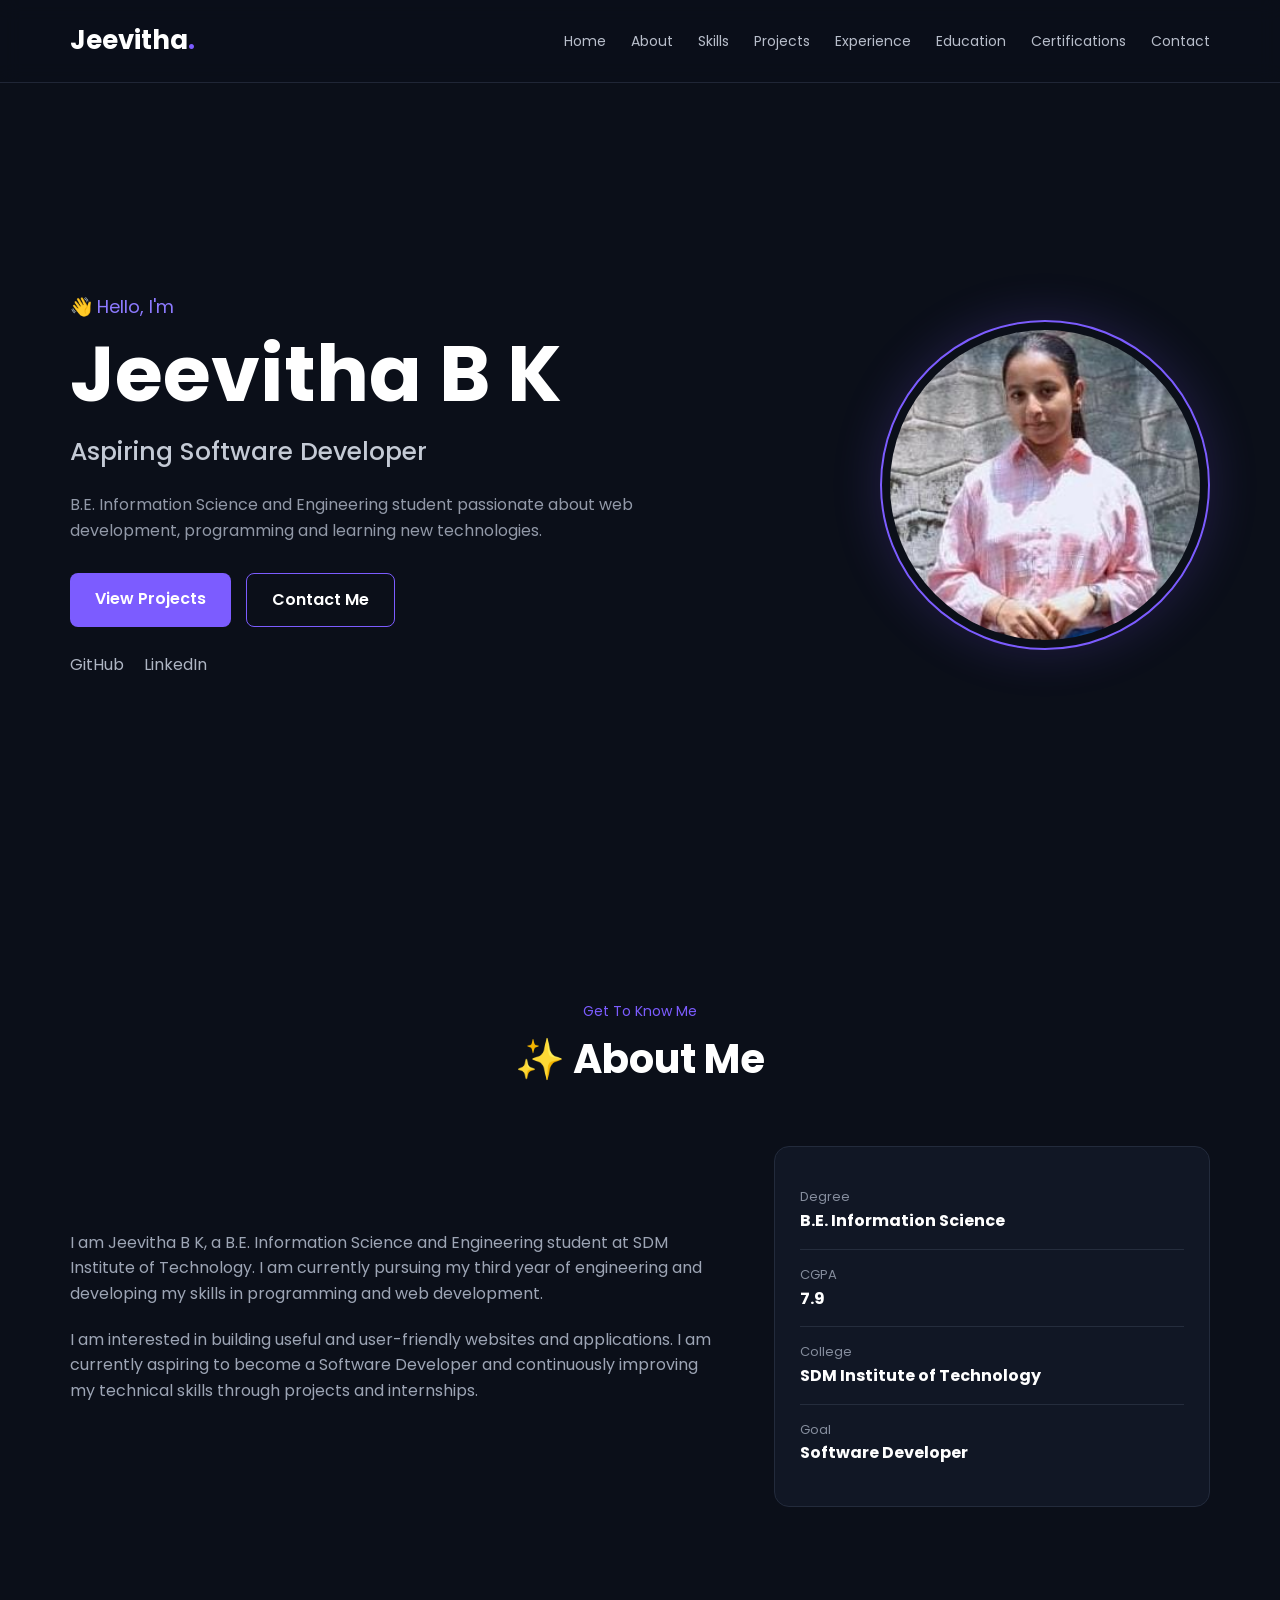
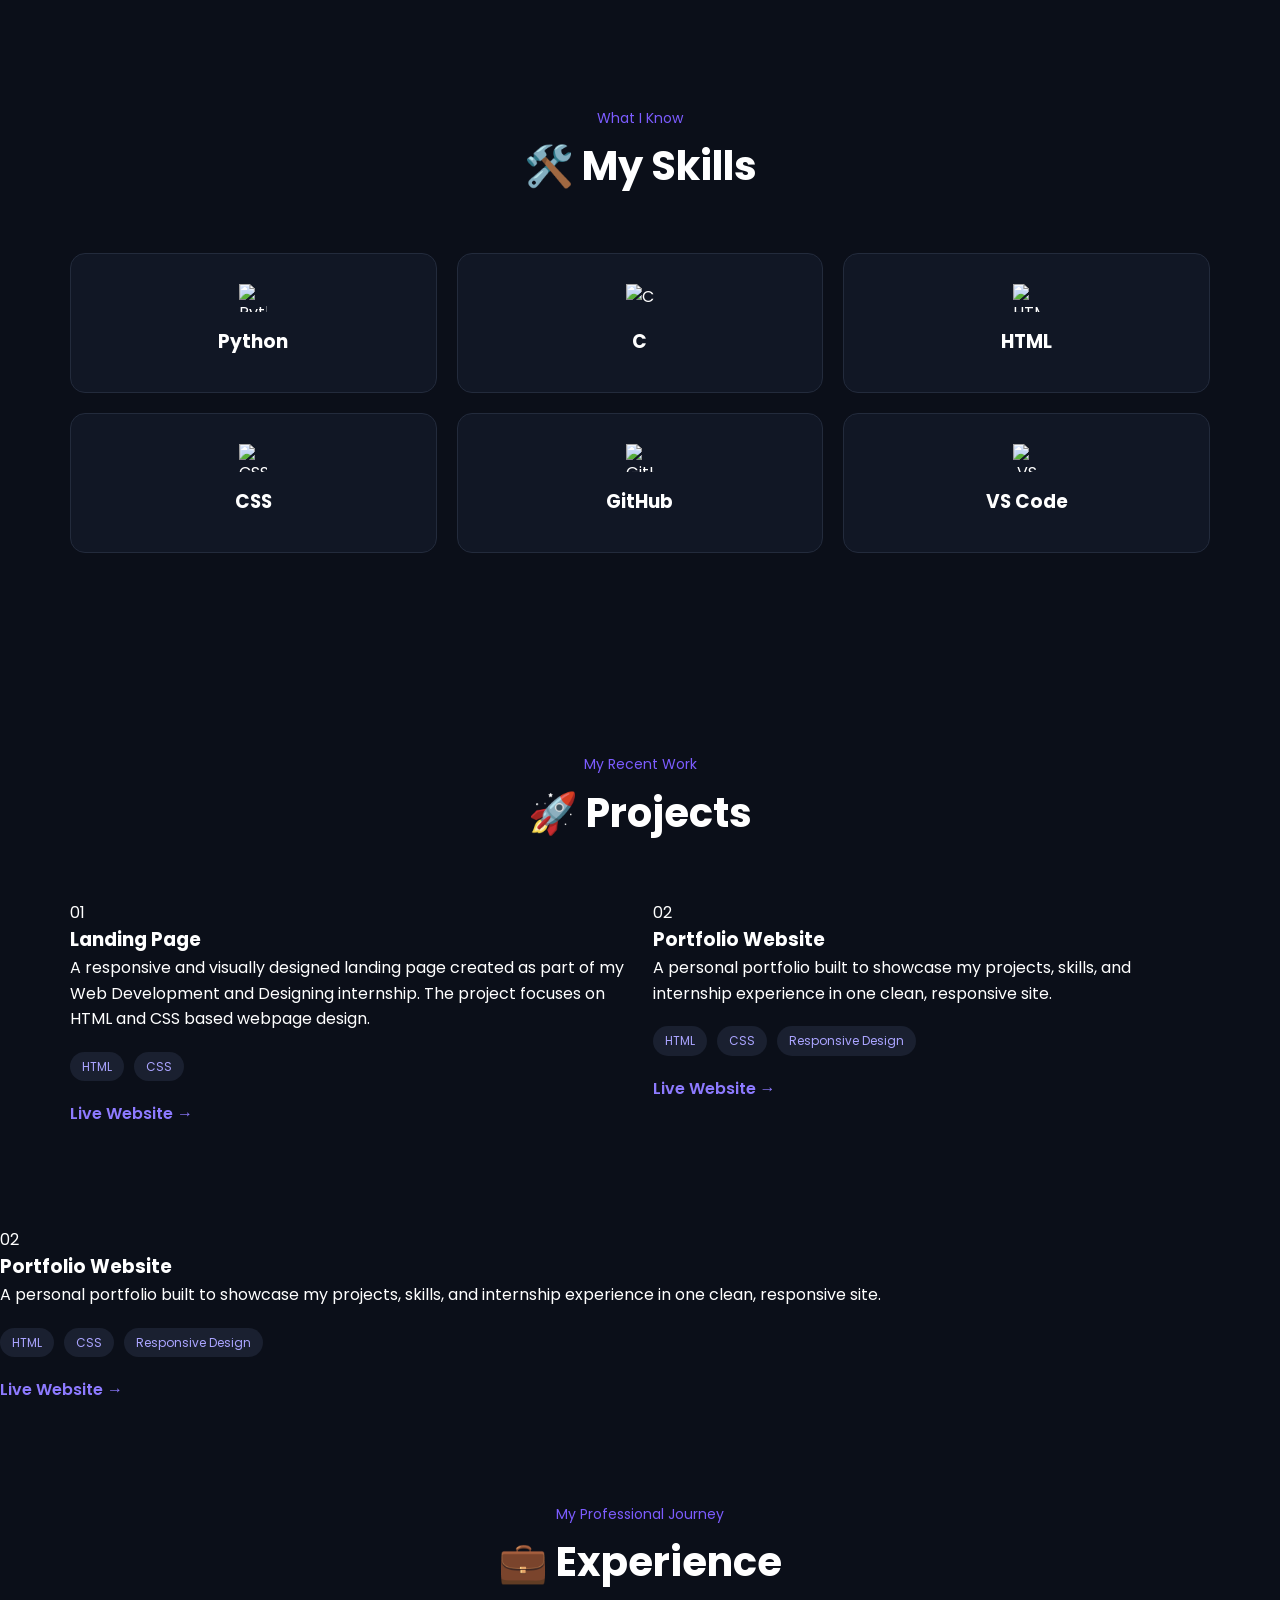
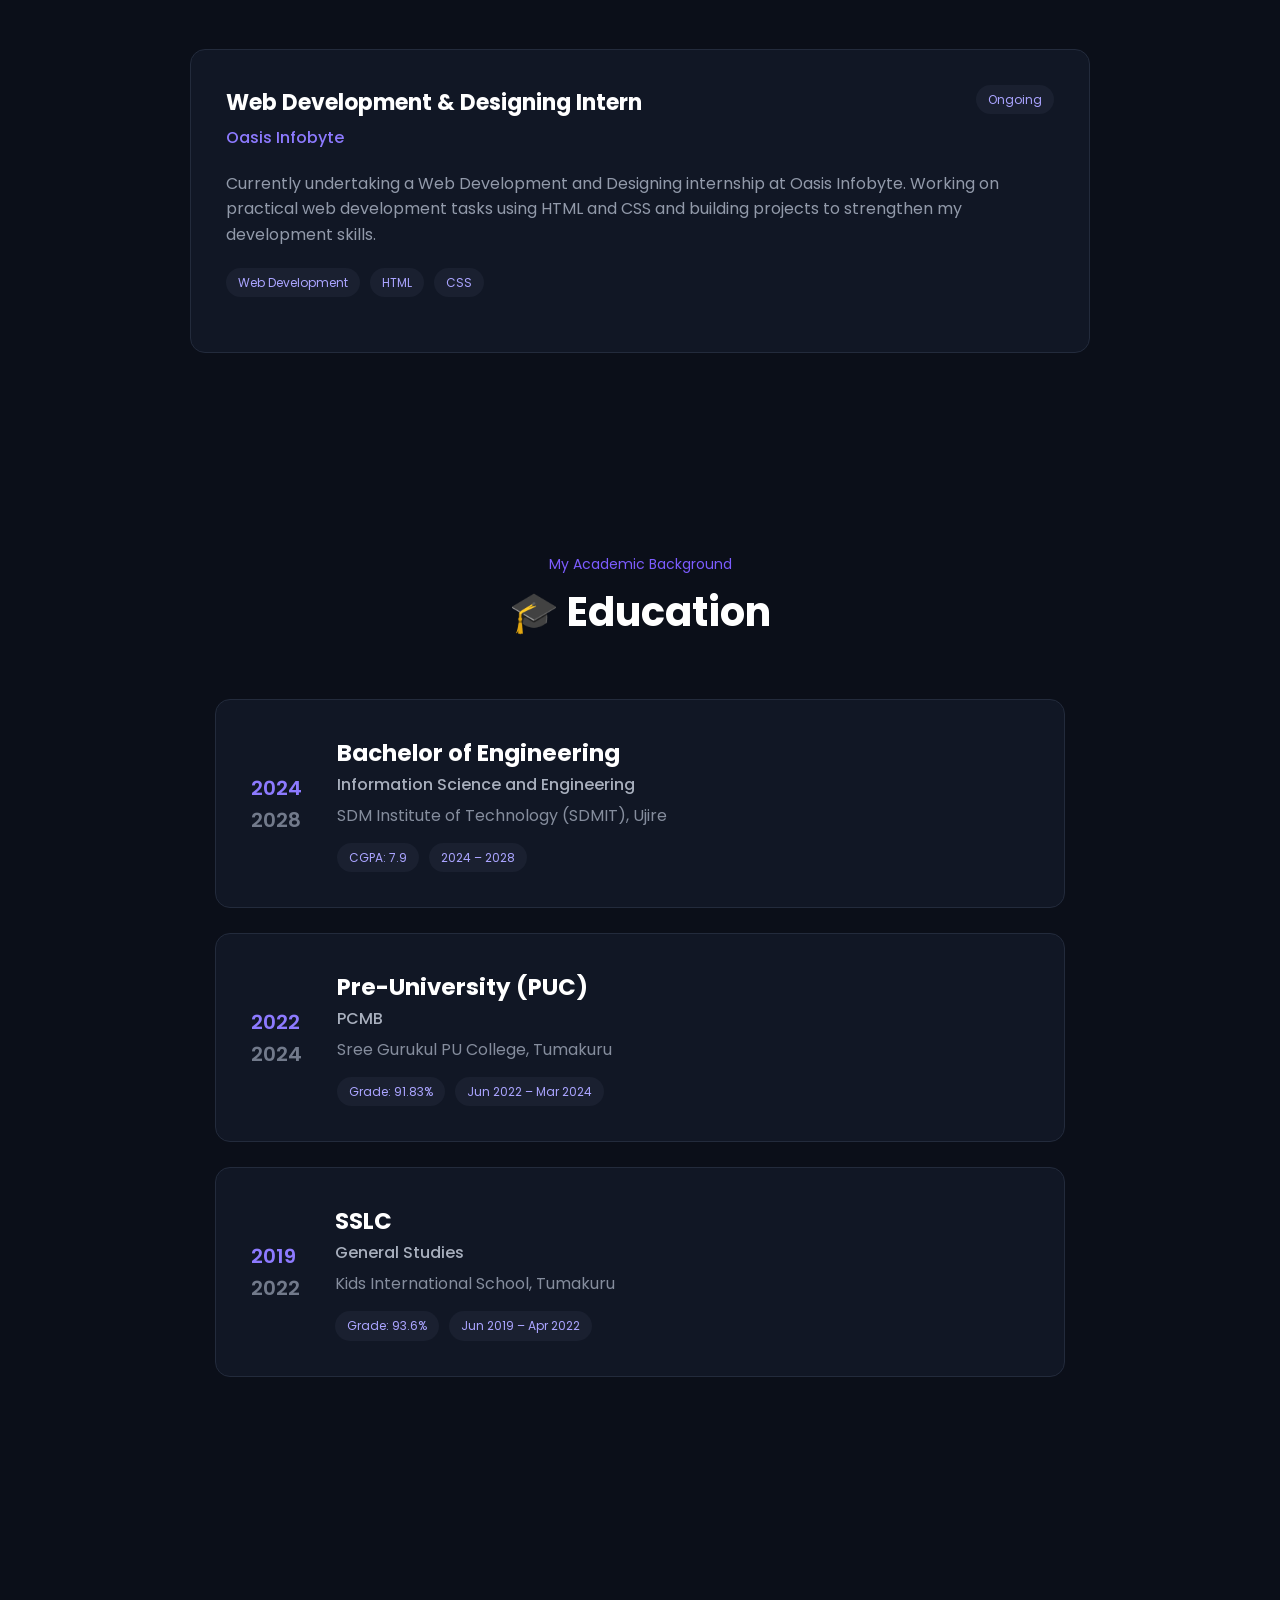
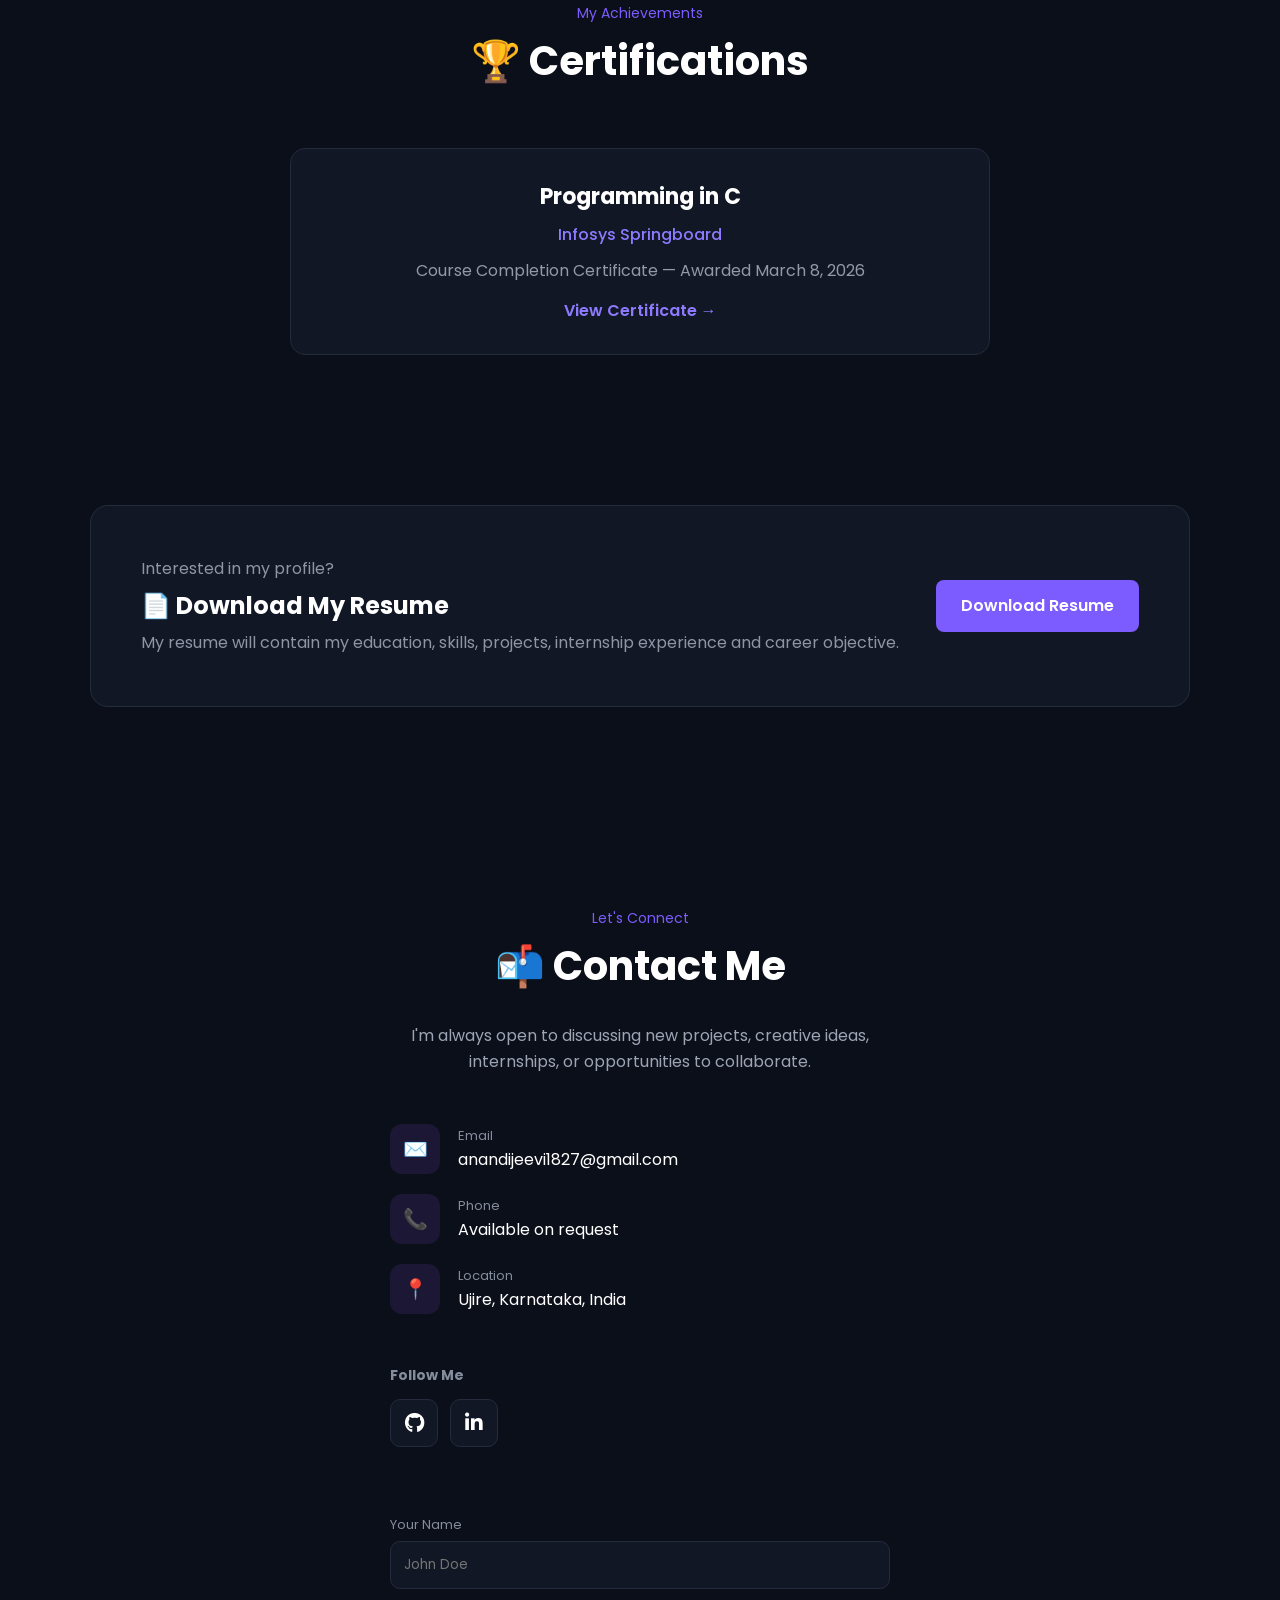
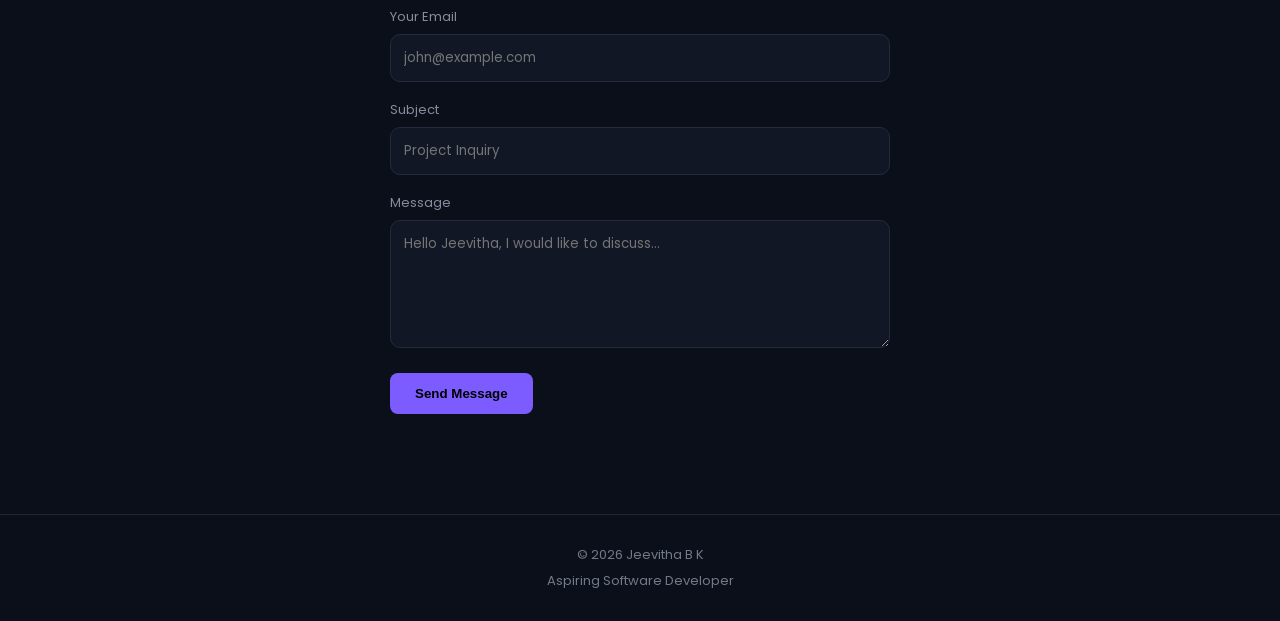
==== WebDev-L1-PersonalPortfolio/index.html @ 066fe395 "Update index.html" ====
<!DOCTYPE html>
<html lang="en">
<head>
    <meta charset="UTF-8">
    <meta name="viewport" content="width=device-width, initial-scale=1.0"> 

    <title>Jeevitha B K | Portfolio</title>

    <!-- Google Font -->
    <link rel="preconnect" href="https://fonts.googleapis.com">
    <link rel="preconnect" href="https://fonts.gstatic.com" crossorigin>
    <link href="https://fonts.googleapis.com/css2?family=Poppins:wght@300;400;500;600;700&display=swap" rel="stylesheet">
    <link rel="stylesheet" href="https://cdnjs.cloudflare.com/ajax/libs/font-awesome/6.4.0/css/all.min.css">
    <!-- CSS -->
    <link rel="stylesheet" href="style.css">
</head>

<body>

    <!-- NAVIGATION -->
    <header>
        <nav class="navbar">

            <a href="#home" class="logo">Jeevitha<span>.</span></a>

            <ul class="nav-links">
                <li><a href="#home">Home</a></li>
                <li><a href="#about">About</a></li>
                <li><a href="#skills">Skills</a></li>
                <li><a href="#projects">Projects</a></li>
                <li><a href="#experience">Experience</a></li>
                <li><a href="#education">Education</a></li>
                <li><a href="#certifications">Certifications</a></li>
                <li><a href="#contact">Contact</a></li>
            </ul>

        </nav>
    </header>


    <!-- HOME -->
    <section id="home" class="hero">

        <div class="hero-content">

           <p class="hello">👋 Hello, I'm</p>

            <h1>Jeevitha B K</h1>

            <h2>Aspiring Software Developer</h2>

            <p class="hero-description">
                B.E. Information Science and Engineering student passionate
                about web development, programming and learning new technologies.
            </p>

            <div class="hero-buttons">

                <a href="#projects" class="btn">
                    View Projects
                </a>

                <a href="#contact" class="btn btn-outline">
                    Contact Me
                </a>

            </div>

            <div class="social-links">

                <a href="https://github.com/jeevithabk123"
                   target="_blank">
                    GitHub
                </a>

               <a href="https://www.linkedin.com/in/jeevithabk123/"
   target="_blank">
    LinkedIn
</a>
            </div>

        </div>


        <div class="profile-container">

            <div class="profile-circle">

                <img src="images/profile.jpg"
                     alt="Jeevitha B K">

            </div>

        </div>

    </section>


    <!-- ABOUT -->
    <section id="about" class="section">

        <div class="section-heading">
            <p>Get To Know Me</p>
            <h2>✨ About Me</h2>
        </div>

        <div class="about-content">

            <div class="about-text">

                <p>
                    I am Jeevitha B K, a B.E. Information Science and
                    Engineering student at SDM Institute of Technology.
                    I am currently pursuing my third year of engineering
                    and developing my skills in programming and web development.
                </p>

                <p>
                    I am interested in building useful and user-friendly
                    websites and applications. I am currently aspiring to
                    become a Software Developer and continuously improving
                    my technical skills through projects and internships.
                </p>

            </div>


            <div class="about-card">

                <div class="info-item">
                    <span>Degree</span>
                    <strong>B.E. Information Science</strong>
                </div>

                <div class="info-item">
                    <span>CGPA</span>
                    <strong>7.9</strong>
                </div>

                <div class="info-item">
                    <span>College</span>
                    <strong>SDM Institute of Technology</strong>
                </div>

                <div class="info-item">
                    <span>Goal</span>
                    <strong>Software Developer</strong>
                </div>

            </div>

        </div>

    </section>


    <!-- SKILLS -->
    <section id="skills" class="section">

        <div class="section-heading">
            <p>What I Know</p>
            <h2>🛠️ My Skills</h2>
        </div>


     <div class="skills-grid">

            <div class="skill-card">
                <img src="https://cdn.jsdelivr.net/gh/devicons/devicon/icons/python/python-original.svg" class="skill-icon-img" alt="Python">
                <h3>Python</h3>
            </div>

            <div class="skill-card">
                <img src="https://cdn.jsdelivr.net/gh/devicons/devicon/icons/c/c-original.svg" class="skill-icon-img" alt="C">
                <h3>C</h3>
            </div>

            <div class="skill-card">
                <img src="https://cdn.jsdelivr.net/gh/devicons/devicon/icons/html5/html5-original.svg" class="skill-icon-img" alt="HTML">
                <h3>HTML</h3>
            </div>

            <div class="skill-card">
                <img src="https://cdn.jsdelivr.net/gh/devicons/devicon/icons/css3/css3-original.svg" class="skill-icon-img" alt="CSS">
                <h3>CSS</h3>
            </div>

            <div class="skill-card">
                <img src="https://cdn.jsdelivr.net/gh/devicons/devicon/icons/github/github-original.svg" class="skill-icon-img" alt="GitHub">
                <h3>GitHub</h3>
            </div>

            <div class="skill-card">
                <img src="https://cdn.jsdelivr.net/gh/devicons/devicon/icons/vscode/vscode-original.svg" class="skill-icon-img" alt="VS Code">
                <h3>VS Code</h3>
            </div>

        </div>
    </section>


 <!-- PROJECTS -->
<section id="projects" class="section">

    <div class="section-heading">
        <p>My Recent Work</p>
        <h2>🚀 Projects</h2>
    </div>

    <div class="projects-grid">

        <!-- PROJECT 1 -->
        <div class="project-card-3d">
            <div class="project-banner">
                <span class="project-number-badge">01</span>
            </div>
            <div class="project-card-body">
                <h3>Landing Page</h3>
                <p>
                    A responsive and visually designed landing page created
                    as part of my Web Development and Designing internship.
                    The project focuses on HTML and CSS based webpage design.
                </p>
                <div class="project-tech">
                    <span>HTML</span>
                    <span>CSS</span>
                </div>
                <a href="https://jeevithabk123.github.io/OIBSIP/WebDev-L1-LandingPage/"
                   target="_blank" class="project-link">
                    Live Website →
                </a>
            </div>
        </div>

        <!-- PROJECT 2 -->
        <div class="project-card-3d">
            <div class="project-banner">
                <span class="project-number-badge">02</span>
            </div>
            <div class="project-card-body">
                <h3>Portfolio Website</h3>
                <p>
                    A personal portfolio built to showcase my projects, skills, and internship experience in one clean, responsive site.
                </p>
                <div class="project-tech">
                    <span>HTML</span>
                    <span>CSS</span>
                    <span>Responsive Design</span>
                </div>
                <a href="https://jeevithabk123.github.io/OIBSIP/WebDev-L1-PersonalPortfolio/"
                   target="_blank" class="project-link">
                    Live Website →
                </a>
            </div>
        </div>

    </div>
</section>
        <!-- PROJECT 2 -->
        <div class="project-card-3d">
            <div class="project-banner">
                <span class="project-number-badge">02</span>
            </div>
            <div class="project-card-body">
                <h3>Portfolio Website</h3>
                <p>
                    A personal portfolio built to showcase my projects, skills, and internship experience in one clean, responsive site.
                </p>
                <div class="project-tech">
                    <span>HTML</span>
                    <span>CSS</span>
                    <span>Responsive Design</span>
                </div>
                <a href="https://jeevithabk123.github.io/OIBSIP/WebDev-L1-PersonalPortfolio/"
                   target="_blank" class="project-link">
                    Live Website →
                </a>
            </div>
        </div>

    </div>
</section>

    <!-- EXPERIENCE -->
    <section id="experience" class="section">

        <div class="section-heading">
            <p>My Professional Journey</p>
            <h2>💼 Experience</h2>
        </div>


        <div class="experience-card">

            <div class="experience-top">

                <div>
                    <h3>Web Development & Designing Intern</h3>
                    <h4>Oasis Infobyte</h4>
                </div>

                <span class="status">
                    Ongoing
                </span>

            </div>

            <p>
                Currently undertaking a Web Development and Designing
                internship at Oasis Infobyte. Working on practical web
                development tasks using HTML and CSS and building projects
                to strengthen my development skills.
            </p>

            <div class="experience-tags">
                <span>Web Development</span>
                <span>HTML</span>
                <span>CSS</span>
            </div>

        </div>

    </section>


    <!-- EDUCATION -->
    <section id="education" class="section">

        <div class="section-heading">
            <p>My Academic Background</p>
            <h2>🎓 Education</h2>
        </div>


        <div class="education-card">

            <div class="education-year">
                2024<br>
                <span>2028</span>
            </div>

            <div class="education-details">
                <h3>Bachelor of Engineering</h3>
                <h4>Information Science and Engineering</h4>
                <p>SDM Institute of Technology (SDMIT), Ujire</p>
                <div class="education-info">
                    <span>CGPA: 7.9</span>
                    <span>2024 – 2028</span>
                </div>
            </div>

        </div>

        <div class="education-card">

            <div class="education-year">
                2022<br>
                <span>2024</span>
            </div>

            <div class="education-details">
                <h3>Pre-University (PUC)</h3>
                <h4>PCMB</h4>
                <p>Sree Gurukul PU College, Tumakuru</p>
                <div class="education-info">
                    <span>Grade: 91.83%</span>
                    <span>Jun 2022 – Mar 2024</span>
                </div>
            </div>

        </div>

        <div class="education-card">

            <div class="education-year">
                2019<br>
                <span>2022</span>
            </div>

            <div class="education-details">
                <h3>SSLC</h3>
                <h4>General Studies</h4>
                <p>Kids International School, Tumakuru</p>
                <div class="education-info">
                    <span>Grade: 93.6%</span>
                    <span>Jun 2019 – Apr 2022</span>
                </div>
            </div>

        </div>

    </section>
<section id="certifications" class="section">

    <div class="section-heading">
        <p>My Achievements</p>
        <h2>🏆 Certifications</h2>
    </div>

    <div class="certification-card">
        <h3>Programming in C</h3>
        <h4>Infosys Springboard</h4>
        <p>Course Completion Certificate — Awarded March 8, 2026</p>
        <a href="c-certificate.pdf" target="_blank" class="project-link">View Certificate →</a>
    </div>

</section>

    <!-- RESUME -->
    <section class="resume-section">

        <div>

            <p>Interested in my profile?</p>

            <h2>📄 Download My Resume</h2>

            <p>
                My resume will contain my education, skills, projects,
                internship experience and career objective.
            </p>

        </div>

        <a href="Jeevitha_BK_Resume.pdf" target="blank" class="btn">
            Download Resume
        </a>

    </section>


    <!-- CONTACT -->
    <section id="contact" class="section">

        <div class="section-heading">
            <p>Let's Connect</p>
            <h2>📬 Contact Me</h2>
        </div>

        <p class="contact-intro">
            I'm always open to discussing new projects, creative ideas,
            internships, or opportunities to collaborate.
        </p>

        <div class="contact-details">

            <div class="contact-detail-item">
                <div class="contact-icon">✉️</div>
                <div>
                    <span>Email</span>
                    <a href="mailto:anandijeevi1827@gmail.com">anandijeevi1827@gmail.com</a>
                </div>
            </div>

            <div class="contact-detail-item">
                <div class="contact-icon">📞</div>
                <div>
                    <span>Phone</span>
                    <a href="#">Available on request</a>
                </div>
            </div>

            <div class="contact-detail-item">
                <div class="contact-icon">📍</div>
                <div>
                    <span>Location</span>
                    <a href="#">Ujire, Karnataka, India</a>
                </div>
            </div>

        </div>
<div class="follow-me">
    <h4>Follow Me</h4>
    <div class="social-icons">
        <a href="https://github.com/jeevithabk123" target="_blank">
            <i class="fab fa-github"></i>
        </a>
        <a href="https://www.linkedin.com/in/jeevithabk123/" target="_blank">
            <i class="fab fa-linkedin-in"></i>
        </a>
    </div>
</div>      
       <form class="contact-form" id="contactForm">
            <label>Your Name</label>
            <input type="text" placeholder="John Doe" required>

            <label>Your Email</label>
            <input type="email" placeholder="john@example.com" required>

            <label>Subject</label>
            <input type="text" placeholder="Project Inquiry">

            <label>Message</label>
            <textarea rows="5" placeholder="Hello Jeevitha, I would like to discuss..." required></textarea>

            <button type="submit" class="btn">Send Message</button>
        </form>

    </section>


    <!-- FOOTER -->
    <footer>

        <p>
            © 2026 Jeevitha B K
        </p>

        <p>
            Aspiring Software Developer
        </p>

    </footer>


    <script src="script.js"></script>

</body>
</html>
---- WebDev-L1-PersonalPortfolio/style.css ----
* {
    margin: 0;
    padding: 0;
    box-sizing: border-box;
}

html {
    scroll-behavior: smooth;
}

body {
    font-family: 'Poppins', sans-serif;
    background: #0b0f19;
    color: #ffffff;
    line-height: 1.6;
}

a {
    text-decoration: none;
    color: inherit;
}

header {
    position: fixed;
    top: 0;
    left: 0;
    width: 100%;
    z-index: 1000;
    background: rgba(11, 15, 25, 0.92);
    backdrop-filter: blur(10px);
    border-bottom: 1px solid #202636;
}

.navbar {
    max-width: 1200px;
    margin: auto;
    padding: 20px 30px;
    display: flex;
    justify-content: space-between;
    align-items: center;
}

.logo {
    font-size: 26px;
    font-weight: 700;
}

.logo span {
    color: #7c5cff;
}

.nav-links {
    display: flex;
    list-style: none;
    gap: 25px;
}

.nav-links a {
    color: #b8becb;
    font-size: 14px;
    transition: 0.3s;
}

.nav-links a:hover {
    color: #ffffff;
}

.hero {
    min-height: 100vh;
    max-width: 1200px;
    margin: auto;
    padding: 150px 30px 80px;

    display: flex;
    justify-content: space-between;
    align-items: center;
    gap: 60px;
}

.hero-content {
    max-width: 650px;
}

.hello {
    color: #8d7aff;
    font-size: 18px;
    margin-bottom: 10px;
}

.hero h1 {
    font-size: clamp(45px, 7vw, 78px);
    line-height: 1.1;
    margin-bottom: 15px;
}

.hero h2 {
    color: #c4cad5;
    font-size: 25px;
    font-weight: 500;
    margin-bottom: 20px;
}

.hero-description {
    color: #9299a8;
    max-width: 600px;
    margin-bottom: 30px;
}

.hero-buttons {
    display: flex;
    gap: 15px;
    flex-wrap: wrap;
}

.btn {
    display: inline-block;
    background: #7c5cff;
    padding: 13px 25px;
    border-radius: 8px;
    font-weight: 600;
    transition: 0.3s;
}

.btn:hover {
    transform: translateY(-3px);
    background: #927cff;
}

.btn-outline {
    background: transparent;
    border: 1px solid #7c5cff;
}

.social-links {
    display: flex;
    gap: 20px;
    margin-top: 25px;
}

.social-links a {
    color: #aeb5c3;
    transition: 0.3s;
}

.social-links a:hover {
    color: #7c5cff;
}

.profile-container {
    display: flex;
    justify-content: center;
    align-items: center;
}

.profile-circle {
    width: 330px;
    height: 330px;
    border-radius: 50%;
    padding: 8px;
    border: 2px solid #7c5cff;
    box-shadow: 0 0 50px rgba(124, 92, 255, 0.2);
}

.profile-circle img {
    width: 100%;
    height: 100%;
    object-fit: cover;
    border-radius: 50%;
}

.section {
    max-width: 1200px;
    margin: auto;
    padding: 100px 30px;
}

.section-heading {
    text-align: center;
    margin-bottom: 55px;
}

.section-heading p {
    color: #7c5cff;
    font-size: 14px;
    margin-bottom: 5px;
}

.section-heading h2 {
    font-size: 40px;
}

.about-content {
    display: grid;
    grid-template-columns: 1.5fr 1fr;
    gap: 50px;
    align-items: center;
}

.about-text p {
    color: #9da5b5;
    margin-bottom: 20px;
}

.about-card,
.skill-card,
.project-card,
.experience-card,
.education-card,
.contact-card {
    background: #111725;
    border: 1px solid #232b3c;
    border-radius: 15px;
}

.about-card {
    padding: 25px;
}

.info-item {
    padding: 15px 0;
    border-bottom: 1px solid #252d3d;
}

.info-item:last-child {
    border-bottom: none;
}

.info-item span {
    display: block;
    color: #858d9d;
    font-size: 13px;
}

.info-item strong {
    color: #ffffff;
}

.skills-grid {
    display: grid;
    grid-template-columns: repeat(3, 1fr);
    gap: 20px;
}

.skill-card {
    padding: 30px;
    text-align: center;
    transition: 0.3s;
}

.skill-card:hover,
.project-card:hover,
.contact-card:hover {
    transform: translateY(-7px);
    border-color: #7c5cff;
}

.skill-icon {
    width: 60px;
    height: 60px;
    margin: auto auto 15px;

    display: flex;
    justify-content: center;
    align-items: center;

    background: #1b1735;
    color: #8d7aff;

    border-radius: 12px;
    font-weight: 700;
}
.skill-icon-img {
    width: 28px !important;
    height: 28px !important;
    margin: 0 auto 15px !important;
    display: block !important;
    object-fit: contain !important;
    max-width: 28px;
    max-height: 28px;
}

.skill-card h3 {
    margin-bottom: 5px;
}

.skill-card p {
    color: #858d9d;
    font-size: 13px;
}

.projects-grid {
    display: grid;
    grid-template-columns: repeat(2, 1fr);
    gap: 25px;
}

.project-card {
    padding: 30px;
    transition: 0.3s;
}

.project-number {
    color: #7c5cff;
    font-size: 14px;
    margin-bottom: 15px;
}

.project-card h3 {
    font-size: 22px;
    margin-bottom: 15px;
}

.project-card p {
    color: #929aaa;
    font-size: 14px;
}

.project-tech,
.experience-tags {
    display: flex;
    gap: 10px;
    flex-wrap: wrap;
    margin: 20px 0;
}

.project-tech span,
.experience-tags span,
.education-info span,
.status {
    padding: 5px 12px;
    background: #1a2030;
    color: #aaa4ff;
    border-radius: 20px;
    font-size: 12px;
}

.project-link {
    color: #8d7aff;
    font-weight: 600;
}

.experience-card {
    max-width: 900px;
    margin: auto;
    padding: 35px;
}

.experience-top {
    display: flex;
    justify-content: space-between;
    align-items: flex-start;
    gap: 20px;
}

.experience-card h3 {
    font-size: 22px;
}

.experience-card h4 {
    color: #8d7aff;
    font-weight: 500;
    margin-top: 5px;
}

.experience-card > p {
    color: #929aaa;
    margin-top: 20px;
}

.education-card {
    max-width: 850px;
    margin: auto;
    margin-bottom: 25px;
    padding: 35px;

    display: flex;
    gap: 35px;
    align-items: center;
}

.education-year {
    font-size: 20px;
    color: #8d7aff;
    font-weight: 600;
}

.education-year span {
    color: #727a8b;
}

.education-details h3 {
    font-size: 23px;
}

.education-details h4 {
    color: #a8afbd;
    font-weight: 500;
}

.education-details p {
    color: #858d9d;
    margin: 5px 0 15px;
}

.education-info {
    display: flex;
    gap: 10px;
    flex-wrap: wrap;
}

.resume-section {
    max-width: 1100px;
    margin: 50px auto 100px;
    padding: 50px;

    background: #111725;
    border: 1px solid #252d3d;
    border-radius: 18px;

    display: flex;
    justify-content: space-between;
    align-items: center;
    gap: 30px;
}

.resume-section p {
    color: #8e96a6;
}

.resume-section h2 {
    margin: 5px 0;
}

.contact-grid {
    display: grid;
    grid-template-columns: repeat(3, 1fr);
    gap: 20px;
}

.contact-card {
    padding: 30px;
    text-align: center;
    transition: 0.3s;
}

.contact-card h3 {
    margin-bottom: 10px;
}

.contact-card a {
    color: #929aaa;
    font-size: 14px;
    word-break: break-word;
}

.contact-card a:hover {
    color: #8d7aff;
}

footer {
    padding: 30px;
    text-align: center;
    border-top: 1px solid #202636;
    color: #727a89;
    font-size: 13px;
}

footer p:first-child {
    margin-bottom: 5px;
}


/* MOBILE RESPONSIVE */

@media (max-width: 900px) {

    .nav-links {
        gap: 12px;
    }

    .nav-links a {
        font-size: 12px;
    }

    .hero {
        flex-direction: column-reverse;
        text-align: center;
        padding-top: 140px;
    }

    .hero-buttons,
    .social-links {
        justify-content: center;
    }

    .about-content {
        grid-template-columns: 1fr;
    }

    .skills-grid {
        grid-template-columns: repeat(2, 1fr);
    }

    .projects-grid {
        grid-template-columns: 1fr;
    }

    .contact-grid {
        grid-template-columns: 1fr;
    }

    .resume-section {
        margin-left: 30px;
        margin-right: 30px;
        flex-direction: column;
        text-align: center;
    }
}


@media (max-width: 650px) {

    .navbar {
        padding: 15px;
    }

    .logo {
        font-size: 20px;
    }

    .nav-links {
        display: none;
    }

    .hero {
        padding-left: 20px;
        padding-right: 20px;
    }

    .profile-circle {
        width: 240px;
        height: 240px;
    }

    .hero h2 {
        font-size: 20px;
    }

    .section {
        padding: 75px 20px;
    }

    .section-heading h2 {
        font-size: 32px;
    }

    .skills-grid {
        grid-template-columns: 1fr;
    }

    .education-card {
        flex-direction: column;
        text-align: center;
    }

    .experience-top {
        flex-direction: column;
    }

    .resume-section {
        padding: 35px 20px;
    }
}
.certification-card {
    max-width: 700px;
    margin: auto;
    padding: 30px;
    text-align: center;
    background: #111725;
    border: 1px solid #232b3c;
    border-radius: 15px;
}

.certification-card h3 {
    font-size: 22px;
    margin-bottom: 8px;
}

.certification-card h4 {
    color: #8d7aff;
    font-weight: 500;
    margin-bottom: 10px;
}

.certification-card p {
    color: #929aaa;
    margin-bottom: 15px;
}
.contact-intro {
    text-align: center;
    color: #9da5b5;
    max-width: 500px;
    margin: -30px auto 50px;
}

.contact-details {
    max-width: 500px;
    margin: 0 auto 50px;
    display: flex;
    flex-direction: column;
    gap: 20px;
}

.contact-detail-item {
    display: flex;
    align-items: center;
    gap: 18px;
}

.contact-detail-item .contact-icon {
    width: 50px;
    height: 50px;
    flex-shrink: 0;
    background: #1b1735;
    color: #8d7aff;
    border-radius: 12px;
    display: flex;
    align-items: center;
    justify-content: center;
    font-size: 20px;
}

.contact-detail-item span {
    display: block;
    color: #858d9d;
    font-size: 13px;
}

.contact-detail-item a {
    color: #ffffff;
    font-size: 16px;
}

.contact-detail-item a:hover {
    color: #8d7aff;
}

.follow-me {
    max-width: 500px;
    margin: 0 auto 50px;
}

.follow-me h4 {
    color: #858d9d;
    font-size: 14px;
    margin-bottom: 12px;
}

.social-icons {
    display: flex;
    gap: 12px;
}

.social-icons a {
    width: 48px;
    height: 48px;
    background: #111725;
    border: 1px solid #232b3c;
    border-radius: 10px;
    display: flex;
    align-items: center;
    justify-content: center;
    transition: 0.3s;
}

.social-icons a i {
    font-size: 20px;
    color: #ffffff;
}

.social-icons a:hover i {
    color: #7c5cff;
}
.social-icons a:hover {
    border-color: #7c5cff;
    transform: translateY(-3px);
}
.contact-form {
    max-width: 500px;
    margin: auto;
    display: flex;
    flex-direction: column;
}

.contact-form label {
    color: #858d9d;
    font-size: 13px;
    margin-top: 18px;
    margin-bottom: 6px;
}

.contact-form input,
.contact-form textarea {
    background: #111725;
    border: 1px solid #232b3c;
    border-radius: 10px;
    padding: 13px;
    color: #ffffff;
    font-family: inherit;
}

.contact-form input:focus,
.contact-form textarea:focus {
    outline: none;
    border-color: #7c5cff;
}

.contact-form button {
    margin-top: 25px;
    align-self: flex-start;
    border: none;
    cursor: pointer;
}
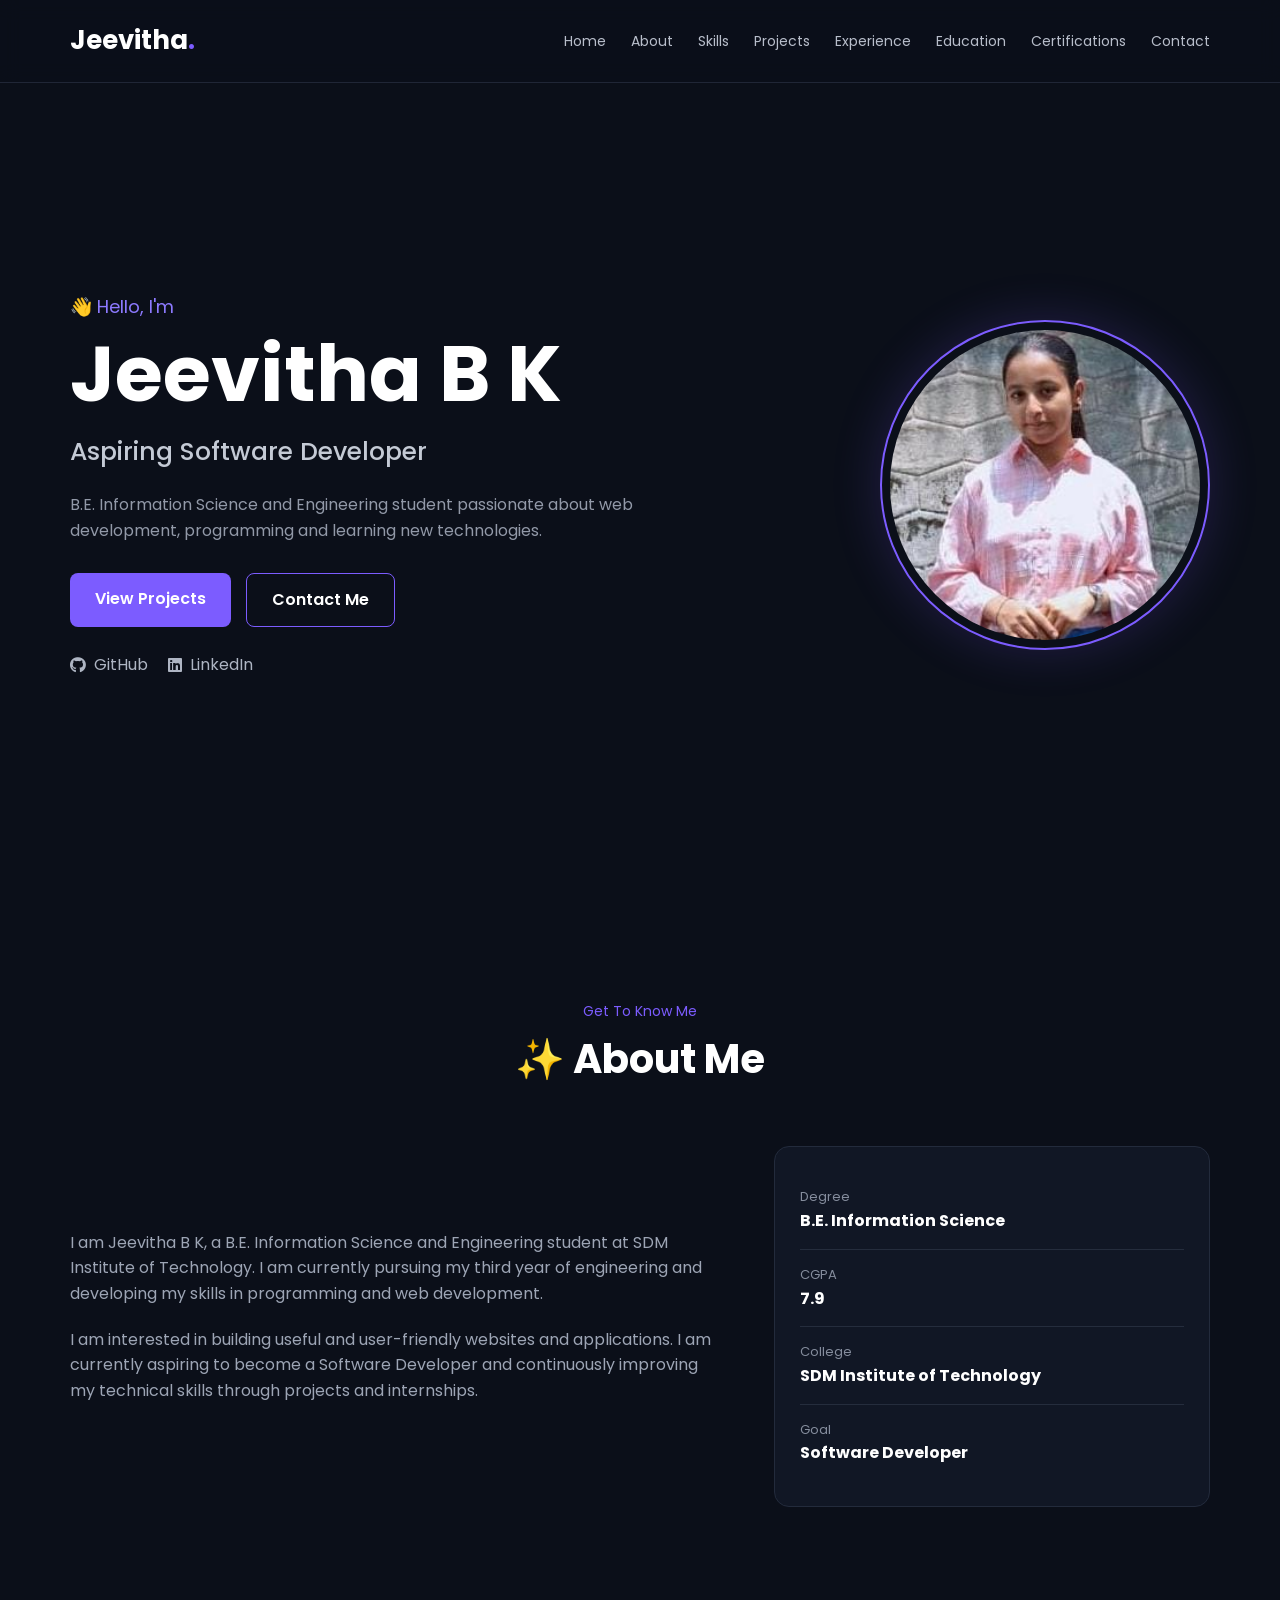
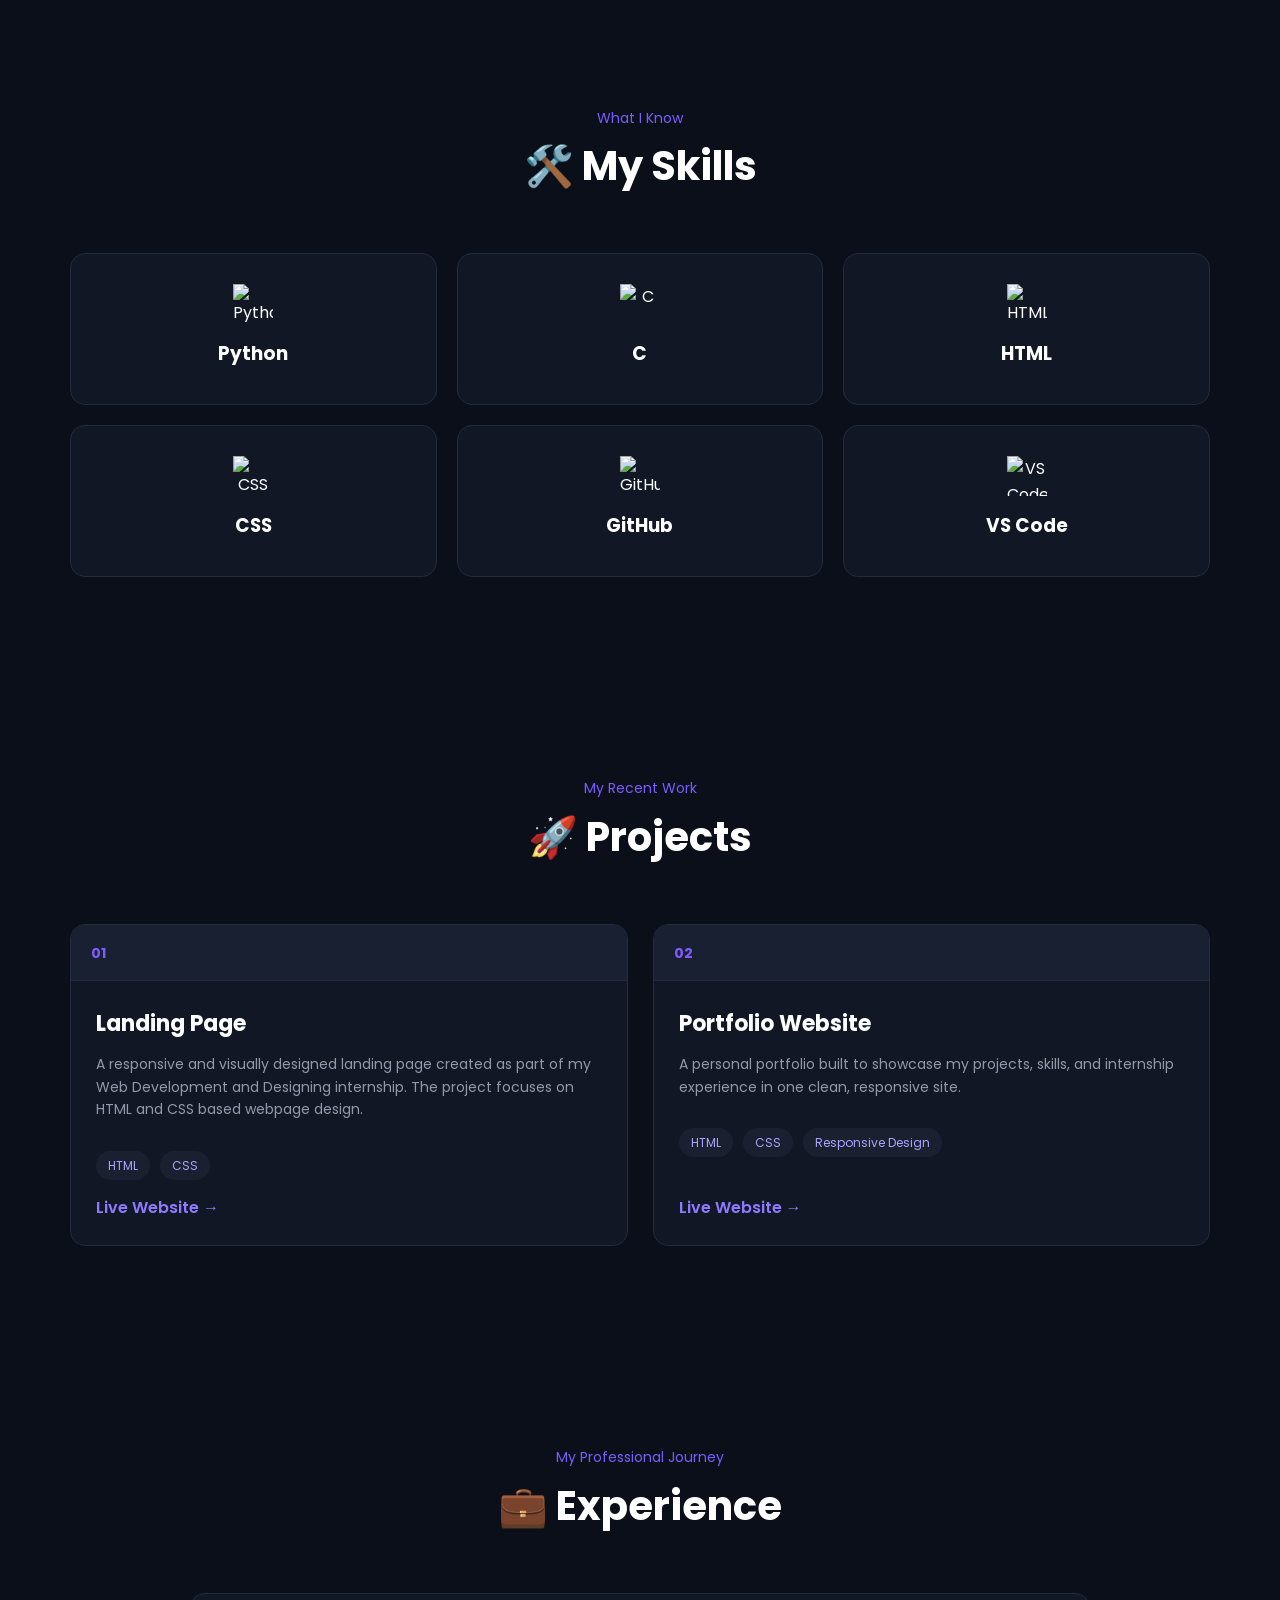
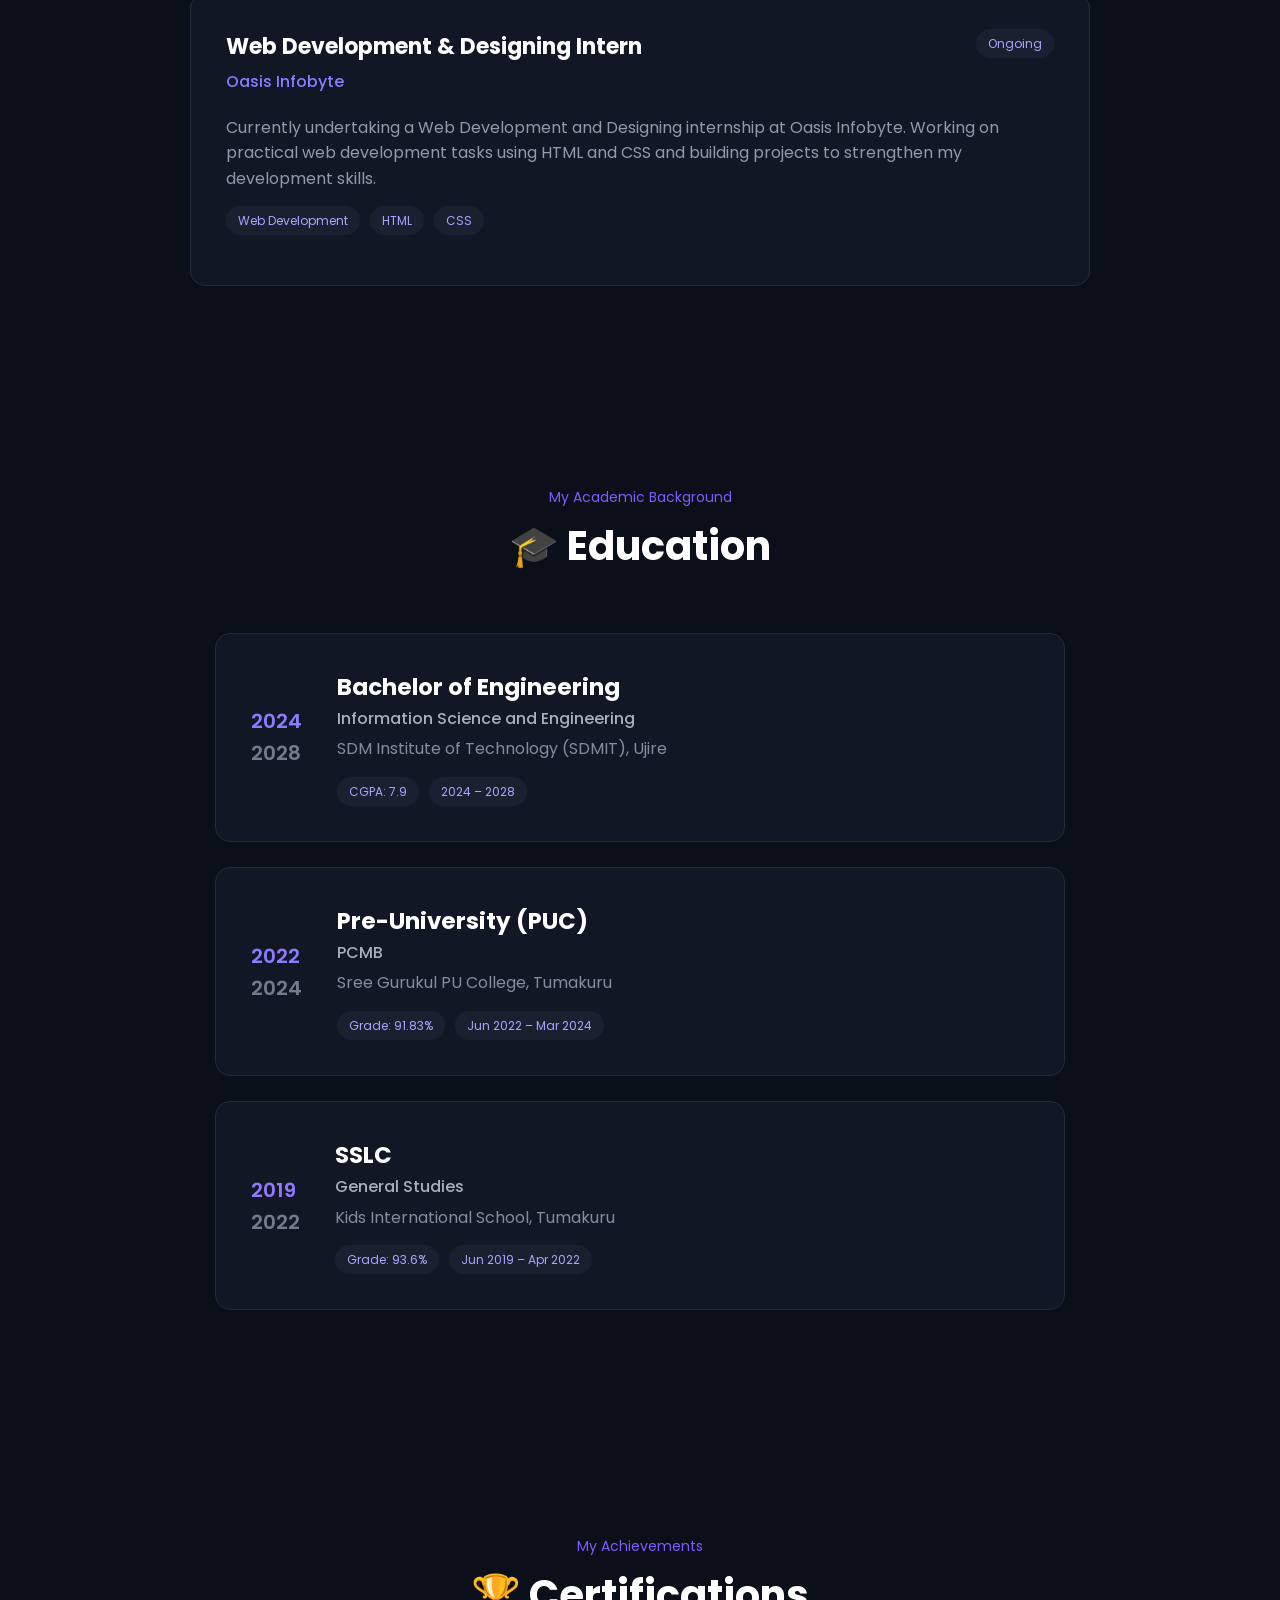
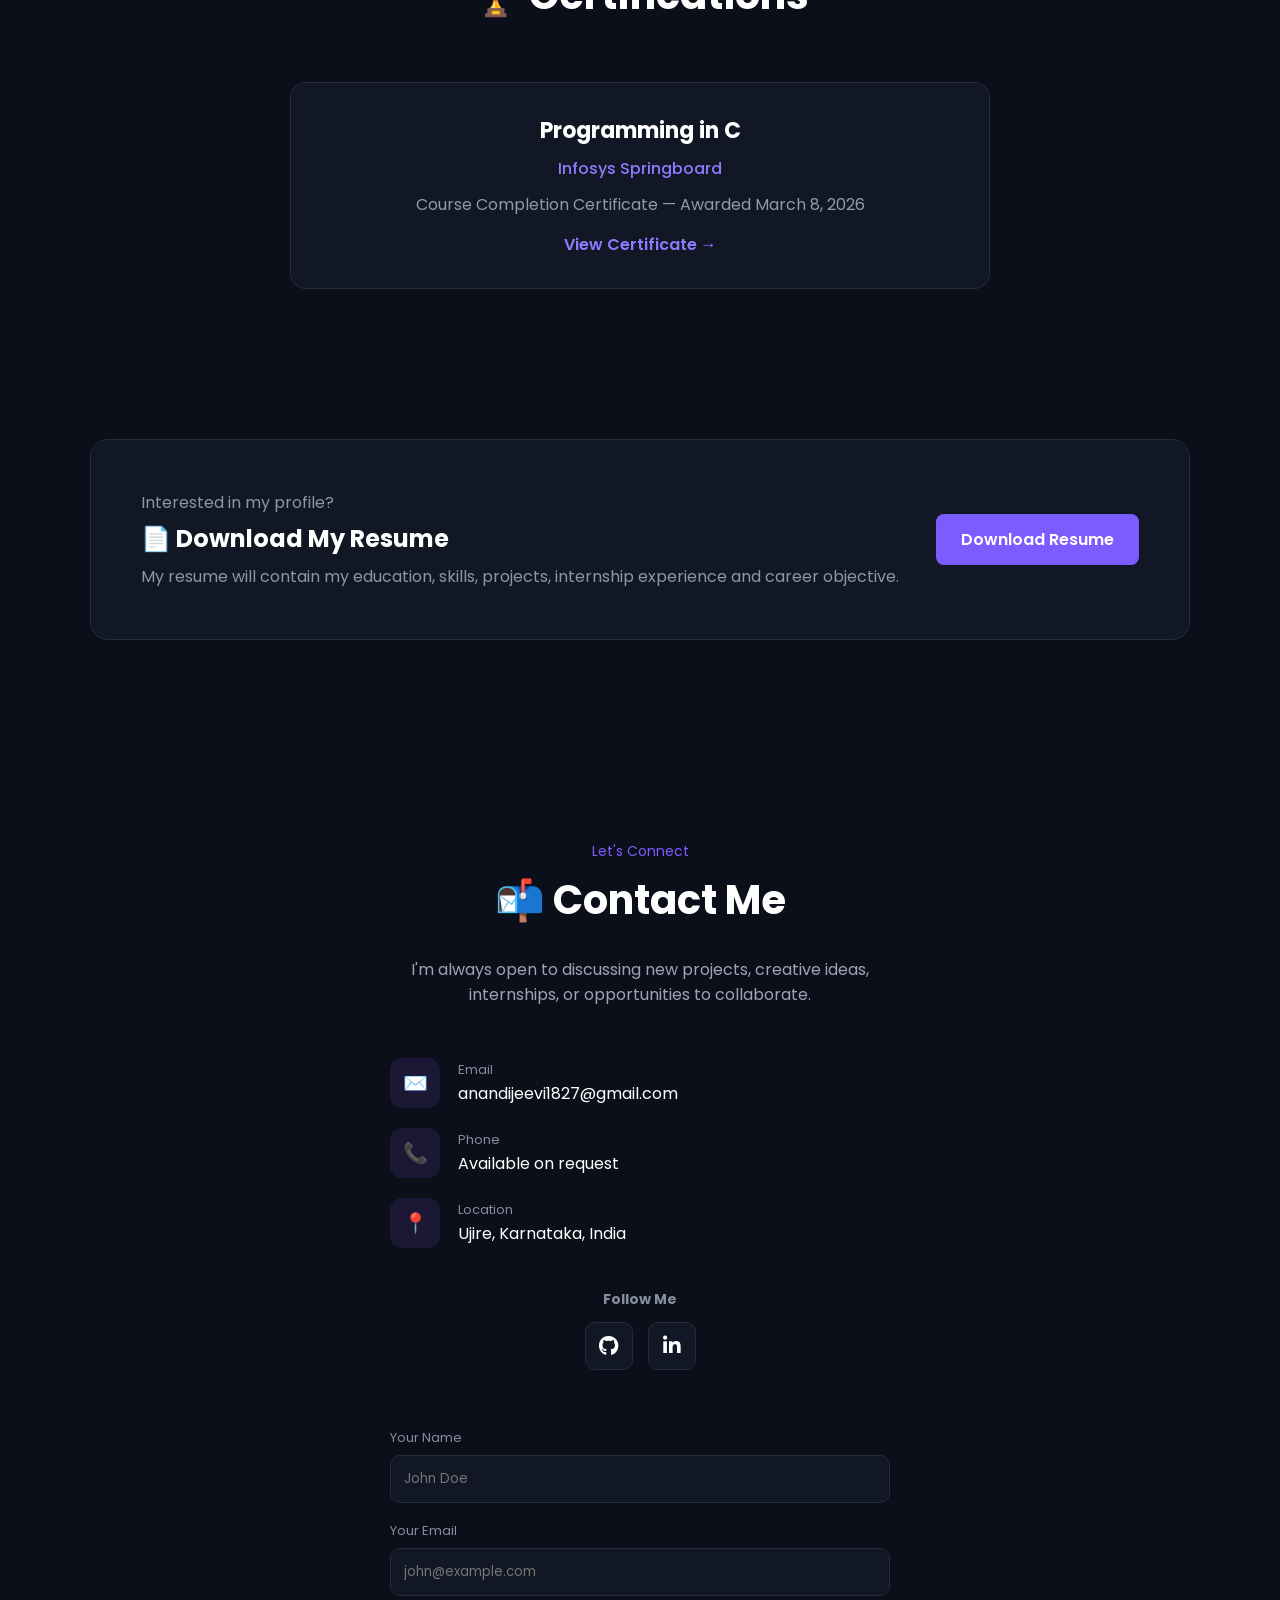
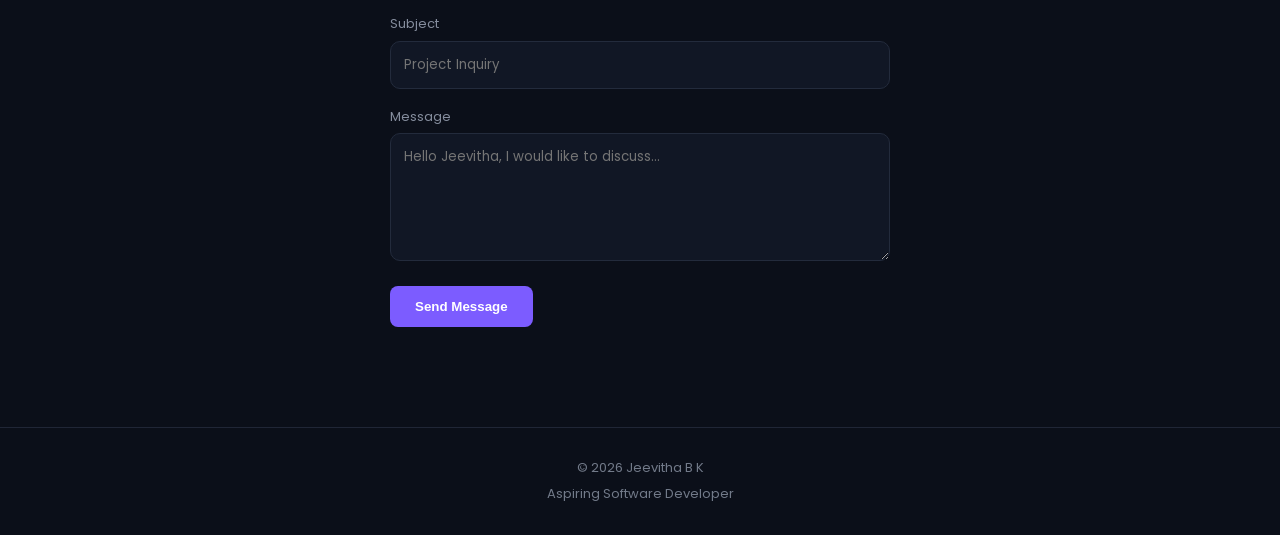
==== commit bc0ad088: "Update index.html" ====
--- a/WebDev-L1-PersonalPortfolio/index.html
+++ b/WebDev-L1-PersonalPortfolio/index.html
@@ -2,15 +2,15 @@
 <html lang="en">
 <head>
     <meta charset="UTF-8">
-    <meta name="viewport" content="width=device-width, initial-scale=1.0"> 
-
+    <meta name="viewport" content="width=device-width, initial-scale=1.0">
     <title>Jeevitha B K | Portfolio</title>
 
-    <!-- Google Font -->
+    <!-- Google Font & Font Awesome -->
     <link rel="preconnect" href="https://fonts.googleapis.com">
     <link rel="preconnect" href="https://fonts.gstatic.com" crossorigin>
     <link href="https://fonts.googleapis.com/css2?family=Poppins:wght@300;400;500;600;700&display=swap" rel="stylesheet">
     <link rel="stylesheet" href="https://cdnjs.cloudflare.com/ajax/libs/font-awesome/6.4.0/css/all.min.css">
+    
     <!-- CSS -->
     <link rel="stylesheet" href="style.css">
 </head>
@@ -20,9 +20,7 @@
     <!-- NAVIGATION -->
     <header>
         <nav class="navbar">
-
             <a href="#home" class="logo">Jeevitha<span>.</span></a>
-
             <ul class="nav-links">
                 <li><a href="#home">Home</a></li>
                 <li><a href="#about">About</a></li>
@@ -33,312 +31,212 @@
                 <li><a href="#certifications">Certifications</a></li>
                 <li><a href="#contact">Contact</a></li>
             </ul>
-
         </nav>
     </header>
 
-
     <!-- HOME -->
     <section id="home" class="hero">
-
         <div class="hero-content">
-
-           <p class="hello">👋 Hello, I'm</p>
-
+            <p class="hello">👋 Hello, I'm</p>
             <h1>Jeevitha B K</h1>
-
             <h2>Aspiring Software Developer</h2>
-
             <p class="hero-description">
                 B.E. Information Science and Engineering student passionate
                 about web development, programming and learning new technologies.
             </p>
 
             <div class="hero-buttons">
-
-                <a href="#projects" class="btn">
-                    View Projects
+                <a href="#projects" class="btn">View Projects</a>
+                <a href="#contact" class="btn btn-outline">Contact Me</a>
+            </div>
+
+            <div class="social-links">
+                <a href="https://github.com/jeevithabk123" target="_blank" rel="noopener noreferrer">
+                    <i class="fab fa-github"></i> GitHub
                 </a>
-
-                <a href="#contact" class="btn btn-outline">
-                    Contact Me
+                <a href="https://www.linkedin.com/in/jeevithabk123/" target="_blank" rel="noopener noreferrer">
+                    <i class="fab fa-linkedin"></i> LinkedIn
                 </a>
-
-            </div>
-
-            <div class="social-links">
-
-                <a href="https://github.com/jeevithabk123"
-                   target="_blank">
-                    GitHub
-                </a>
-
-               <a href="https://www.linkedin.com/in/jeevithabk123/"
-   target="_blank">
-    LinkedIn
-</a>
-            </div>
-
-        </div>
-
+            </div>
+        </div>
 
         <div class="profile-container">
-
             <div class="profile-circle">
-
-                <img src="images/profile.jpg"
-                     alt="Jeevitha B K">
-
-            </div>
-
-        </div>
-
-    </section>
-
+                <img src="images/profile.jpg" alt="Jeevitha B K">
+            </div>
+        </div>
+    </section>
 
     <!-- ABOUT -->
     <section id="about" class="section">
-
         <div class="section-heading">
             <p>Get To Know Me</p>
             <h2>✨ About Me</h2>
         </div>
 
         <div class="about-content">
-
             <div class="about-text">
-
                 <p>
                     I am Jeevitha B K, a B.E. Information Science and
                     Engineering student at SDM Institute of Technology.
                     I am currently pursuing my third year of engineering
                     and developing my skills in programming and web development.
                 </p>
-
                 <p>
                     I am interested in building useful and user-friendly
                     websites and applications. I am currently aspiring to
                     become a Software Developer and continuously improving
                     my technical skills through projects and internships.
                 </p>
-
-            </div>
-
+            </div>
 
             <div class="about-card">
-
                 <div class="info-item">
                     <span>Degree</span>
                     <strong>B.E. Information Science</strong>
                 </div>
-
                 <div class="info-item">
                     <span>CGPA</span>
                     <strong>7.9</strong>
                 </div>
-
                 <div class="info-item">
                     <span>College</span>
                     <strong>SDM Institute of Technology</strong>
                 </div>
-
                 <div class="info-item">
                     <span>Goal</span>
                     <strong>Software Developer</strong>
                 </div>
-
-            </div>
-
-        </div>
-
-    </section>
-
+            </div>
+        </div>
+    </section>
 
     <!-- SKILLS -->
     <section id="skills" class="section">
-
         <div class="section-heading">
             <p>What I Know</p>
             <h2>🛠️ My Skills</h2>
         </div>
 
-
-     <div class="skills-grid">
-
+        <div class="skills-grid">
             <div class="skill-card">
                 <img src="https://cdn.jsdelivr.net/gh/devicons/devicon/icons/python/python-original.svg" class="skill-icon-img" alt="Python">
                 <h3>Python</h3>
             </div>
-
             <div class="skill-card">
                 <img src="https://cdn.jsdelivr.net/gh/devicons/devicon/icons/c/c-original.svg" class="skill-icon-img" alt="C">
                 <h3>C</h3>
             </div>
-
             <div class="skill-card">
                 <img src="https://cdn.jsdelivr.net/gh/devicons/devicon/icons/html5/html5-original.svg" class="skill-icon-img" alt="HTML">
                 <h3>HTML</h3>
             </div>
-
             <div class="skill-card">
                 <img src="https://cdn.jsdelivr.net/gh/devicons/devicon/icons/css3/css3-original.svg" class="skill-icon-img" alt="CSS">
                 <h3>CSS</h3>
             </div>
-
             <div class="skill-card">
                 <img src="https://cdn.jsdelivr.net/gh/devicons/devicon/icons/github/github-original.svg" class="skill-icon-img" alt="GitHub">
                 <h3>GitHub</h3>
             </div>
-
             <div class="skill-card">
                 <img src="https://cdn.jsdelivr.net/gh/devicons/devicon/icons/vscode/vscode-original.svg" class="skill-icon-img" alt="VS Code">
                 <h3>VS Code</h3>
             </div>
-
-        </div>
-    </section>
-
-
- <!-- PROJECTS -->
-<section id="projects" class="section">
-
-    <div class="section-heading">
-        <p>My Recent Work</p>
-        <h2>🚀 Projects</h2>
-    </div>
-
-    <div class="projects-grid">
-
-        <!-- PROJECT 1 -->
-        <div class="project-card-3d">
-            <div class="project-banner">
-                <span class="project-number-badge">01</span>
-            </div>
-            <div class="project-card-body">
-                <h3>Landing Page</h3>
-                <p>
-                    A responsive and visually designed landing page created
-                    as part of my Web Development and Designing internship.
-                    The project focuses on HTML and CSS based webpage design.
-                </p>
-                <div class="project-tech">
-                    <span>HTML</span>
-                    <span>CSS</span>
-                </div>
-                <a href="https://jeevithabk123.github.io/OIBSIP/WebDev-L1-LandingPage/"
-                   target="_blank" class="project-link">
-                    Live Website →
-                </a>
-            </div>
-        </div>
-
-        <!-- PROJECT 2 -->
-        <div class="project-card-3d">
-            <div class="project-banner">
-                <span class="project-number-badge">02</span>
-            </div>
-            <div class="project-card-body">
-                <h3>Portfolio Website</h3>
-                <p>
-                    A personal portfolio built to showcase my projects, skills, and internship experience in one clean, responsive site.
-                </p>
-                <div class="project-tech">
-                    <span>HTML</span>
-                    <span>CSS</span>
-                    <span>Responsive Design</span>
-                </div>
-                <a href="https://jeevithabk123.github.io/OIBSIP/WebDev-L1-PersonalPortfolio/"
-                   target="_blank" class="project-link">
-                    Live Website →
-                </a>
-            </div>
-        </div>
-
-    </div>
-</section>
-        <!-- PROJECT 2 -->
-        <div class="project-card-3d">
-            <div class="project-banner">
-                <span class="project-number-badge">02</span>
-            </div>
-            <div class="project-card-body">
-                <h3>Portfolio Website</h3>
-                <p>
-                    A personal portfolio built to showcase my projects, skills, and internship experience in one clean, responsive site.
-                </p>
-                <div class="project-tech">
-                    <span>HTML</span>
-                    <span>CSS</span>
-                    <span>Responsive Design</span>
-                </div>
-                <a href="https://jeevithabk123.github.io/OIBSIP/WebDev-L1-PersonalPortfolio/"
-                   target="_blank" class="project-link">
-                    Live Website →
-                </a>
-            </div>
-        </div>
-
-    </div>
-</section>
+        </div>
+    </section>
+
+    <!-- PROJECTS -->
+    <section id="projects" class="section">
+        <div class="section-heading">
+            <p>My Recent Work</p>
+            <h2>🚀 Projects</h2>
+        </div>
+
+        <div class="projects-grid">
+            <div class="project-card-3d">
+                <div class="project-banner">
+                    <span class="project-number-badge">01</span>
+                </div>
+                <div class="project-card-body">
+                    <h3>Landing Page</h3>
+                    <p>
+                        A responsive and visually designed landing page created
+                        as part of my Web Development and Designing internship.
+                        The project focuses on HTML and CSS based webpage design.
+                    </p>
+                    <div class="project-tech">
+                        <span>HTML</span>
+                        <span>CSS</span>
+                    </div>
+                    <a href="https://jeevithabk123.github.io/OIBSIP/WebDev-L1-LandingPage/" target="_blank" rel="noopener noreferrer" class="project-link">
+                        Live Website →
+                    </a>
+                </div>
+            </div>
+
+            <div class="project-card-3d">
+                <div class="project-banner">
+                    <span class="project-number-badge">02</span>
+                </div>
+                <div class="project-card-body">
+                    <h3>Portfolio Website</h3>
+                    <p>
+                        A personal portfolio built to showcase my projects, skills, and internship experience in one clean, responsive site.
+                    </p>
+                    <div class="project-tech">
+                        <span>HTML</span>
+                        <span>CSS</span>
+                        <span>Responsive Design</span>
+                    </div>
+                    <a href="https://jeevithabk123.github.io/OIBSIP/WebDev-L1-PersonalPortfolio/" target="_blank" rel="noopener noreferrer" class="project-link">
+                        Live Website →
+                    </a>
+                </div>
+            </div>
+        </div>
+    </section>
 
     <!-- EXPERIENCE -->
     <section id="experience" class="section">
-
         <div class="section-heading">
             <p>My Professional Journey</p>
             <h2>💼 Experience</h2>
         </div>
 
-
         <div class="experience-card">
-
             <div class="experience-top">
-
                 <div>
                     <h3>Web Development & Designing Intern</h3>
                     <h4>Oasis Infobyte</h4>
                 </div>
-
-                <span class="status">
-                    Ongoing
-                </span>
-
-            </div>
-
+                <span class="status">Ongoing</span>
+            </div>
             <p>
                 Currently undertaking a Web Development and Designing
                 internship at Oasis Infobyte. Working on practical web
                 development tasks using HTML and CSS and building projects
                 to strengthen my development skills.
             </p>
-
             <div class="experience-tags">
                 <span>Web Development</span>
                 <span>HTML</span>
                 <span>CSS</span>
             </div>
-
-        </div>
-
-    </section>
-
+        </div>
+    </section>
 
     <!-- EDUCATION -->
     <section id="education" class="section">
-
         <div class="section-heading">
             <p>My Academic Background</p>
             <h2>🎓 Education</h2>
         </div>
 
-
         <div class="education-card">
-
             <div class="education-year">
-                2024<br>
-                <span>2028</span>
-            </div>
-
+                2024<br><span>2028</span>
+            </div>
             <div class="education-details">
                 <h3>Bachelor of Engineering</h3>
                 <h4>Information Science and Engineering</h4>
@@ -348,16 +246,12 @@
                     <span>2024 – 2028</span>
                 </div>
             </div>
-
         </div>
 
         <div class="education-card">
-
             <div class="education-year">
-                2022<br>
-                <span>2024</span>
-            </div>
-
+                2022<br><span>2024</span>
+            </div>
             <div class="education-details">
                 <h3>Pre-University (PUC)</h3>
                 <h4>PCMB</h4>
@@ -367,16 +261,12 @@
                     <span>Jun 2022 – Mar 2024</span>
                 </div>
             </div>
-
         </div>
 
         <div class="education-card">
-
             <div class="education-year">
-                2019<br>
-                <span>2022</span>
-            </div>
-
+                2019<br><span>2022</span>
+            </div>
             <div class="education-details">
                 <h3>SSLC</h3>
                 <h4>General Studies</h4>
@@ -386,52 +276,39 @@
                     <span>Jun 2019 – Apr 2022</span>
                 </div>
             </div>
-
-        </div>
-
-    </section>
-<section id="certifications" class="section">
-
-    <div class="section-heading">
-        <p>My Achievements</p>
-        <h2>🏆 Certifications</h2>
-    </div>
-
-    <div class="certification-card">
-        <h3>Programming in C</h3>
-        <h4>Infosys Springboard</h4>
-        <p>Course Completion Certificate — Awarded March 8, 2026</p>
-        <a href="c-certificate.pdf" target="_blank" class="project-link">View Certificate →</a>
-    </div>
-
-</section>
+        </div>
+    </section>
+
+    <!-- CERTIFICATIONS -->
+    <section id="certifications" class="section">
+        <div class="section-heading">
+            <p>My Achievements</p>
+            <h2>🏆 Certifications</h2>
+        </div>
+
+        <div class="certification-card">
+            <h3>Programming in C</h3>
+            <h4>Infosys Springboard</h4>
+            <p>Course Completion Certificate — Awarded March 8, 2026</p>
+            <a href="c-certificate.pdf" target="_blank" class="project-link">View Certificate →</a>
+        </div>
+    </section>
 
     <!-- RESUME -->
     <section class="resume-section">
-
         <div>
-
             <p>Interested in my profile?</p>
-
             <h2>📄 Download My Resume</h2>
-
             <p>
                 My resume will contain my education, skills, projects,
                 internship experience and career objective.
             </p>
-
-        </div>
-
-        <a href="Jeevitha_BK_Resume.pdf" target="blank" class="btn">
-            Download Resume
-        </a>
-
-    </section>
-
+        </div>
+        <a href="Jeevitha_BK_Resume.pdf" target="_blank" class="btn">Download Resume</a>
+    </section>
 
     <!-- CONTACT -->
     <section id="contact" class="section">
-
         <div class="section-heading">
             <p>Let's Connect</p>
             <h2>📬 Contact Me</h2>
@@ -443,7 +320,6 @@
         </p>
 
         <div class="contact-details">
-
             <div class="contact-detail-item">
                 <div class="contact-icon">✉️</div>
                 <div>
@@ -467,53 +343,43 @@
                     <a href="#">Ujire, Karnataka, India</a>
                 </div>
             </div>
-
-        </div>
-<div class="follow-me">
-    <h4>Follow Me</h4>
-    <div class="social-icons">
-        <a href="https://github.com/jeevithabk123" target="_blank">
-            <i class="fab fa-github"></i>
-        </a>
-        <a href="https://www.linkedin.com/in/jeevithabk123/" target="_blank">
-            <i class="fab fa-linkedin-in"></i>
-        </a>
-    </div>
-</div>      
-       <form class="contact-form" id="contactForm">
-            <label>Your Name</label>
-            <input type="text" placeholder="John Doe" required>
-
-            <label>Your Email</label>
-            <input type="email" placeholder="john@example.com" required>
-
-            <label>Subject</label>
-            <input type="text" placeholder="Project Inquiry">
-
-            <label>Message</label>
-            <textarea rows="5" placeholder="Hello Jeevitha, I would like to discuss..." required></textarea>
+        </div>
+
+        <div class="follow-me">
+            <h4>Follow Me</h4>
+            <div class="social-icons">
+                <a href="https://github.com/jeevithabk123" target="_blank" rel="noopener noreferrer" aria-label="GitHub">
+                    <i class="fab fa-github"></i>
+                </a>
+                <a href="https://www.linkedin.com/in/jeevithabk123/" target="_blank" rel="noopener noreferrer" aria-label="LinkedIn">
+                    <i class="fab fa-linkedin-in"></i>
+                </a>
+            </div>
+        </div>      
+
+        <form class="contact-form" id="contactForm">
+            <label for="name">Your Name</label>
+            <input type="text" id="name" placeholder="John Doe" required>
+
+            <label for="email">Your Email</label>
+            <input type="email" id="email" placeholder="john@example.com" required>
+
+            <label for="subject">Subject</label>
+            <input type="text" id="subject" placeholder="Project Inquiry">
+
+            <label for="message">Message</label>
+            <textarea id="message" rows="5" placeholder="Hello Jeevitha, I would like to discuss..." required></textarea>
 
             <button type="submit" class="btn">Send Message</button>
         </form>
-
-    </section>
-
+    </section>
 
     <!-- FOOTER -->
     <footer>
-
-        <p>
-            © 2026 Jeevitha B K
-        </p>
-
-        <p>
-            Aspiring Software Developer
-        </p>
-
+        <p>© 2026 Jeevitha B K</p>
+        <p>Aspiring Software Developer</p>
     </footer>
 
-
     <script src="script.js"></script>
-
 </body>
 </html>
--- a/WebDev-L1-PersonalPortfolio/style.css
+++ b/WebDev-L1-PersonalPortfolio/style.css
@@ -6,6 +6,7 @@
 
 html {
     scroll-behavior: smooth;
+    scroll-padding-top: 80px;
 }
 
 body {
@@ -65,12 +66,13 @@
     color: #ffffff;
 }
 
+/* HERO */
+
 .hero {
     min-height: 100vh;
     max-width: 1200px;
     margin: auto;
     padding: 150px 30px 80px;
-
     display: flex;
     justify-content: space-between;
     align-items: center;
@@ -115,6 +117,7 @@
 .btn {
     display: inline-block;
     background: #7c5cff;
+    color: #ffffff;
     padding: 13px 25px;
     border-radius: 8px;
     font-weight: 600;
@@ -129,16 +132,21 @@
 .btn-outline {
     background: transparent;
     border: 1px solid #7c5cff;
+    color: #ffffff;
 }
 
 .social-links {
     display: flex;
+    align-items: center;
     gap: 20px;
     margin-top: 25px;
 }
 
 .social-links a {
     color: #aeb5c3;
+    display: flex;
+    align-items: center;
+    gap: 8px;
     transition: 0.3s;
 }
 
@@ -168,6 +176,8 @@
     border-radius: 50%;
 }
 
+/* SECTIONS COMMON */
+
 .section {
     max-width: 1200px;
     margin: auto;
@@ -189,6 +199,8 @@
     font-size: 40px;
 }
 
+/* ABOUT */
+
 .about-content {
     display: grid;
     grid-template-columns: 1.5fr 1fr;
@@ -203,10 +215,10 @@
 
 .about-card,
 .skill-card,
-.project-card,
+.project-card-3d,
 .experience-card,
 .education-card,
-.contact-card {
+.certification-card {
     background: #111725;
     border: 1px solid #232b3c;
     border-radius: 15px;
@@ -235,6 +247,8 @@
     color: #ffffff;
 }
 
+/* SKILLS */
+
 .skills-grid {
     display: grid;
     grid-template-columns: repeat(3, 1fr);
@@ -247,46 +261,24 @@
     transition: 0.3s;
 }
 
-.skill-card:hover,
-.project-card:hover,
-.contact-card:hover {
+.skill-card:hover {
     transform: translateY(-7px);
     border-color: #7c5cff;
 }
 
-.skill-icon {
-    width: 60px;
-    height: 60px;
-    margin: auto auto 15px;
-
-    display: flex;
-    justify-content: center;
-    align-items: center;
-
-    background: #1b1735;
-    color: #8d7aff;
-
-    border-radius: 12px;
-    font-weight: 700;
-}
 .skill-icon-img {
-    width: 28px !important;
-    height: 28px !important;
-    margin: 0 auto 15px !important;
-    display: block !important;
-    object-fit: contain !important;
-    max-width: 28px;
-    max-height: 28px;
+    width: 40px;
+    height: 40px;
+    margin: 0 auto 15px;
+    display: block;
+    object-fit: contain;
 }
 
 .skill-card h3 {
     margin-bottom: 5px;
 }
 
-.skill-card p {
-    color: #858d9d;
-    font-size: 13px;
-}
+/* PROJECTS */
 
 .projects-grid {
     display: grid;
@@ -294,33 +286,54 @@
     gap: 25px;
 }
 
-.project-card {
-    padding: 30px;
+.project-card-3d {
+    overflow: hidden;
     transition: 0.3s;
-}
-
-.project-number {
+    display: flex;
+    flex-direction: column;
+}
+
+.project-card-3d:hover {
+    transform: translateY(-7px);
+    border-color: #7c5cff;
+}
+
+.project-banner {
+    background: #182032;
+    padding: 15px 20px;
+    border-bottom: 1px solid #232b3c;
+}
+
+.project-number-badge {
     color: #7c5cff;
+    font-weight: 700;
+    font-size: 14px;
+}
+
+.project-card-body {
+    padding: 25px;
+    display: flex;
+    flex-direction: column;
+    flex-grow: 1;
+}
+
+.project-card-body h3 {
+    font-size: 22px;
+    margin-bottom: 12px;
+}
+
+.project-card-body p {
+    color: #929aaa;
     font-size: 14px;
     margin-bottom: 15px;
 }
 
-.project-card h3 {
-    font-size: 22px;
-    margin-bottom: 15px;
-}
-
-.project-card p {
-    color: #929aaa;
-    font-size: 14px;
-}
-
 .project-tech,
 .experience-tags {
     display: flex;
     gap: 10px;
     flex-wrap: wrap;
-    margin: 20px 0;
+    margin: 15px 0;
 }
 
 .project-tech span,
@@ -337,7 +350,16 @@
 .project-link {
     color: #8d7aff;
     font-weight: 600;
-}
+    margin-top: auto;
+    display: inline-block;
+    transition: 0.3s;
+}
+
+.project-link:hover {
+    color: #7c5cff;
+}
+
+/* EXPERIENCE */
 
 .experience-card {
     max-width: 900px;
@@ -367,12 +389,12 @@
     margin-top: 20px;
 }
 
+/* EDUCATION */
+
 .education-card {
     max-width: 850px;
-    margin: auto;
-    margin-bottom: 25px;
+    margin: 0 auto 25px;
     padding: 35px;
-
     display: flex;
     gap: 35px;
     align-items: center;
@@ -408,177 +430,13 @@
     flex-wrap: wrap;
 }
 
-.resume-section {
-    max-width: 1100px;
-    margin: 50px auto 100px;
-    padding: 50px;
-
-    background: #111725;
-    border: 1px solid #252d3d;
-    border-radius: 18px;
-
-    display: flex;
-    justify-content: space-between;
-    align-items: center;
-    gap: 30px;
-}
-
-.resume-section p {
-    color: #8e96a6;
-}
-
-.resume-section h2 {
-    margin: 5px 0;
-}
-
-.contact-grid {
-    display: grid;
-    grid-template-columns: repeat(3, 1fr);
-    gap: 20px;
-}
-
-.contact-card {
-    padding: 30px;
-    text-align: center;
-    transition: 0.3s;
-}
-
-.contact-card h3 {
-    margin-bottom: 10px;
-}
-
-.contact-card a {
-    color: #929aaa;
-    font-size: 14px;
-    word-break: break-word;
-}
-
-.contact-card a:hover {
-    color: #8d7aff;
-}
-
-footer {
-    padding: 30px;
-    text-align: center;
-    border-top: 1px solid #202636;
-    color: #727a89;
-    font-size: 13px;
-}
-
-footer p:first-child {
-    margin-bottom: 5px;
-}
-
-
-/* MOBILE RESPONSIVE */
-
-@media (max-width: 900px) {
-
-    .nav-links {
-        gap: 12px;
-    }
-
-    .nav-links a {
-        font-size: 12px;
-    }
-
-    .hero {
-        flex-direction: column-reverse;
-        text-align: center;
-        padding-top: 140px;
-    }
-
-    .hero-buttons,
-    .social-links {
-        justify-content: center;
-    }
-
-    .about-content {
-        grid-template-columns: 1fr;
-    }
-
-    .skills-grid {
-        grid-template-columns: repeat(2, 1fr);
-    }
-
-    .projects-grid {
-        grid-template-columns: 1fr;
-    }
-
-    .contact-grid {
-        grid-template-columns: 1fr;
-    }
-
-    .resume-section {
-        margin-left: 30px;
-        margin-right: 30px;
-        flex-direction: column;
-        text-align: center;
-    }
-}
-
-
-@media (max-width: 650px) {
-
-    .navbar {
-        padding: 15px;
-    }
-
-    .logo {
-        font-size: 20px;
-    }
-
-    .nav-links {
-        display: none;
-    }
-
-    .hero {
-        padding-left: 20px;
-        padding-right: 20px;
-    }
-
-    .profile-circle {
-        width: 240px;
-        height: 240px;
-    }
-
-    .hero h2 {
-        font-size: 20px;
-    }
-
-    .section {
-        padding: 75px 20px;
-    }
-
-    .section-heading h2 {
-        font-size: 32px;
-    }
-
-    .skills-grid {
-        grid-template-columns: 1fr;
-    }
-
-    .education-card {
-        flex-direction: column;
-        text-align: center;
-    }
-
-    .experience-top {
-        flex-direction: column;
-    }
-
-    .resume-section {
-        padding: 35px 20px;
-    }
-}
+/* CERTIFICATIONS */
+
 .certification-card {
     max-width: 700px;
     margin: auto;
     padding: 30px;
     text-align: center;
-    background: #111725;
-    border: 1px solid #232b3c;
-    border-radius: 15px;
 }
 
 .certification-card h3 {
@@ -596,6 +454,32 @@
     color: #929aaa;
     margin-bottom: 15px;
 }
+
+/* RESUME SECTION */
+
+.resume-section {
+    max-width: 1100px;
+    margin: 50px auto 100px;
+    padding: 50px;
+    background: #111725;
+    border: 1px solid #252d3d;
+    border-radius: 18px;
+    display: flex;
+    justify-content: space-between;
+    align-items: center;
+    gap: 30px;
+}
+
+.resume-section p {
+    color: #8e96a6;
+}
+
+.resume-section h2 {
+    margin: 5px 0;
+}
+
+/* CONTACT */
+
 .contact-intro {
     text-align: center;
     color: #9da5b5;
@@ -605,7 +489,7 @@
 
 .contact-details {
     max-width: 500px;
-    margin: 0 auto 50px;
+    margin: 0 auto 40px;
     display: flex;
     flex-direction: column;
     gap: 20px;
@@ -639,6 +523,7 @@
 .contact-detail-item a {
     color: #ffffff;
     font-size: 16px;
+    transition: 0.3s;
 }
 
 .contact-detail-item a:hover {
@@ -647,7 +532,8 @@
 
 .follow-me {
     max-width: 500px;
-    margin: 0 auto 50px;
+    margin: 0 auto 40px;
+    text-align: center;
 }
 
 .follow-me h4 {
@@ -658,7 +544,8 @@
 
 .social-icons {
     display: flex;
-    gap: 12px;
+    gap: 15px;
+    justify-content: center;
 }
 
 .social-icons a {
@@ -678,13 +565,15 @@
     color: #ffffff;
 }
 
-.social-icons a:hover i {
-    color: #7c5cff;
-}
 .social-icons a:hover {
     border-color: #7c5cff;
     transform: translateY(-3px);
 }
+
+.social-icons a:hover i {
+    color: #7c5cff;
+}
+
 .contact-form {
     max-width: 500px;
     margin: auto;
@@ -721,3 +610,112 @@
     border: none;
     cursor: pointer;
 }
+
+/* FOOTER */
+
+footer {
+    padding: 30px;
+    text-align: center;
+    border-top: 1px solid #202636;
+    color: #727a89;
+    font-size: 13px;
+}
+
+footer p:first-child {
+    margin-bottom: 5px;
+}
+
+/* RESPONSIVE DESIGN */
+
+@media (max-width: 900px) {
+    .nav-links {
+        gap: 12px;
+    }
+
+    .nav-links a {
+        font-size: 12px;
+    }
+
+    .hero {
+        flex-direction: column-reverse;
+        text-align: center;
+        padding-top: 140px;
+    }
+
+    .hero-buttons,
+    .social-links {
+        justify-content: center;
+    }
+
+    .about-content {
+        grid-template-columns: 1fr;
+    }
+
+    .skills-grid {
+        grid-template-columns: repeat(2, 1fr);
+    }
+
+    .projects-grid {
+        grid-template-columns: 1fr;
+    }
+
+    .resume-section {
+        margin-left: 30px;
+        margin-right: 30px;
+        flex-direction: column;
+        text-align: center;
+    }
+}
+
+@media (max-width: 650px) {
+    .navbar {
+        padding: 15px;
+    }
+
+    .logo {
+        font-size: 20px;
+    }
+
+    .nav-links {
+        display: none;
+    }
+
+    .hero {
+        padding-left: 20px;
+        padding-right: 20px;
+    }
+
+    .profile-circle {
+        width: 240px;
+        height: 240px;
+    }
+
+    .hero h2 {
+        font-size: 20px;
+    }
+
+    .section {
+        padding: 75px 20px;
+    }
+
+    .section-heading h2 {
+        font-size: 32px;
+    }
+
+    .skills-grid {
+        grid-template-columns: 1fr;
+    }
+
+    .education-card {
+        flex-direction: column;
+        text-align: center;
+    }
+
+    .experience-top {
+        flex-direction: column;
+    }
+
+    .resume-section {
+        padding: 35px 20px;
+    }
+}
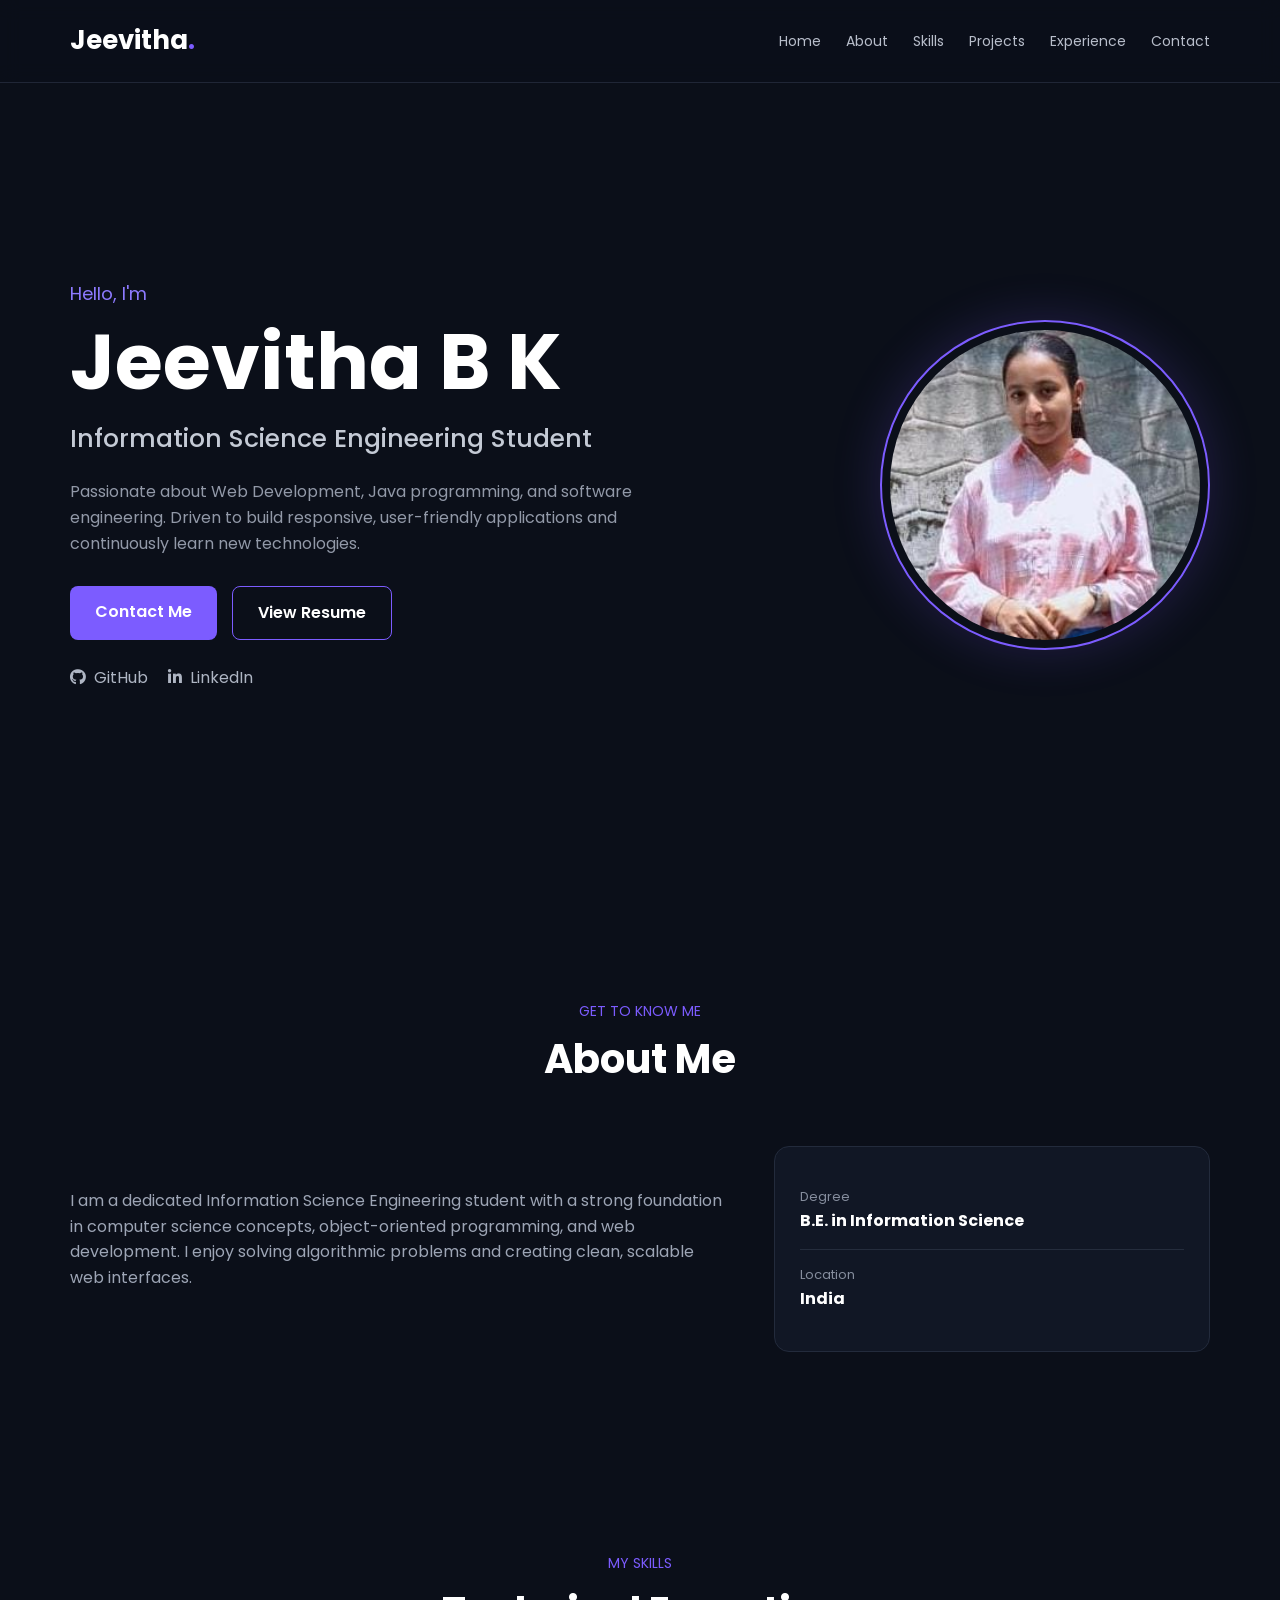
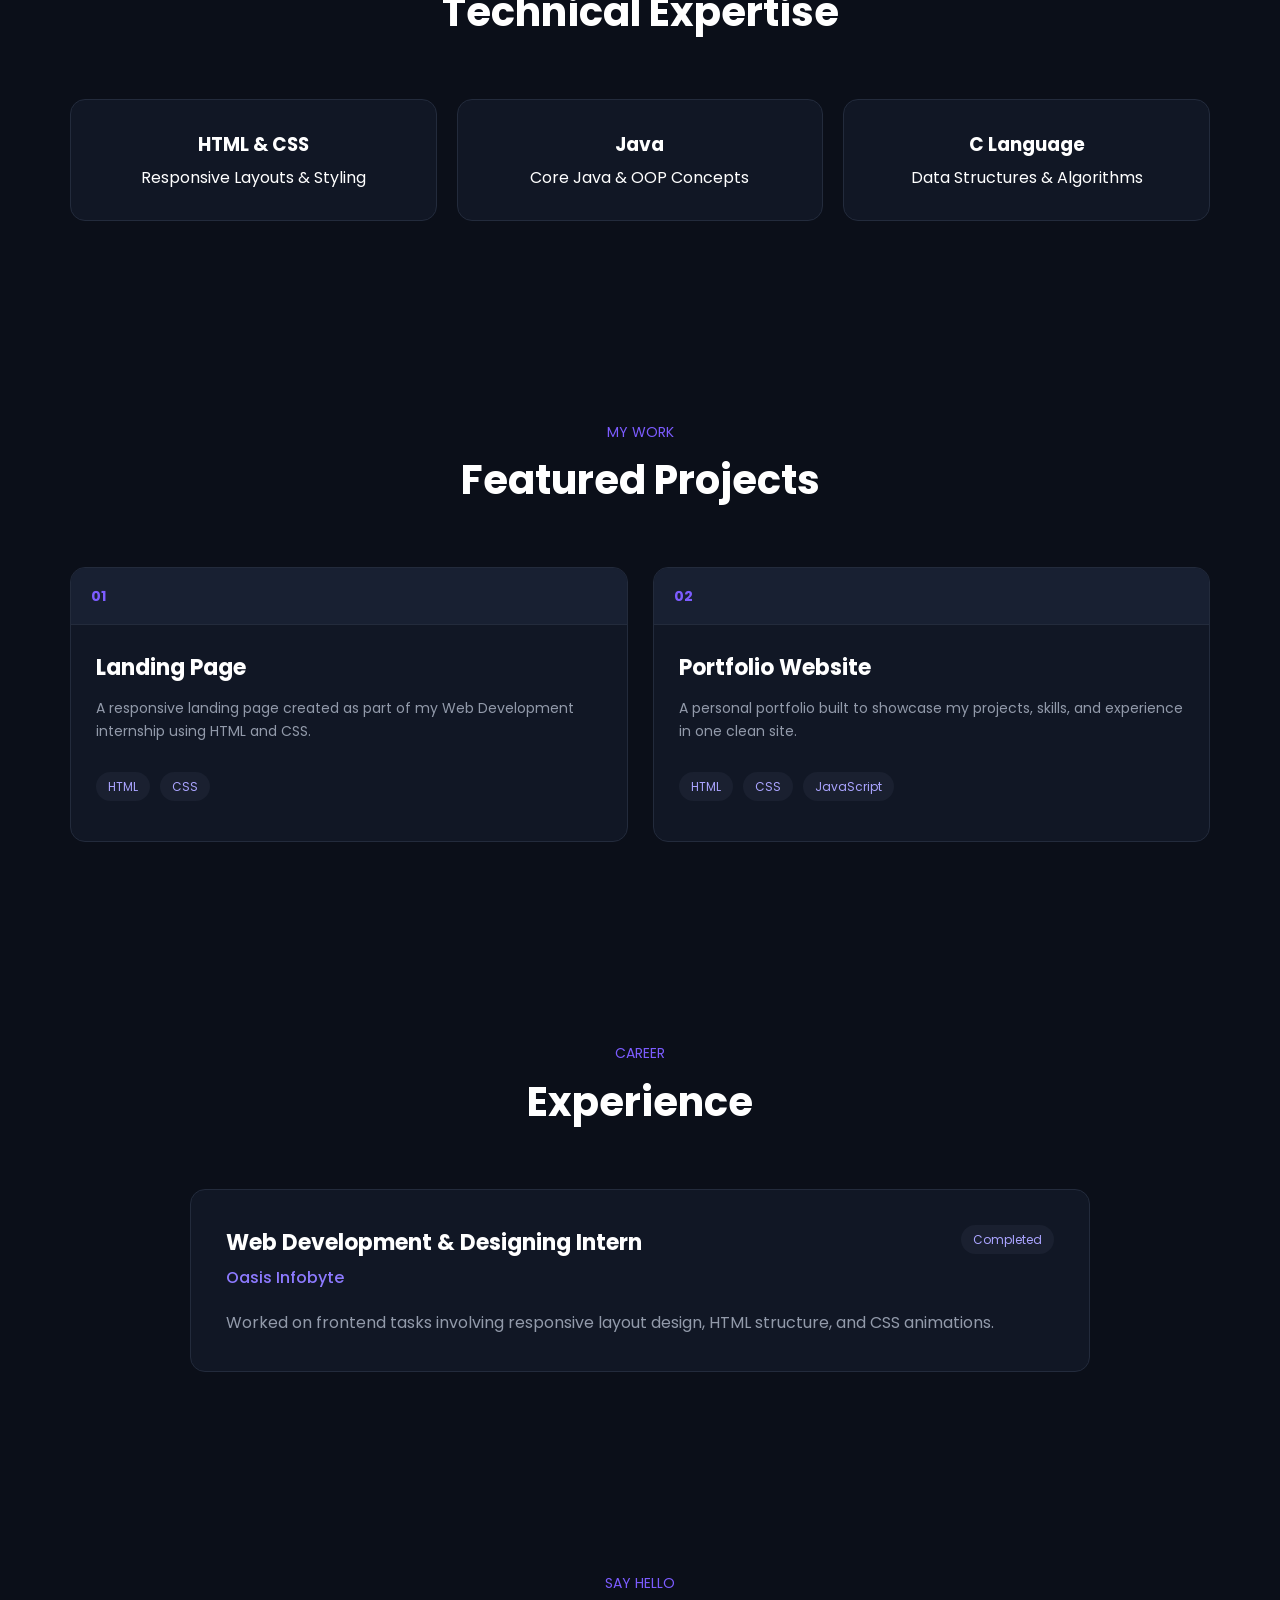
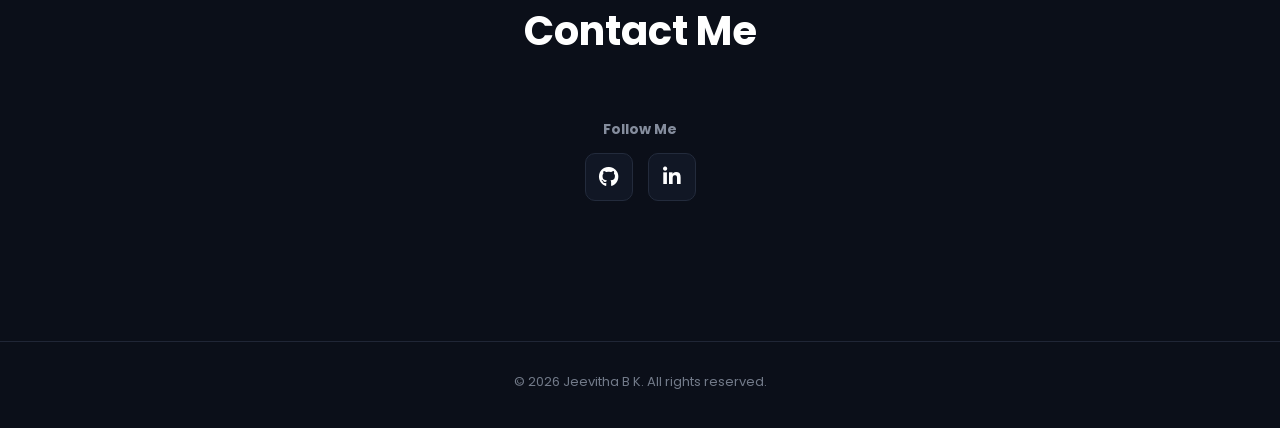
==== commit 6e5a74ee: "Update index.html" ====
--- a/WebDev-L1-PersonalPortfolio/index.html
+++ b/WebDev-L1-PersonalPortfolio/index.html
@@ -4,62 +4,53 @@
     <meta charset="UTF-8">
     <meta name="viewport" content="width=device-width, initial-scale=1.0">
     <title>Jeevitha B K | Portfolio</title>
-
-    <!-- Google Font & Font Awesome -->
-    <link rel="preconnect" href="https://fonts.googleapis.com">
-    <link rel="preconnect" href="https://fonts.gstatic.com" crossorigin>
+    
+    <!-- Google Fonts -->
     <link href="https://fonts.googleapis.com/css2?family=Poppins:wght@300;400;500;600;700&display=swap" rel="stylesheet">
-    <link rel="stylesheet" href="https://cdnjs.cloudflare.com/ajax/libs/font-awesome/6.4.0/css/all.min.css">
     
-    <!-- CSS -->
+    <!-- Font Awesome Icons CDN (Required for LinkedIn & GitHub logos) -->
+    <link rel="stylesheet" href="https://cdnjs.cloudflare.com/ajax/libs/font-awesome/6.5.1/css/all.min.css">
+    
+    <!-- Custom CSS -->
     <link rel="stylesheet" href="style.css">
 </head>
-
 <body>
 
-    <!-- NAVIGATION -->
+    <!-- Header Navigation -->
     <header>
         <nav class="navbar">
-            <a href="#home" class="logo">Jeevitha<span>.</span></a>
+            <div class="logo">Jeevitha<span>.</span></div>
             <ul class="nav-links">
                 <li><a href="#home">Home</a></li>
                 <li><a href="#about">About</a></li>
                 <li><a href="#skills">Skills</a></li>
                 <li><a href="#projects">Projects</a></li>
                 <li><a href="#experience">Experience</a></li>
-                <li><a href="#education">Education</a></li>
-                <li><a href="#certifications">Certifications</a></li>
                 <li><a href="#contact">Contact</a></li>
             </ul>
         </nav>
     </header>
 
-    <!-- HOME -->
+    <!-- Hero Section -->
     <section id="home" class="hero">
         <div class="hero-content">
-            <p class="hello">👋 Hello, I'm</p>
+            <p class="hello">Hello, I'm</p>
             <h1>Jeevitha B K</h1>
-            <h2>Aspiring Software Developer</h2>
-            <p class="hero-description">
-                B.E. Information Science and Engineering student passionate
-                about web development, programming and learning new technologies.
-            </p>
-
+            <h2>Information Science Engineering Student</h2>
+            <p class="hero-description">Passionate about Web Development, Java programming, and software engineering. Driven to build responsive, user-friendly applications and continuously learn new technologies.</p>
             <div class="hero-buttons">
-                <a href="#projects" class="btn">View Projects</a>
-                <a href="#contact" class="btn btn-outline">Contact Me</a>
+                <a href="#contact" class="btn">Contact Me</a>
+                <a href="Jeevitha_BK_Resume.pdf" target="_blank" class="btn btn-outline">View Resume</a>
             </div>
-
             <div class="social-links">
-                <a href="https://github.com/jeevithabk123" target="_blank" rel="noopener noreferrer">
-                    <i class="fab fa-github"></i> GitHub
+                <a href="https://github.com/Jeevithabk123" target="_blank" rel="noopener noreferrer">
+                    <i class="fa-brands fa-github"></i> GitHub
                 </a>
                 <a href="https://www.linkedin.com/in/jeevithabk123/" target="_blank" rel="noopener noreferrer">
-                    <i class="fab fa-linkedin"></i> LinkedIn
+                    <i class="fa-brands fa-linkedin-in"></i> LinkedIn
                 </a>
             </div>
         </div>
-
         <div class="profile-container">
             <div class="profile-circle">
                 <img src="images/profile.jpg" alt="Jeevitha B K">
@@ -67,92 +58,57 @@
         </div>
     </section>
 
-    <!-- ABOUT -->
+    <!-- About Section -->
     <section id="about" class="section">
         <div class="section-heading">
-            <p>Get To Know Me</p>
-            <h2>✨ About Me</h2>
+            <p>GET TO KNOW ME</p>
+            <h2>About Me</h2>
         </div>
-
         <div class="about-content">
             <div class="about-text">
-                <p>
-                    I am Jeevitha B K, a B.E. Information Science and
-                    Engineering student at SDM Institute of Technology.
-                    I am currently pursuing my third year of engineering
-                    and developing my skills in programming and web development.
-                </p>
-                <p>
-                    I am interested in building useful and user-friendly
-                    websites and applications. I am currently aspiring to
-                    become a Software Developer and continuously improving
-                    my technical skills through projects and internships.
-                </p>
+                <p>I am a dedicated Information Science Engineering student with a strong foundation in computer science concepts, object-oriented programming, and web development. I enjoy solving algorithmic problems and creating clean, scalable web interfaces.</p>
             </div>
-
             <div class="about-card">
                 <div class="info-item">
                     <span>Degree</span>
-                    <strong>B.E. Information Science</strong>
+                    <strong>B.E. in Information Science</strong>
                 </div>
                 <div class="info-item">
-                    <span>CGPA</span>
-                    <strong>7.9</strong>
-                </div>
-                <div class="info-item">
-                    <span>College</span>
-                    <strong>SDM Institute of Technology</strong>
-                </div>
-                <div class="info-item">
-                    <span>Goal</span>
-                    <strong>Software Developer</strong>
+                    <span>Location</span>
+                    <strong>India</strong>
                 </div>
             </div>
         </div>
     </section>
 
-    <!-- SKILLS -->
+    <!-- Skills Section -->
     <section id="skills" class="section">
         <div class="section-heading">
-            <p>What I Know</p>
-            <h2>🛠️ My Skills</h2>
+            <p>MY SKILLS</p>
+            <h2>Technical Expertise</h2>
         </div>
-
         <div class="skills-grid">
             <div class="skill-card">
-                <img src="https://cdn.jsdelivr.net/gh/devicons/devicon/icons/python/python-original.svg" class="skill-icon-img" alt="Python">
-                <h3>Python</h3>
+                <h3>HTML & CSS</h3>
+                <p>Responsive Layouts & Styling</p>
             </div>
             <div class="skill-card">
-                <img src="https://cdn.jsdelivr.net/gh/devicons/devicon/icons/c/c-original.svg" class="skill-icon-img" alt="C">
-                <h3>C</h3>
+                <h3>Java</h3>
+                <p>Core Java & OOP Concepts</p>
             </div>
             <div class="skill-card">
-                <img src="https://cdn.jsdelivr.net/gh/devicons/devicon/icons/html5/html5-original.svg" class="skill-icon-img" alt="HTML">
-                <h3>HTML</h3>
-            </div>
-            <div class="skill-card">
-                <img src="https://cdn.jsdelivr.net/gh/devicons/devicon/icons/css3/css3-original.svg" class="skill-icon-img" alt="CSS">
-                <h3>CSS</h3>
-            </div>
-            <div class="skill-card">
-                <img src="https://cdn.jsdelivr.net/gh/devicons/devicon/icons/github/github-original.svg" class="skill-icon-img" alt="GitHub">
-                <h3>GitHub</h3>
-            </div>
-            <div class="skill-card">
-                <img src="https://cdn.jsdelivr.net/gh/devicons/devicon/icons/vscode/vscode-original.svg" class="skill-icon-img" alt="VS Code">
-                <h3>VS Code</h3>
+                <h3>C Language</h3>
+                <p>Data Structures & Algorithms</p>
             </div>
         </div>
     </section>
 
-    <!-- PROJECTS -->
+    <!-- Projects Section -->
     <section id="projects" class="section">
         <div class="section-heading">
-            <p>My Recent Work</p>
-            <h2>🚀 Projects</h2>
+            <p>MY WORK</p>
+            <h2>Featured Projects</h2>
         </div>
-
         <div class="projects-grid">
             <div class="project-card-3d">
                 <div class="project-banner">
@@ -160,224 +116,69 @@
                 </div>
                 <div class="project-card-body">
                     <h3>Landing Page</h3>
-                    <p>
-                        A responsive and visually designed landing page created
-                        as part of my Web Development and Designing internship.
-                        The project focuses on HTML and CSS based webpage design.
-                    </p>
+                    <p>A responsive landing page created as part of my Web Development internship using HTML and CSS.</p>
                     <div class="project-tech">
                         <span>HTML</span>
                         <span>CSS</span>
                     </div>
-                    <a href="https://jeevithabk123.github.io/OIBSIP/WebDev-L1-LandingPage/" target="_blank" rel="noopener noreferrer" class="project-link">
-                        Live Website →
-                    </a>
                 </div>
             </div>
-
             <div class="project-card-3d">
                 <div class="project-banner">
                     <span class="project-number-badge">02</span>
                 </div>
                 <div class="project-card-body">
                     <h3>Portfolio Website</h3>
-                    <p>
-                        A personal portfolio built to showcase my projects, skills, and internship experience in one clean, responsive site.
-                    </p>
+                    <p>A personal portfolio built to showcase my projects, skills, and experience in one clean site.</p>
                     <div class="project-tech">
                         <span>HTML</span>
                         <span>CSS</span>
-                        <span>Responsive Design</span>
+                        <span>JavaScript</span>
                     </div>
-                    <a href="https://jeevithabk123.github.io/OIBSIP/WebDev-L1-PersonalPortfolio/" target="_blank" rel="noopener noreferrer" class="project-link">
-                        Live Website →
-                    </a>
                 </div>
             </div>
         </div>
     </section>
 
-    <!-- EXPERIENCE -->
+    <!-- Experience Section -->
     <section id="experience" class="section">
         <div class="section-heading">
-            <p>My Professional Journey</p>
-            <h2>💼 Experience</h2>
+            <p>CAREER</p>
+            <h2>Experience</h2>
         </div>
-
         <div class="experience-card">
             <div class="experience-top">
                 <div>
                     <h3>Web Development & Designing Intern</h3>
                     <h4>Oasis Infobyte</h4>
                 </div>
-                <span class="status">Ongoing</span>
+                <span class="status">Completed</span>
             </div>
-            <p>
-                Currently undertaking a Web Development and Designing
-                internship at Oasis Infobyte. Working on practical web
-                development tasks using HTML and CSS and building projects
-                to strengthen my development skills.
-            </p>
-            <div class="experience-tags">
-                <span>Web Development</span>
-                <span>HTML</span>
-                <span>CSS</span>
+            <p>Worked on frontend tasks involving responsive layout design, HTML structure, and CSS animations.</p>
+        </div>
+    </section>
+
+    <!-- Contact Section -->
+    <section id="contact" class="section">
+        <div class="section-heading">
+            <p>SAY HELLO</p>
+            <h2>Contact Me</h2>
+        </div>
+        <div class="follow-me">
+            <h4>Follow Me</h4>
+            <div class="social-icons">
+                <a href="https://github.com/Jeevithabk123" target="_blank" rel="noopener noreferrer">
+                    <i class="fa-brands fa-github"></i>
+                </a>
+                <a href="https://www.linkedin.com/in/jeevithabk123/" target="_blank" rel="noopener noreferrer">
+                    <i class="fa-brands fa-linkedin-in"></i>
+                </a>
             </div>
         </div>
     </section>
 
-    <!-- EDUCATION -->
-    <section id="education" class="section">
-        <div class="section-heading">
-            <p>My Academic Background</p>
-            <h2>🎓 Education</h2>
-        </div>
-
-        <div class="education-card">
-            <div class="education-year">
-                2024<br><span>2028</span>
-            </div>
-            <div class="education-details">
-                <h3>Bachelor of Engineering</h3>
-                <h4>Information Science and Engineering</h4>
-                <p>SDM Institute of Technology (SDMIT), Ujire</p>
-                <div class="education-info">
-                    <span>CGPA: 7.9</span>
-                    <span>2024 – 2028</span>
-                </div>
-            </div>
-        </div>
-
-        <div class="education-card">
-            <div class="education-year">
-                2022<br><span>2024</span>
-            </div>
-            <div class="education-details">
-                <h3>Pre-University (PUC)</h3>
-                <h4>PCMB</h4>
-                <p>Sree Gurukul PU College, Tumakuru</p>
-                <div class="education-info">
-                    <span>Grade: 91.83%</span>
-                    <span>Jun 2022 – Mar 2024</span>
-                </div>
-            </div>
-        </div>
-
-        <div class="education-card">
-            <div class="education-year">
-                2019<br><span>2022</span>
-            </div>
-            <div class="education-details">
-                <h3>SSLC</h3>
-                <h4>General Studies</h4>
-                <p>Kids International School, Tumakuru</p>
-                <div class="education-info">
-                    <span>Grade: 93.6%</span>
-                    <span>Jun 2019 – Apr 2022</span>
-                </div>
-            </div>
-        </div>
-    </section>
-
-    <!-- CERTIFICATIONS -->
-    <section id="certifications" class="section">
-        <div class="section-heading">
-            <p>My Achievements</p>
-            <h2>🏆 Certifications</h2>
-        </div>
-
-        <div class="certification-card">
-            <h3>Programming in C</h3>
-            <h4>Infosys Springboard</h4>
-            <p>Course Completion Certificate — Awarded March 8, 2026</p>
-            <a href="c-certificate.pdf" target="_blank" class="project-link">View Certificate →</a>
-        </div>
-    </section>
-
-    <!-- RESUME -->
-    <section class="resume-section">
-        <div>
-            <p>Interested in my profile?</p>
-            <h2>📄 Download My Resume</h2>
-            <p>
-                My resume will contain my education, skills, projects,
-                internship experience and career objective.
-            </p>
-        </div>
-        <a href="Jeevitha_BK_Resume.pdf" target="_blank" class="btn">Download Resume</a>
-    </section>
-
-    <!-- CONTACT -->
-    <section id="contact" class="section">
-        <div class="section-heading">
-            <p>Let's Connect</p>
-            <h2>📬 Contact Me</h2>
-        </div>
-
-        <p class="contact-intro">
-            I'm always open to discussing new projects, creative ideas,
-            internships, or opportunities to collaborate.
-        </p>
-
-        <div class="contact-details">
-            <div class="contact-detail-item">
-                <div class="contact-icon">✉️</div>
-                <div>
-                    <span>Email</span>
-                    <a href="mailto:anandijeevi1827@gmail.com">anandijeevi1827@gmail.com</a>
-                </div>
-            </div>
-
-            <div class="contact-detail-item">
-                <div class="contact-icon">📞</div>
-                <div>
-                    <span>Phone</span>
-                    <a href="#">Available on request</a>
-                </div>
-            </div>
-
-            <div class="contact-detail-item">
-                <div class="contact-icon">📍</div>
-                <div>
-                    <span>Location</span>
-                    <a href="#">Ujire, Karnataka, India</a>
-                </div>
-            </div>
-        </div>
-
-        <div class="follow-me">
-            <h4>Follow Me</h4>
-            <div class="social-icons">
-                <a href="https://github.com/jeevithabk123" target="_blank" rel="noopener noreferrer" aria-label="GitHub">
-                    <i class="fab fa-github"></i>
-                </a>
-                <a href="https://www.linkedin.com/in/jeevithabk123/" target="_blank" rel="noopener noreferrer" aria-label="LinkedIn">
-                    <i class="fab fa-linkedin-in"></i>
-                </a>
-            </div>
-        </div>      
-
-        <form class="contact-form" id="contactForm">
-            <label for="name">Your Name</label>
-            <input type="text" id="name" placeholder="John Doe" required>
-
-            <label for="email">Your Email</label>
-            <input type="email" id="email" placeholder="john@example.com" required>
-
-            <label for="subject">Subject</label>
-            <input type="text" id="subject" placeholder="Project Inquiry">
-
-            <label for="message">Message</label>
-            <textarea id="message" rows="5" placeholder="Hello Jeevitha, I would like to discuss..." required></textarea>
-
-            <button type="submit" class="btn">Send Message</button>
-        </form>
-    </section>
-
-    <!-- FOOTER -->
     <footer>
-        <p>© 2026 Jeevitha B K</p>
-        <p>Aspiring Software Developer</p>
+        <p>&copy; 2026 Jeevitha B K. All rights reserved.</p>
     </footer>
 
     <script src="script.js"></script>
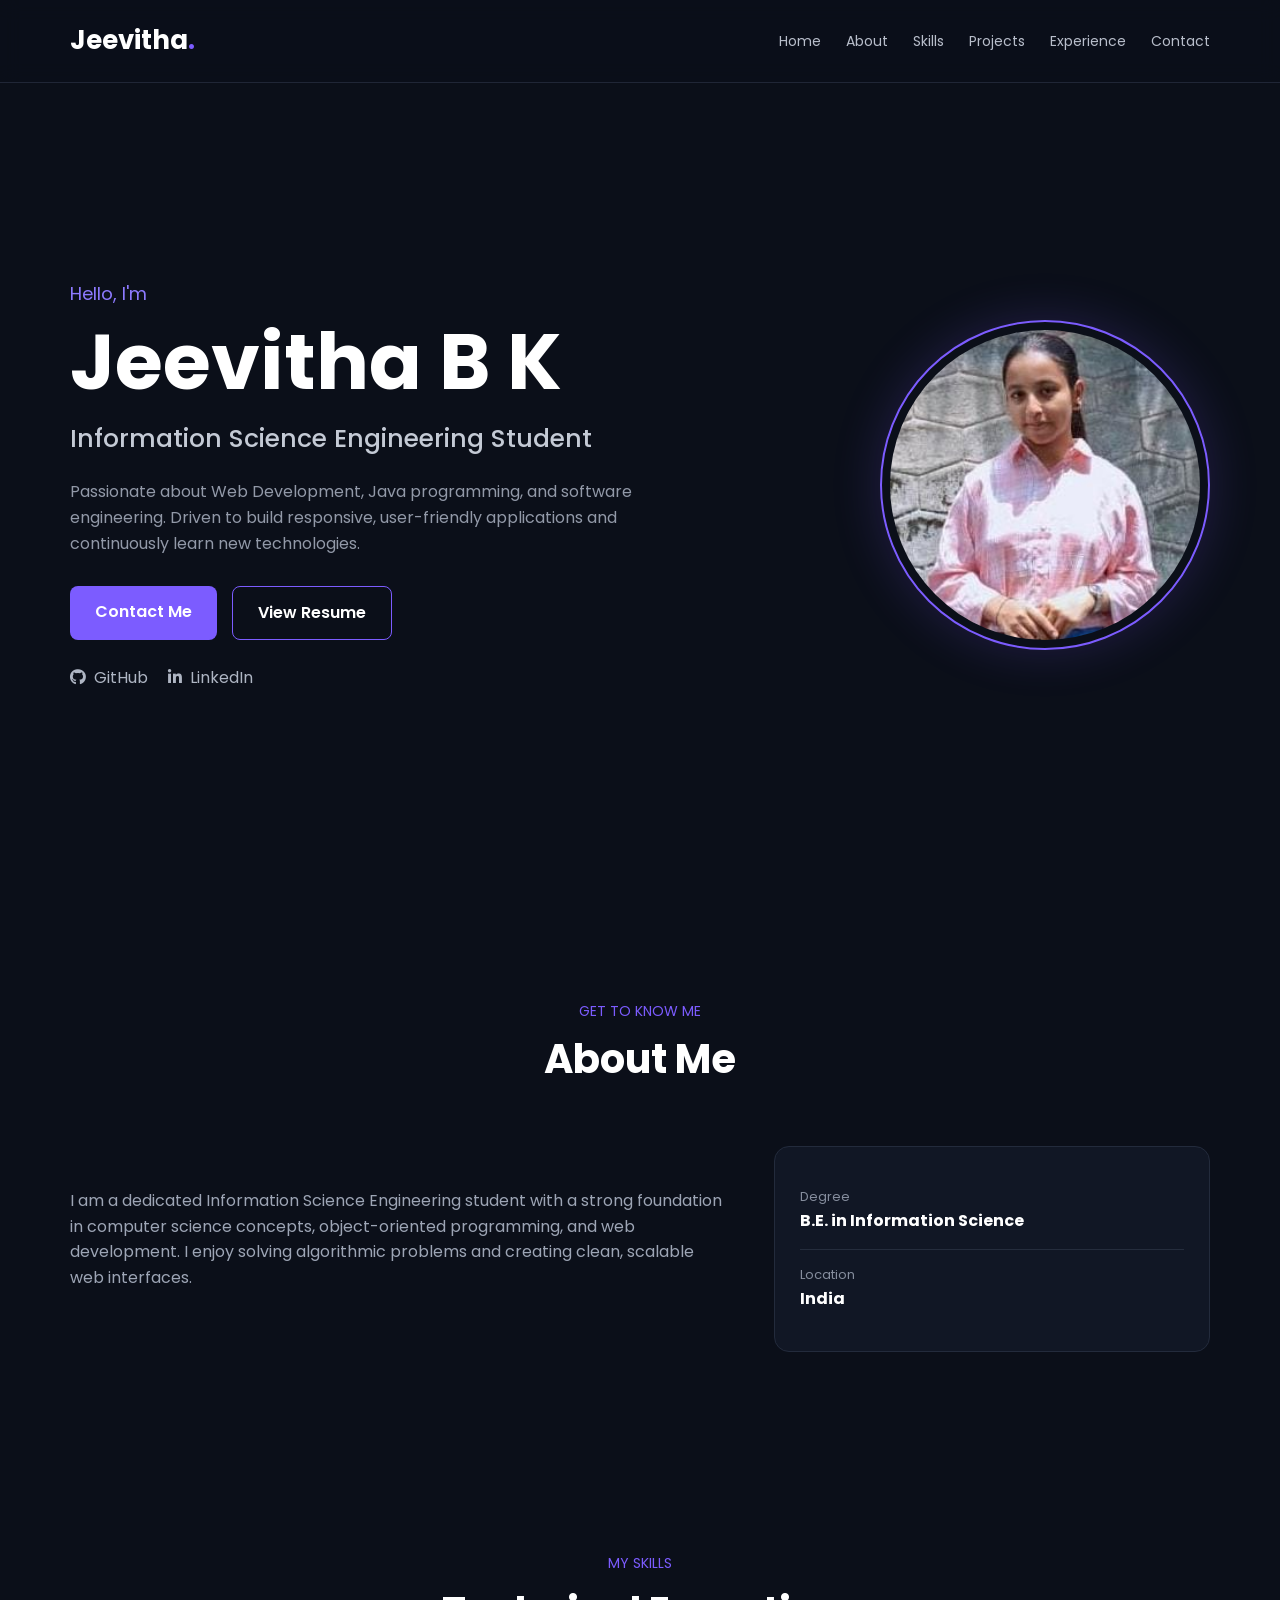
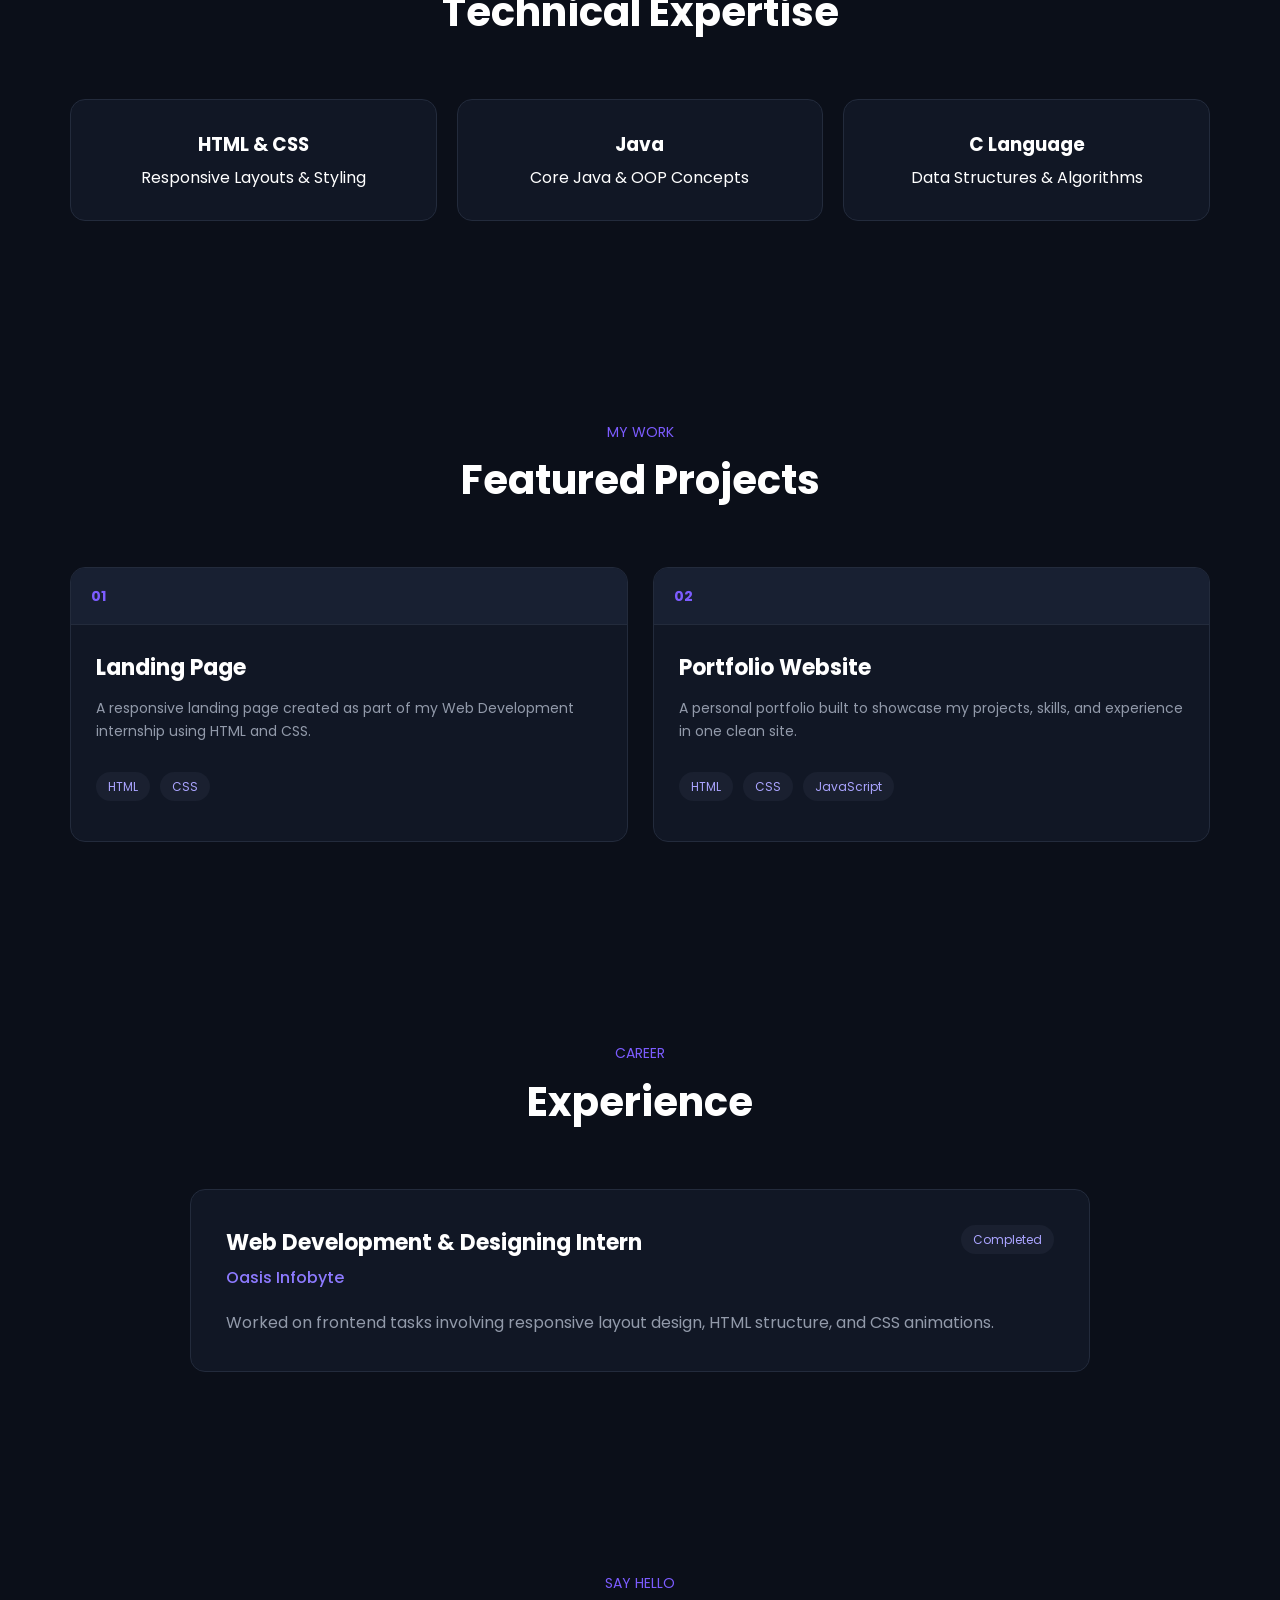
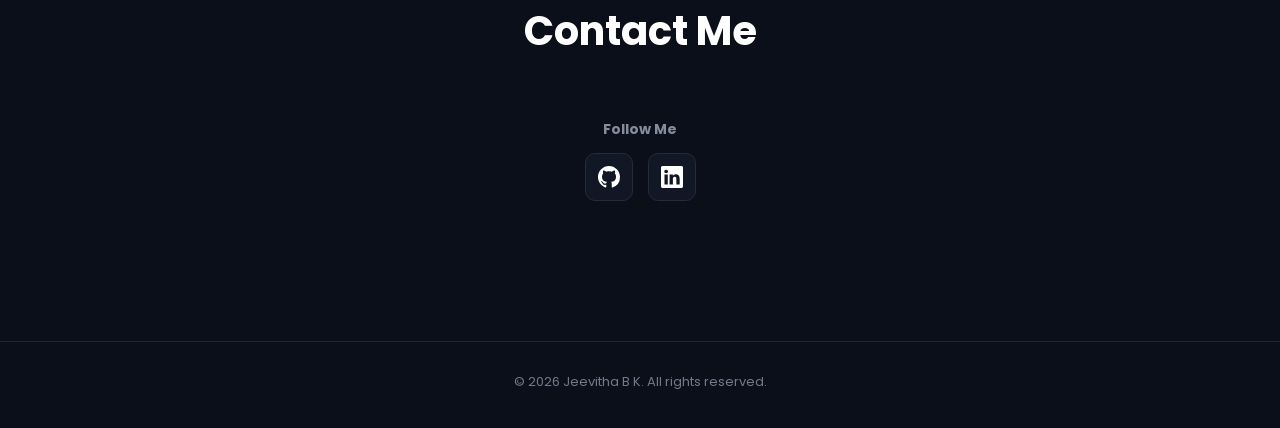
==== commit ee63e1d8: "Update index.html" ====
--- a/WebDev-L1-PersonalPortfolio/index.html
+++ b/WebDev-L1-PersonalPortfolio/index.html
@@ -166,14 +166,21 @@
         </div>
         <div class="follow-me">
             <h4>Follow Me</h4>
-            <div class="social-icons">
-                <a href="https://github.com/Jeevithabk123" target="_blank" rel="noopener noreferrer">
-                    <i class="fa-brands fa-github"></i>
-                </a>
-                <a href="https://www.linkedin.com/in/jeevithabk123/" target="_blank" rel="noopener noreferrer">
-                    <i class="fa-brands fa-linkedin-in"></i>
-                </a>
-            </div>
+          <div class="social-icons">
+    <!-- GitHub -->
+    <a href="https://github.com/Jeevithabk123" target="_blank" rel="noopener noreferrer" aria-label="GitHub">
+        <svg xmlns="http://www.w3.org/2000/svg" width="22" height="22" viewBox="0 0 16 16" fill="currentColor">
+            <path d="M8 0C3.58 0 0 3.58 0 8c0 3.54 2.29 6.53 5.47 7.59.4.07.55-.17.55-.38 0-.19-.01-.82-.01-1.49-2.01.37-2.53-.49-2.69-.94-.09-.23-.48-.94-.82-1.13-.28-.15-.68-.52-.01-.53.63-.01 1.08.58 1.23.82.72 1.21 1.87.87 2.33.66.07-.52.28-.87.51-1.07-1.78-.2-3.64-.89-3.64-3.95 0-.87.31-1.59.82-2.15-.08-.2-.36-1.02.08-2.12 0 0 .67-.21 2.2.82.64-.18 1.32-.27 2-.27.68 0 1.36.09 2 .27 1.53-1.04 2.2-.82 2.2-.82.44 1.1.16 1.92.08 2.12.51.56.82 1.28.82 2.15 0 3.07-1.87 3.75-3.65 3.95.29.25.54.73.54 1.48 0 1.07-.01 1.93-.01 2.2 0 .21.15.46.55.38A8.012 8.012 0 0 0 16 8c0-4.42-3.58-8-8-8z"/>
+        </svg>
+    </a>
+
+    <!-- LinkedIn -->
+    <a href="https://www.linkedin.com/in/jeevithabk123/" target="_blank" rel="noopener noreferrer" aria-label="LinkedIn">
+        <svg xmlns="http://www.w3.org/2000/svg" width="22" height="22" viewBox="0 0 16 16" fill="currentColor">
+            <path d="M0 1.146C0 .513.526 0 1.175 0h13.65C15.474 0 16 .513 16 1.146v13.708c0 .633-.526 1.146-1.175 1.146H1.175C.526 16 0 15.487 0 14.854V1.146zm4.943 12.248V6.169H2.542v7.225h2.401zm-1.2-8.212c.837 0 1.358-.554 1.358-1.248-.015-.709-.52-1.248-1.342-1.248-.822 0-1.359.54-1.359 1.248 0 .694.521 1.248 1.327 1.248h.016zm4.908 8.212V9.359c0-.216.016-.432.08-.586.173-.431.568-.878 1.232-.878.869 0 1.216.662 1.216 1.634v3.865h2.401V9.25c0-2.22-1.184-3.252-2.764-3.252-1.274 0-1.845.7-2.165 1.193v.025h-.016a5.54 5.54 0 0 1 .016-.025V6.169h-2.4c.03.678 0 7.225 0 7.225h2.401z"/>
+        </svg>
+    </a>
+</div>
         </div>
     </section>
 
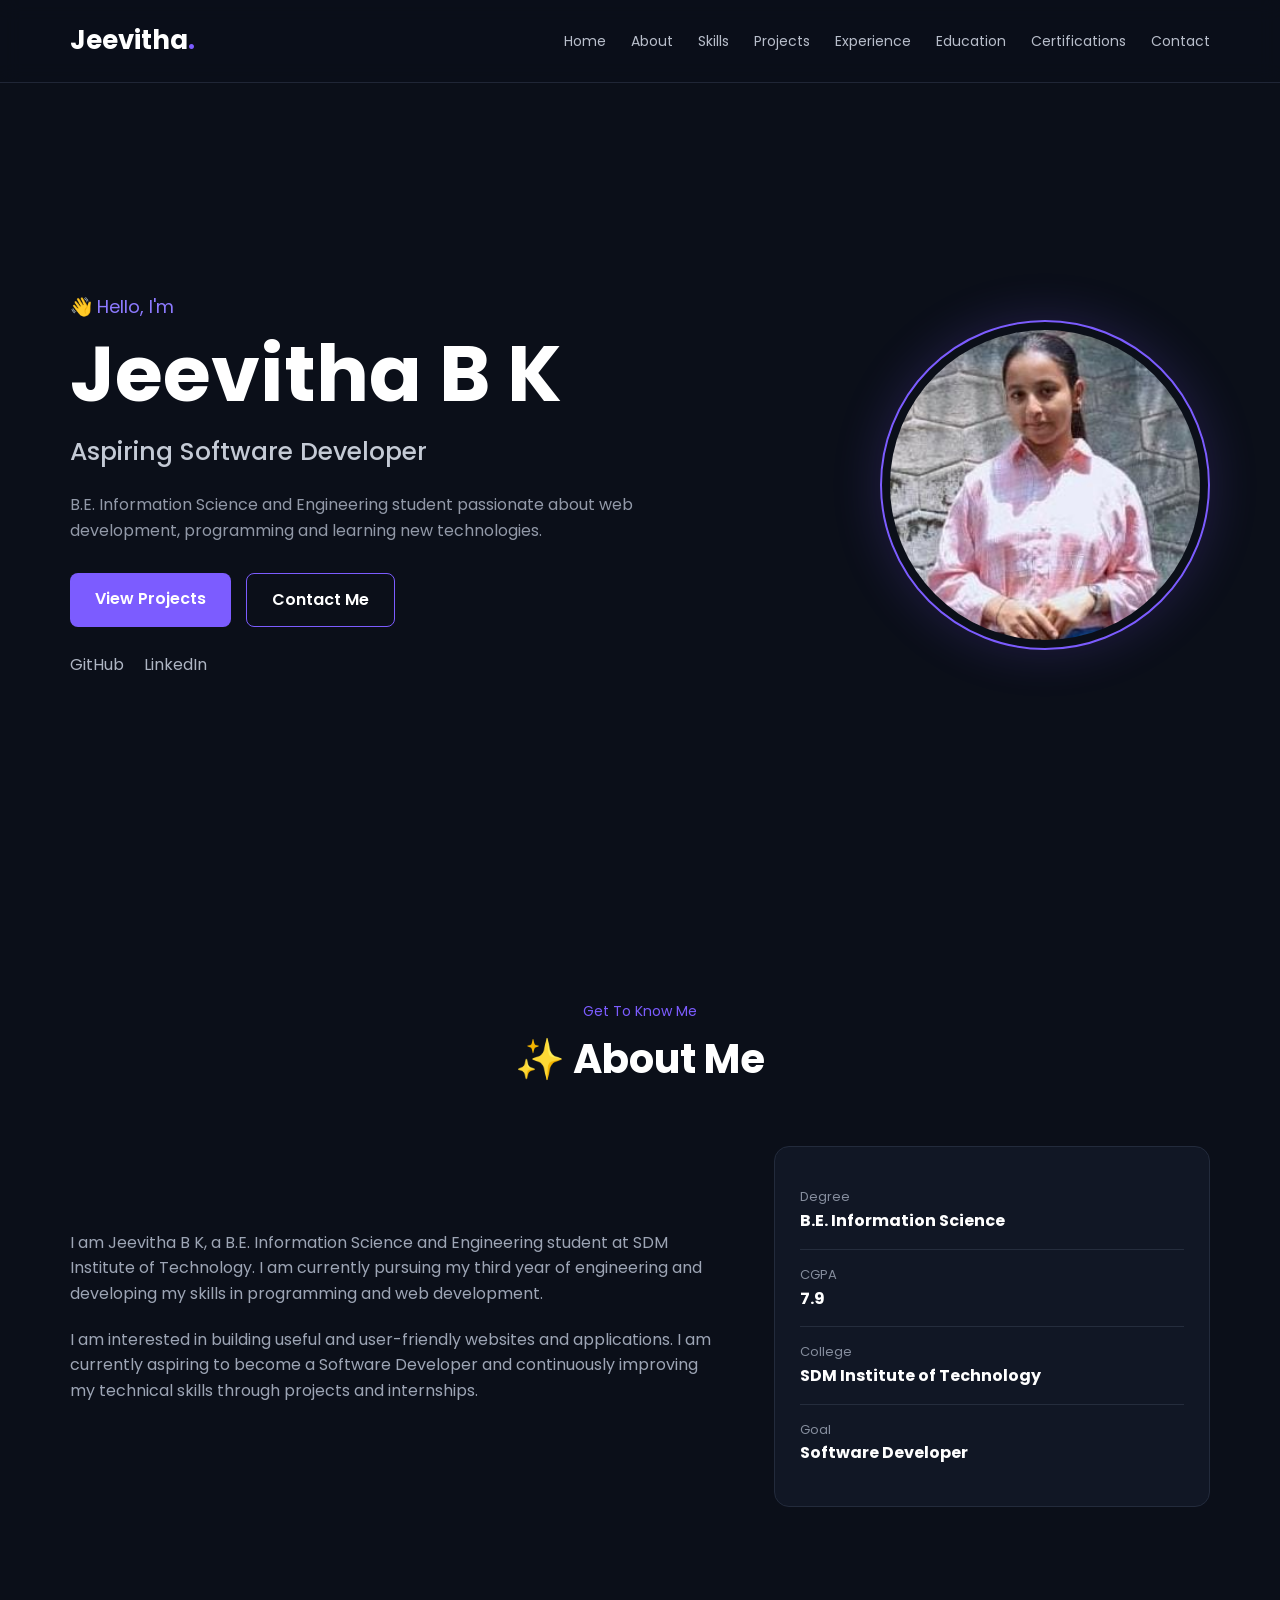
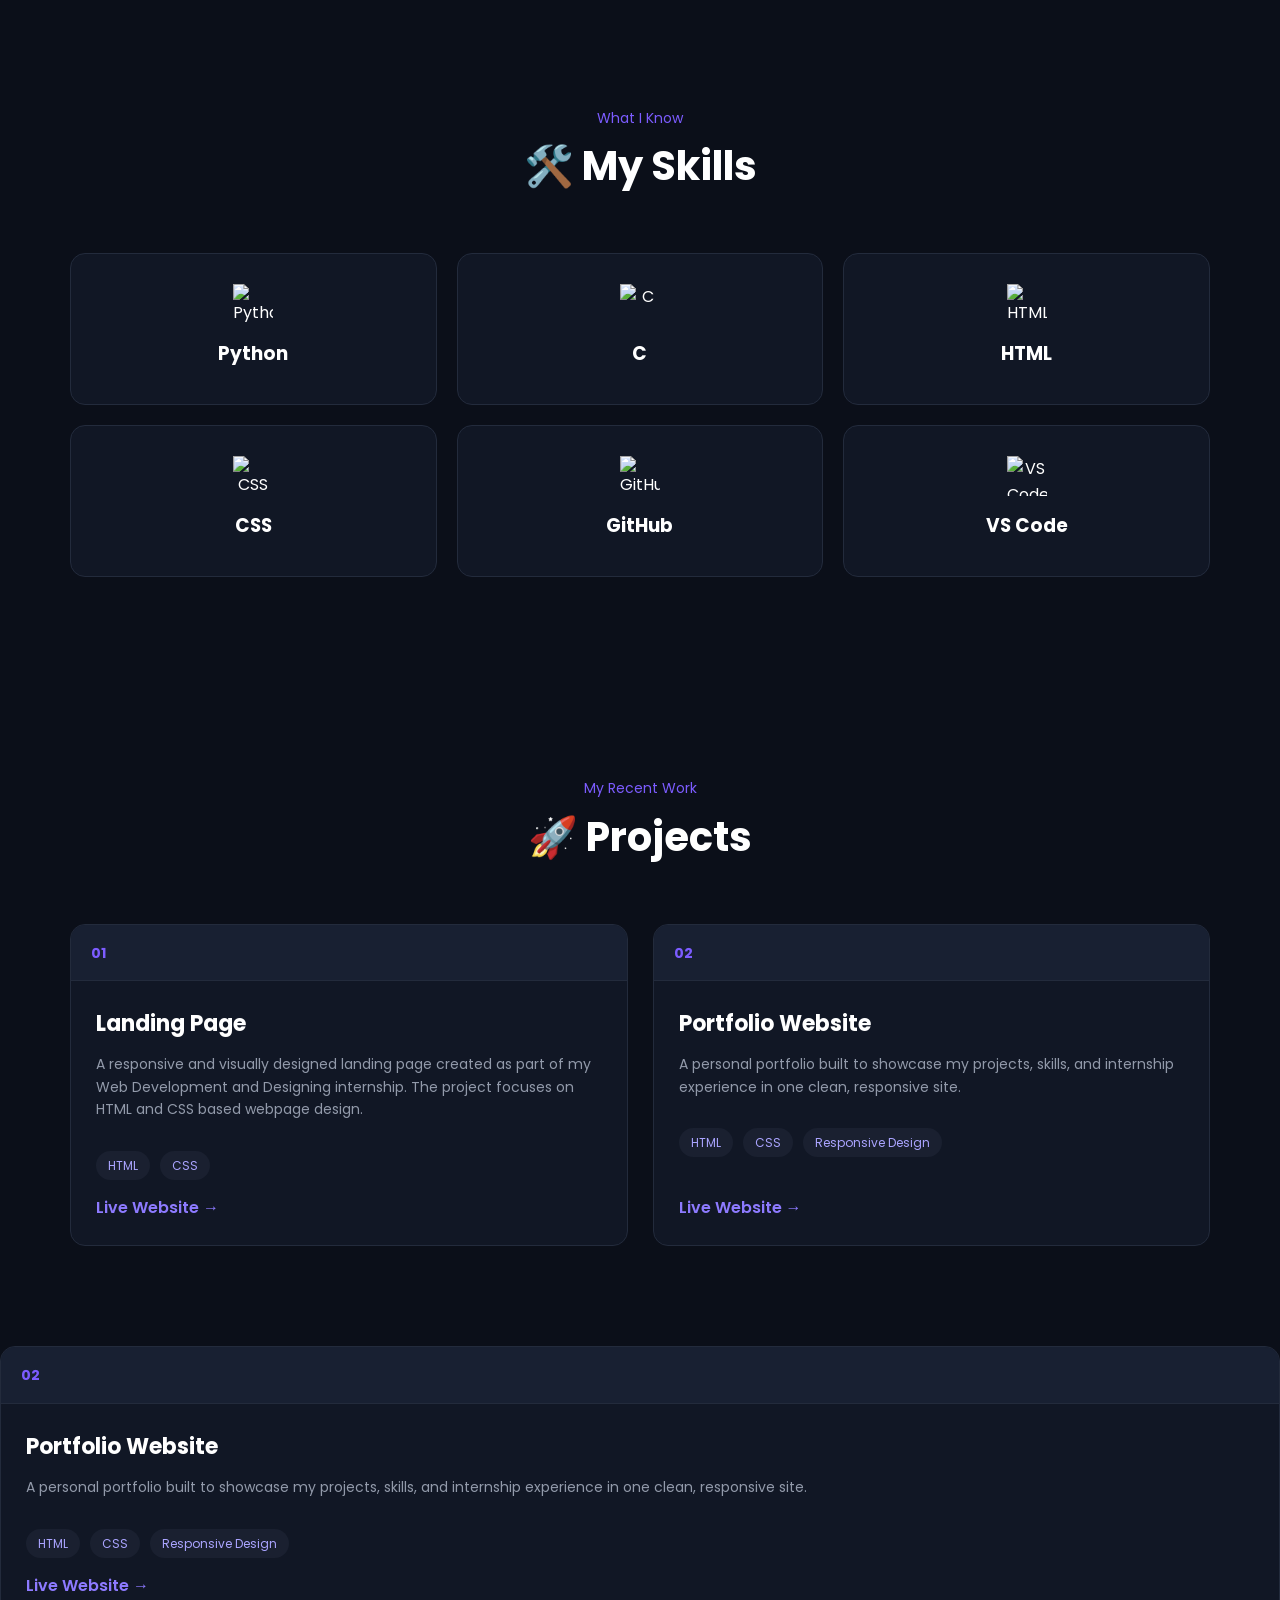
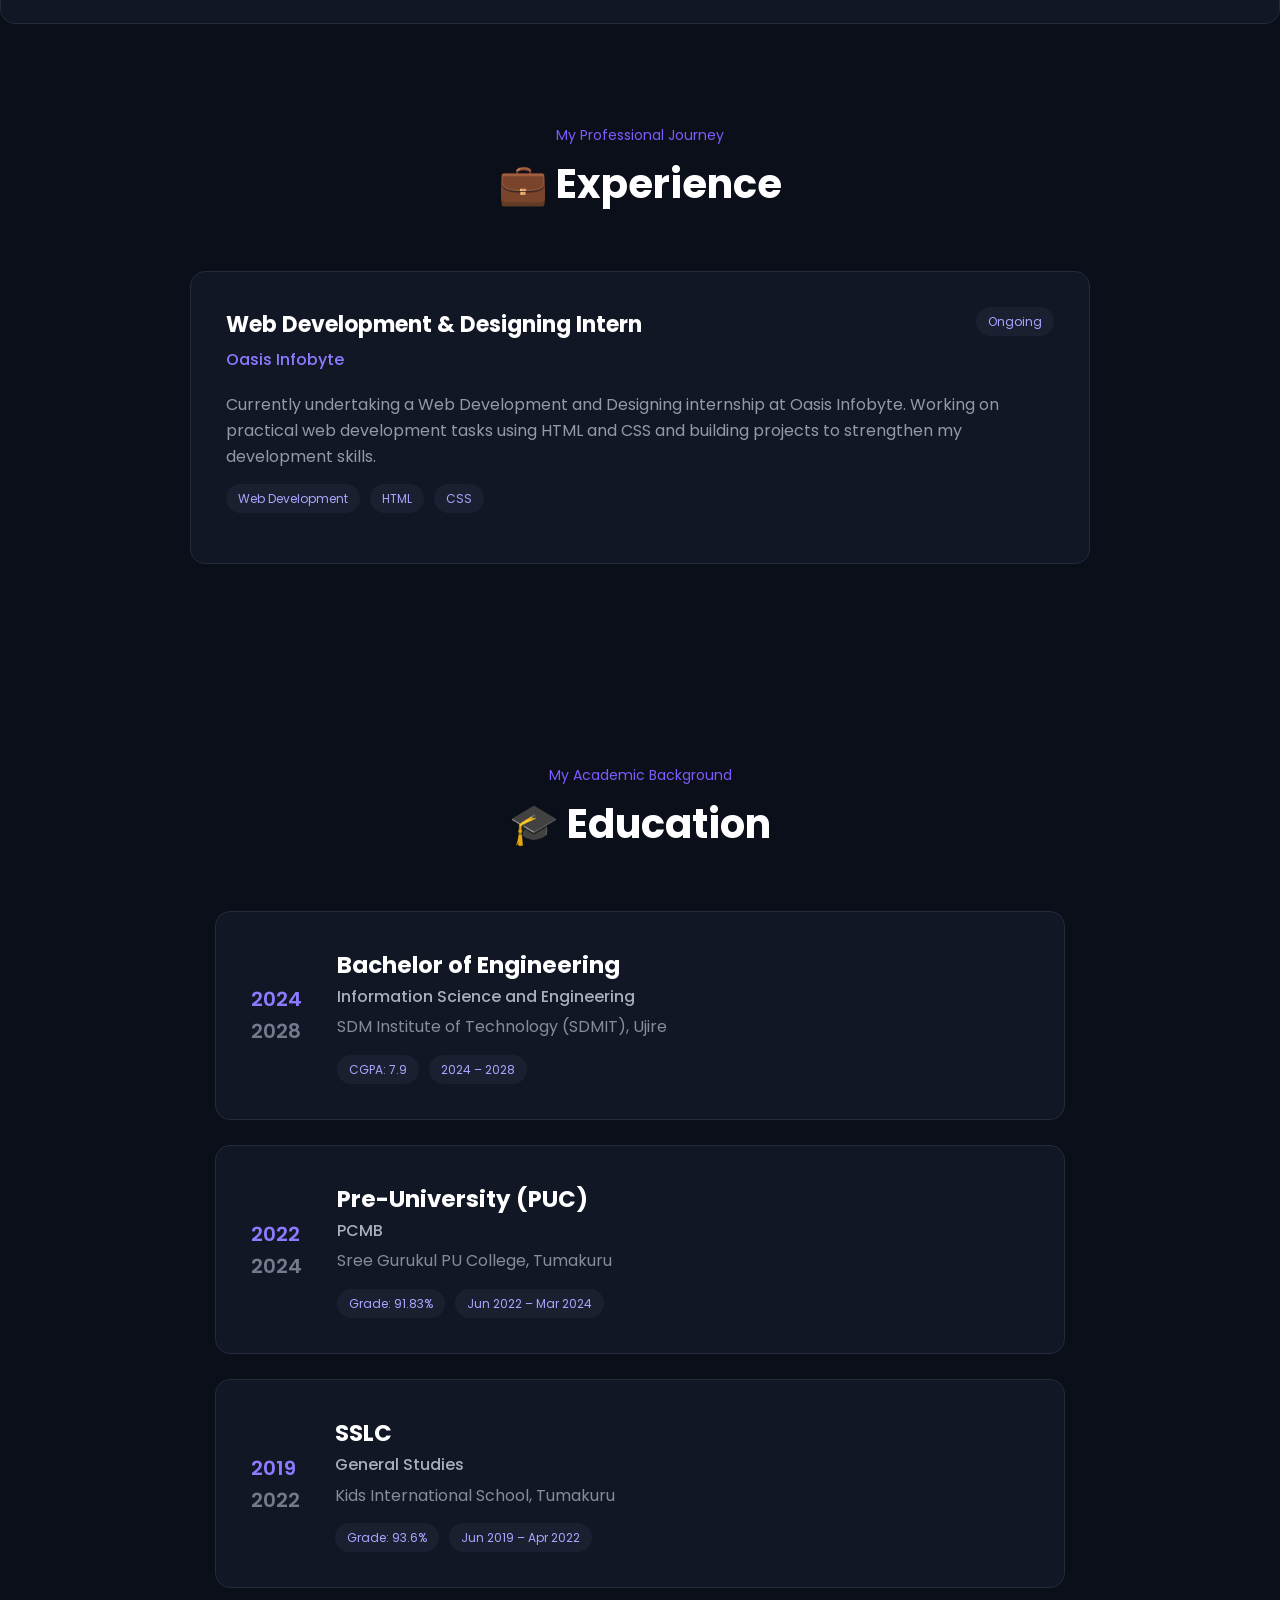
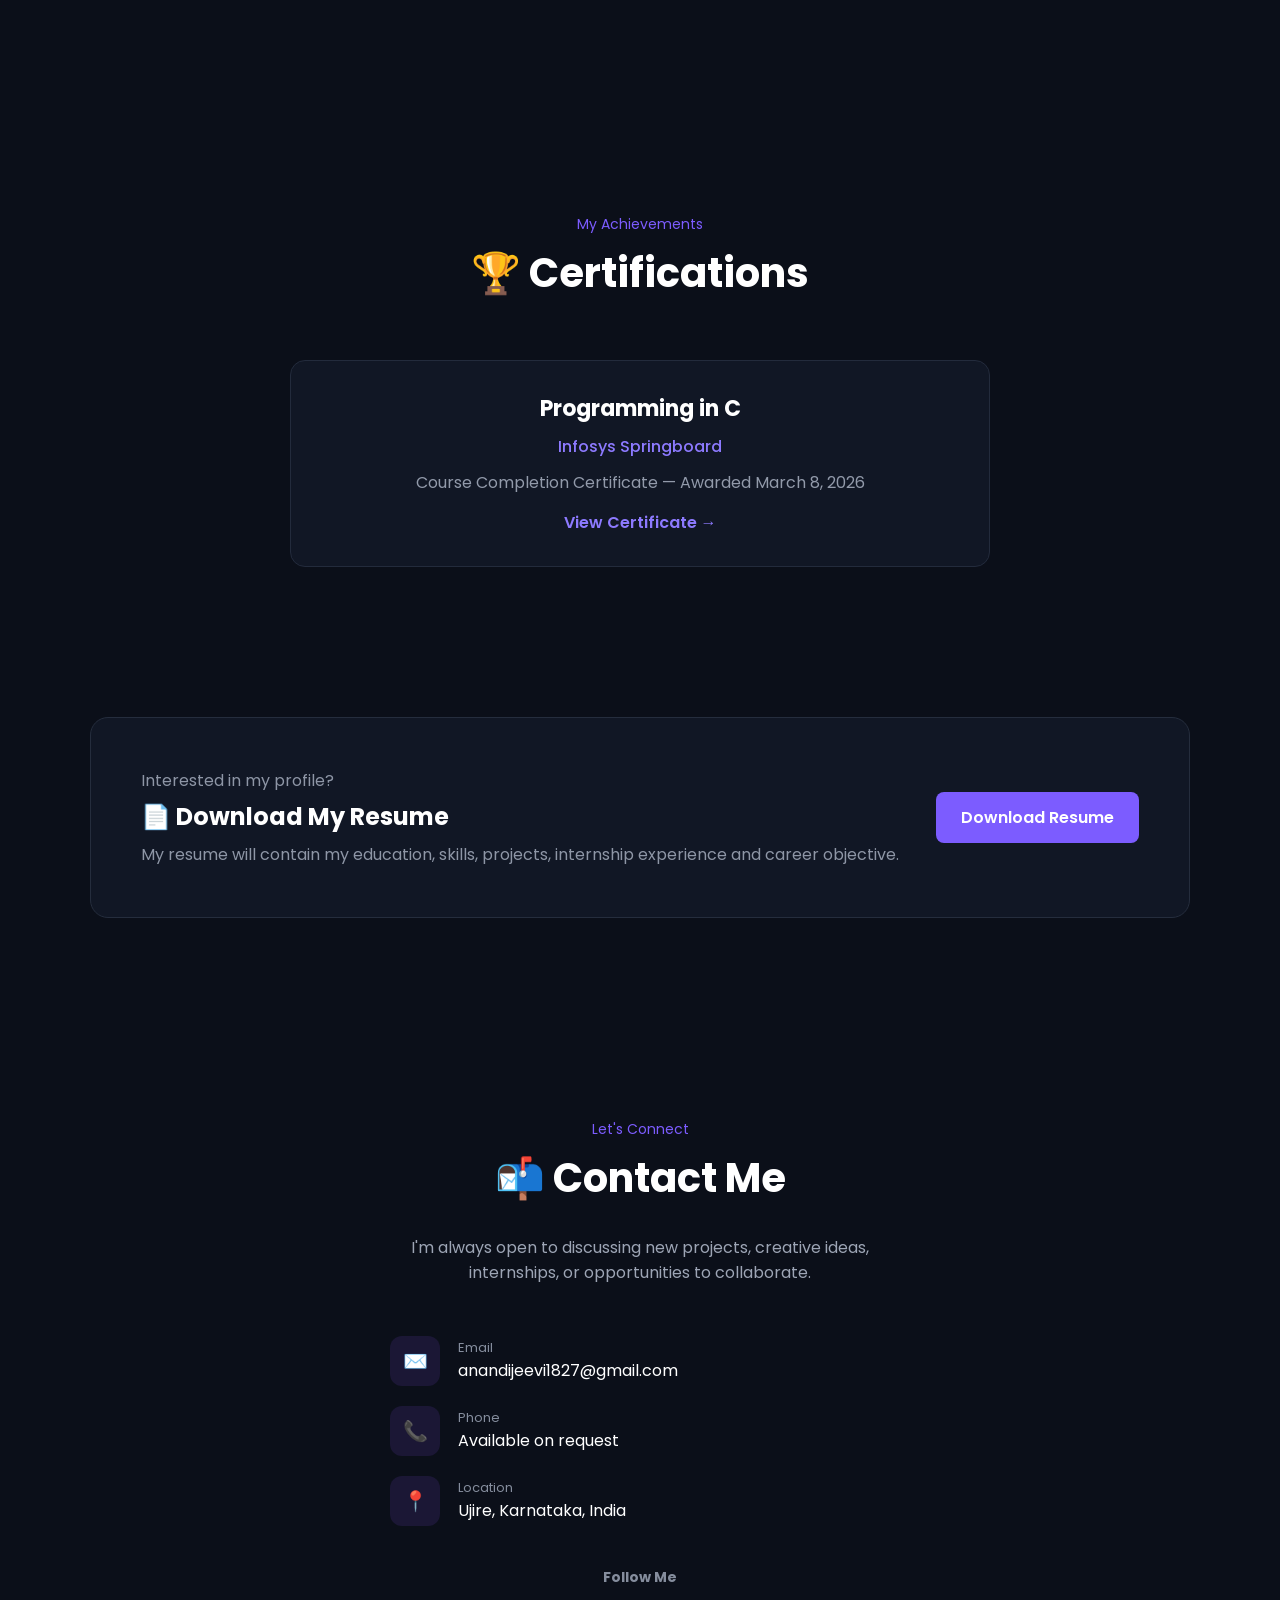
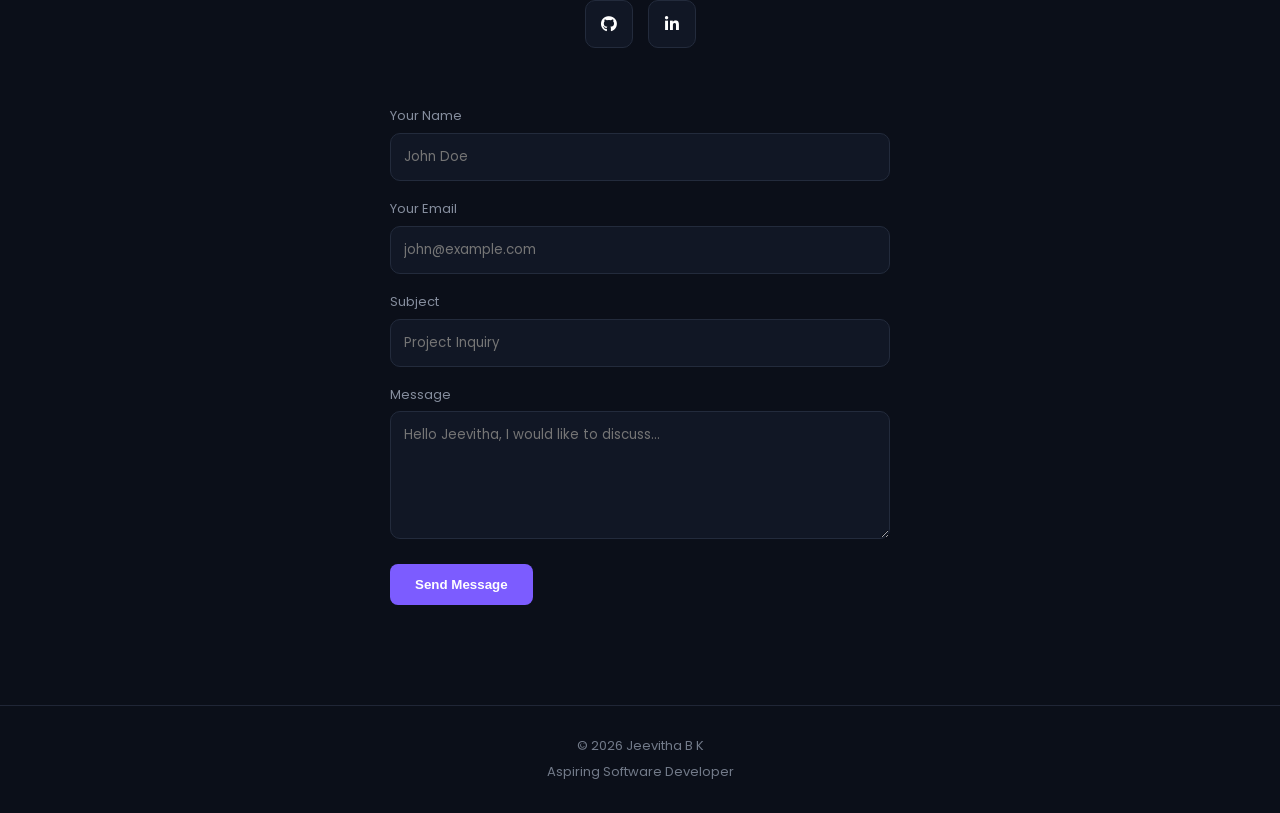
==== commit 4e810558: "Update index.html" ====
--- a/WebDev-L1-PersonalPortfolio/index.html
+++ b/WebDev-L1-PersonalPortfolio/index.html
@@ -3,191 +3,517 @@
 <head>
     <meta charset="UTF-8">
     <meta name="viewport" content="width=device-width, initial-scale=1.0">
+
     <title>Jeevitha B K | Portfolio</title>
-    
-    <!-- Google Fonts -->
+
+    <!-- Google Font -->
+    <link rel="preconnect" href="https://fonts.googleapis.com">
+    <link rel="preconnect" href="https://fonts.gstatic.com" crossorigin>
     <link href="https://fonts.googleapis.com/css2?family=Poppins:wght@300;400;500;600;700&display=swap" rel="stylesheet">
-    
-    <!-- Font Awesome Icons CDN (Required for LinkedIn & GitHub logos) -->
-    <link rel="stylesheet" href="https://cdnjs.cloudflare.com/ajax/libs/font-awesome/6.5.1/css/all.min.css">
-    
-    <!-- Custom CSS -->
+    <link rel="stylesheet" href="https://cdnjs.cloudflare.com/ajax/libs/font-awesome/6.4.0/css/all.min.css">
+    <!-- CSS -->
     <link rel="stylesheet" href="style.css">
 </head>
+
 <body>
 
-    <!-- Header Navigation -->
+    <!-- NAVIGATION -->
     <header>
         <nav class="navbar">
-            <div class="logo">Jeevitha<span>.</span></div>
+
+            <a href="#home" class="logo">Jeevitha<span>.</span></a>
+
             <ul class="nav-links">
                 <li><a href="#home">Home</a></li>
                 <li><a href="#about">About</a></li>
                 <li><a href="#skills">Skills</a></li>
                 <li><a href="#projects">Projects</a></li>
                 <li><a href="#experience">Experience</a></li>
+                <li><a href="#education">Education</a></li>
+                <li><a href="#certifications">Certifications</a></li>
                 <li><a href="#contact">Contact</a></li>
             </ul>
+
         </nav>
     </header>
 
-    <!-- Hero Section -->
+
+    <!-- HOME -->
     <section id="home" class="hero">
+
         <div class="hero-content">
-            <p class="hello">Hello, I'm</p>
+
+           <p class="hello">👋 Hello, I'm</p>
+
             <h1>Jeevitha B K</h1>
-            <h2>Information Science Engineering Student</h2>
-            <p class="hero-description">Passionate about Web Development, Java programming, and software engineering. Driven to build responsive, user-friendly applications and continuously learn new technologies.</p>
+
+            <h2>Aspiring Software Developer</h2>
+
+            <p class="hero-description">
+                B.E. Information Science and Engineering student passionate
+                about web development, programming and learning new technologies.
+            </p>
+
             <div class="hero-buttons">
-                <a href="#contact" class="btn">Contact Me</a>
-                <a href="Jeevitha_BK_Resume.pdf" target="_blank" class="btn btn-outline">View Resume</a>
-            </div>
+
+                <a href="#projects" class="btn">
+                    View Projects
+                </a>
+
+                <a href="#contact" class="btn btn-outline">
+                    Contact Me
+                </a>
+
+            </div>
+
             <div class="social-links">
-                <a href="https://github.com/Jeevithabk123" target="_blank" rel="noopener noreferrer">
-                    <i class="fa-brands fa-github"></i> GitHub
+
+                <a href="https://github.com/jeevithabk123"
+                   target="_blank">
+                    GitHub
                 </a>
-                <a href="https://www.linkedin.com/in/jeevithabk123/" target="_blank" rel="noopener noreferrer">
-                    <i class="fa-brands fa-linkedin-in"></i> LinkedIn
-                </a>
-            </div>
-        </div>
+
+               <a href="https://www.linkedin.com/in/jeevithabk123/"
+   target="_blank">
+    LinkedIn
+</a>
+            </div>
+
+        </div>
+
+
         <div class="profile-container">
+
             <div class="profile-circle">
-                <img src="images/profile.jpg" alt="Jeevitha B K">
-            </div>
-        </div>
-    </section>
-
-    <!-- About Section -->
+
+                <img src="images/profile.jpg"
+                     alt="Jeevitha B K">
+
+            </div>
+
+        </div>
+
+    </section>
+
+
+    <!-- ABOUT -->
     <section id="about" class="section">
+
         <div class="section-heading">
-            <p>GET TO KNOW ME</p>
-            <h2>About Me</h2>
-        </div>
+            <p>Get To Know Me</p>
+            <h2>✨ About Me</h2>
+        </div>
+
         <div class="about-content">
+
             <div class="about-text">
-                <p>I am a dedicated Information Science Engineering student with a strong foundation in computer science concepts, object-oriented programming, and web development. I enjoy solving algorithmic problems and creating clean, scalable web interfaces.</p>
-            </div>
+
+                <p>
+                    I am Jeevitha B K, a B.E. Information Science and
+                    Engineering student at SDM Institute of Technology.
+                    I am currently pursuing my third year of engineering
+                    and developing my skills in programming and web development.
+                </p>
+
+                <p>
+                    I am interested in building useful and user-friendly
+                    websites and applications. I am currently aspiring to
+                    become a Software Developer and continuously improving
+                    my technical skills through projects and internships.
+                </p>
+
+            </div>
+
+
             <div class="about-card">
+
                 <div class="info-item">
                     <span>Degree</span>
-                    <strong>B.E. in Information Science</strong>
-                </div>
+                    <strong>B.E. Information Science</strong>
+                </div>
+
                 <div class="info-item">
-                    <span>Location</span>
-                    <strong>India</strong>
-                </div>
-            </div>
-        </div>
-    </section>
-
-    <!-- Skills Section -->
+                    <span>CGPA</span>
+                    <strong>7.9</strong>
+                </div>
+
+                <div class="info-item">
+                    <span>College</span>
+                    <strong>SDM Institute of Technology</strong>
+                </div>
+
+                <div class="info-item">
+                    <span>Goal</span>
+                    <strong>Software Developer</strong>
+                </div>
+
+            </div>
+
+        </div>
+
+    </section>
+
+
+    <!-- SKILLS -->
     <section id="skills" class="section">
+
         <div class="section-heading">
-            <p>MY SKILLS</p>
-            <h2>Technical Expertise</h2>
-        </div>
-        <div class="skills-grid">
+            <p>What I Know</p>
+            <h2>🛠️ My Skills</h2>
+        </div>
+
+
+     <div class="skills-grid">
+
             <div class="skill-card">
-                <h3>HTML & CSS</h3>
-                <p>Responsive Layouts & Styling</p>
-            </div>
+                <img src="https://cdn.jsdelivr.net/gh/devicons/devicon/icons/python/python-original.svg" class="skill-icon-img" alt="Python">
+                <h3>Python</h3>
+            </div>
+
             <div class="skill-card">
-                <h3>Java</h3>
-                <p>Core Java & OOP Concepts</p>
-            </div>
+                <img src="https://cdn.jsdelivr.net/gh/devicons/devicon/icons/c/c-original.svg" class="skill-icon-img" alt="C">
+                <h3>C</h3>
+            </div>
+
             <div class="skill-card">
-                <h3>C Language</h3>
-                <p>Data Structures & Algorithms</p>
-            </div>
-        </div>
-    </section>
-
-    <!-- Projects Section -->
-    <section id="projects" class="section">
+                <img src="https://cdn.jsdelivr.net/gh/devicons/devicon/icons/html5/html5-original.svg" class="skill-icon-img" alt="HTML">
+                <h3>HTML</h3>
+            </div>
+
+            <div class="skill-card">
+                <img src="https://cdn.jsdelivr.net/gh/devicons/devicon/icons/css3/css3-original.svg" class="skill-icon-img" alt="CSS">
+                <h3>CSS</h3>
+            </div>
+
+            <div class="skill-card">
+                <img src="https://cdn.jsdelivr.net/gh/devicons/devicon/icons/github/github-original.svg" class="skill-icon-img" alt="GitHub">
+                <h3>GitHub</h3>
+            </div>
+
+            <div class="skill-card">
+                <img src="https://cdn.jsdelivr.net/gh/devicons/devicon/icons/vscode/vscode-original.svg" class="skill-icon-img" alt="VS Code">
+                <h3>VS Code</h3>
+            </div>
+
+        </div>
+    </section>
+
+
+ <!-- PROJECTS -->
+<section id="projects" class="section">
+
+    <div class="section-heading">
+        <p>My Recent Work</p>
+        <h2>🚀 Projects</h2>
+    </div>
+
+    <div class="projects-grid">
+
+        <!-- PROJECT 1 -->
+        <div class="project-card-3d">
+            <div class="project-banner">
+                <span class="project-number-badge">01</span>
+            </div>
+            <div class="project-card-body">
+                <h3>Landing Page</h3>
+                <p>
+                    A responsive and visually designed landing page created
+                    as part of my Web Development and Designing internship.
+                    The project focuses on HTML and CSS based webpage design.
+                </p>
+                <div class="project-tech">
+                    <span>HTML</span>
+                    <span>CSS</span>
+                </div>
+                <a href="https://jeevithabk123.github.io/OIBSIP/WebDev-L1-LandingPage/"
+                   target="_blank" class="project-link">
+                    Live Website →
+                </a>
+            </div>
+        </div>
+
+        <!-- PROJECT 2 -->
+        <div class="project-card-3d">
+            <div class="project-banner">
+                <span class="project-number-badge">02</span>
+            </div>
+            <div class="project-card-body">
+                <h3>Portfolio Website</h3>
+                <p>
+                    A personal portfolio built to showcase my projects, skills, and internship experience in one clean, responsive site.
+                </p>
+                <div class="project-tech">
+                    <span>HTML</span>
+                    <span>CSS</span>
+                    <span>Responsive Design</span>
+                </div>
+                <a href="https://jeevithabk123.github.io/OIBSIP/WebDev-L1-PersonalPortfolio/"
+                   target="_blank" class="project-link">
+                    Live Website →
+                </a>
+            </div>
+        </div>
+
+    </div>
+</section>
+        <!-- PROJECT 2 -->
+        <div class="project-card-3d">
+            <div class="project-banner">
+                <span class="project-number-badge">02</span>
+            </div>
+            <div class="project-card-body">
+                <h3>Portfolio Website</h3>
+                <p>
+                    A personal portfolio built to showcase my projects, skills, and internship experience in one clean, responsive site.
+                </p>
+                <div class="project-tech">
+                    <span>HTML</span>
+                    <span>CSS</span>
+                    <span>Responsive Design</span>
+                </div>
+                <a href="https://jeevithabk123.github.io/OIBSIP/WebDev-L1-PersonalPortfolio/"
+                   target="_blank" class="project-link">
+                    Live Website →
+                </a>
+            </div>
+        </div>
+
+    </div>
+</section>
+
+    <!-- EXPERIENCE -->
+    <section id="experience" class="section">
+
         <div class="section-heading">
-            <p>MY WORK</p>
-            <h2>Featured Projects</h2>
-        </div>
-        <div class="projects-grid">
-            <div class="project-card-3d">
-                <div class="project-banner">
-                    <span class="project-number-badge">01</span>
-                </div>
-                <div class="project-card-body">
-                    <h3>Landing Page</h3>
-                    <p>A responsive landing page created as part of my Web Development internship using HTML and CSS.</p>
-                    <div class="project-tech">
-                        <span>HTML</span>
-                        <span>CSS</span>
-                    </div>
-                </div>
-            </div>
-            <div class="project-card-3d">
-                <div class="project-banner">
-                    <span class="project-number-badge">02</span>
-                </div>
-                <div class="project-card-body">
-                    <h3>Portfolio Website</h3>
-                    <p>A personal portfolio built to showcase my projects, skills, and experience in one clean site.</p>
-                    <div class="project-tech">
-                        <span>HTML</span>
-                        <span>CSS</span>
-                        <span>JavaScript</span>
-                    </div>
-                </div>
-            </div>
-        </div>
-    </section>
-
-    <!-- Experience Section -->
-    <section id="experience" class="section">
-        <div class="section-heading">
-            <p>CAREER</p>
-            <h2>Experience</h2>
-        </div>
+            <p>My Professional Journey</p>
+            <h2>💼 Experience</h2>
+        </div>
+
+
         <div class="experience-card">
+
             <div class="experience-top">
+
                 <div>
                     <h3>Web Development & Designing Intern</h3>
                     <h4>Oasis Infobyte</h4>
                 </div>
-                <span class="status">Completed</span>
-            </div>
-            <p>Worked on frontend tasks involving responsive layout design, HTML structure, and CSS animations.</p>
-        </div>
-    </section>
-
-    <!-- Contact Section -->
+
+                <span class="status">
+                    Ongoing
+                </span>
+
+            </div>
+
+            <p>
+                Currently undertaking a Web Development and Designing
+                internship at Oasis Infobyte. Working on practical web
+                development tasks using HTML and CSS and building projects
+                to strengthen my development skills.
+            </p>
+
+            <div class="experience-tags">
+                <span>Web Development</span>
+                <span>HTML</span>
+                <span>CSS</span>
+            </div>
+
+        </div>
+
+    </section>
+
+
+    <!-- EDUCATION -->
+    <section id="education" class="section">
+
+        <div class="section-heading">
+            <p>My Academic Background</p>
+            <h2>🎓 Education</h2>
+        </div>
+
+
+        <div class="education-card">
+
+            <div class="education-year">
+                2024<br>
+                <span>2028</span>
+            </div>
+
+            <div class="education-details">
+                <h3>Bachelor of Engineering</h3>
+                <h4>Information Science and Engineering</h4>
+                <p>SDM Institute of Technology (SDMIT), Ujire</p>
+                <div class="education-info">
+                    <span>CGPA: 7.9</span>
+                    <span>2024 – 2028</span>
+                </div>
+            </div>
+
+        </div>
+
+        <div class="education-card">
+
+            <div class="education-year">
+                2022<br>
+                <span>2024</span>
+            </div>
+
+            <div class="education-details">
+                <h3>Pre-University (PUC)</h3>
+                <h4>PCMB</h4>
+                <p>Sree Gurukul PU College, Tumakuru</p>
+                <div class="education-info">
+                    <span>Grade: 91.83%</span>
+                    <span>Jun 2022 – Mar 2024</span>
+                </div>
+            </div>
+
+        </div>
+
+        <div class="education-card">
+
+            <div class="education-year">
+                2019<br>
+                <span>2022</span>
+            </div>
+
+            <div class="education-details">
+                <h3>SSLC</h3>
+                <h4>General Studies</h4>
+                <p>Kids International School, Tumakuru</p>
+                <div class="education-info">
+                    <span>Grade: 93.6%</span>
+                    <span>Jun 2019 – Apr 2022</span>
+                </div>
+            </div>
+
+        </div>
+
+    </section>
+<section id="certifications" class="section">
+
+    <div class="section-heading">
+        <p>My Achievements</p>
+        <h2>🏆 Certifications</h2>
+    </div>
+
+    <div class="certification-card">
+        <h3>Programming in C</h3>
+        <h4>Infosys Springboard</h4>
+        <p>Course Completion Certificate — Awarded March 8, 2026</p>
+        <a href="c-certificate.pdf" target="_blank" class="project-link">View Certificate →</a>
+    </div>
+
+</section>
+
+    <!-- RESUME -->
+    <section class="resume-section">
+
+        <div>
+
+            <p>Interested in my profile?</p>
+
+            <h2>📄 Download My Resume</h2>
+
+            <p>
+                My resume will contain my education, skills, projects,
+                internship experience and career objective.
+            </p>
+
+        </div>
+
+        <a href="Jeevitha_BK_Resume.pdf" target="blank" class="btn">
+            Download Resume
+        </a>
+
+    </section>
+
+
+    <!-- CONTACT -->
     <section id="contact" class="section">
+
         <div class="section-heading">
-            <p>SAY HELLO</p>
-            <h2>Contact Me</h2>
-        </div>
-        <div class="follow-me">
-            <h4>Follow Me</h4>
-          <div class="social-icons">
-    <!-- GitHub -->
-    <a href="https://github.com/Jeevithabk123" target="_blank" rel="noopener noreferrer" aria-label="GitHub">
-        <svg xmlns="http://www.w3.org/2000/svg" width="22" height="22" viewBox="0 0 16 16" fill="currentColor">
-            <path d="M8 0C3.58 0 0 3.58 0 8c0 3.54 2.29 6.53 5.47 7.59.4.07.55-.17.55-.38 0-.19-.01-.82-.01-1.49-2.01.37-2.53-.49-2.69-.94-.09-.23-.48-.94-.82-1.13-.28-.15-.68-.52-.01-.53.63-.01 1.08.58 1.23.82.72 1.21 1.87.87 2.33.66.07-.52.28-.87.51-1.07-1.78-.2-3.64-.89-3.64-3.95 0-.87.31-1.59.82-2.15-.08-.2-.36-1.02.08-2.12 0 0 .67-.21 2.2.82.64-.18 1.32-.27 2-.27.68 0 1.36.09 2 .27 1.53-1.04 2.2-.82 2.2-.82.44 1.1.16 1.92.08 2.12.51.56.82 1.28.82 2.15 0 3.07-1.87 3.75-3.65 3.95.29.25.54.73.54 1.48 0 1.07-.01 1.93-.01 2.2 0 .21.15.46.55.38A8.012 8.012 0 0 0 16 8c0-4.42-3.58-8-8-8z"/>
-        </svg>
-    </a>
-
-    <!-- LinkedIn -->
-    <a href="https://www.linkedin.com/in/jeevithabk123/" target="_blank" rel="noopener noreferrer" aria-label="LinkedIn">
-        <svg xmlns="http://www.w3.org/2000/svg" width="22" height="22" viewBox="0 0 16 16" fill="currentColor">
-            <path d="M0 1.146C0 .513.526 0 1.175 0h13.65C15.474 0 16 .513 16 1.146v13.708c0 .633-.526 1.146-1.175 1.146H1.175C.526 16 0 15.487 0 14.854V1.146zm4.943 12.248V6.169H2.542v7.225h2.401zm-1.2-8.212c.837 0 1.358-.554 1.358-1.248-.015-.709-.52-1.248-1.342-1.248-.822 0-1.359.54-1.359 1.248 0 .694.521 1.248 1.327 1.248h.016zm4.908 8.212V9.359c0-.216.016-.432.08-.586.173-.431.568-.878 1.232-.878.869 0 1.216.662 1.216 1.634v3.865h2.401V9.25c0-2.22-1.184-3.252-2.764-3.252-1.274 0-1.845.7-2.165 1.193v.025h-.016a5.54 5.54 0 0 1 .016-.025V6.169h-2.4c.03.678 0 7.225 0 7.225h2.401z"/>
-        </svg>
-    </a>
-</div>
-        </div>
-    </section>
-
+            <p>Let's Connect</p>
+            <h2>📬 Contact Me</h2>
+        </div>
+
+        <p class="contact-intro">
+            I'm always open to discussing new projects, creative ideas,
+            internships, or opportunities to collaborate.
+        </p>
+
+        <div class="contact-details">
+
+            <div class="contact-detail-item">
+                <div class="contact-icon">✉️</div>
+                <div>
+                    <span>Email</span>
+                    <a href="mailto:anandijeevi1827@gmail.com">anandijeevi1827@gmail.com</a>
+                </div>
+            </div>
+
+            <div class="contact-detail-item">
+                <div class="contact-icon">📞</div>
+                <div>
+                    <span>Phone</span>
+                    <a href="#">Available on request</a>
+                </div>
+            </div>
+
+            <div class="contact-detail-item">
+                <div class="contact-icon">📍</div>
+                <div>
+                    <span>Location</span>
+                    <a href="#">Ujire, Karnataka, India</a>
+                </div>
+            </div>
+
+        </div>
+<div class="follow-me">
+    <h4>Follow Me</h4>
+    <div class="social-icons">
+        <a href="https://github.com/jeevithabk123" target="_blank">
+            <i class="fab fa-github"></i>
+        </a>
+        <a href="https://www.linkedin.com/in/jeevithabk123/" target="_blank">
+            <i class="fab fa-linkedin-in"></i>
+        </a>
+    </div>
+</div>      
+       <form class="contact-form" id="contactForm">
+            <label>Your Name</label>
+            <input type="text" placeholder="John Doe" required>
+
+            <label>Your Email</label>
+            <input type="email" placeholder="john@example.com" required>
+
+            <label>Subject</label>
+            <input type="text" placeholder="Project Inquiry">
+
+            <label>Message</label>
+            <textarea rows="5" placeholder="Hello Jeevitha, I would like to discuss..." required></textarea>
+
+            <button type="submit" class="btn">Send Message</button>
+        </form>
+
+    </section>
+
+
+    <!-- FOOTER -->
     <footer>
-        <p>&copy; 2026 Jeevitha B K. All rights reserved.</p>
+
+        <p>
+            © 2026 Jeevitha B K
+        </p>
+
+        <p>
+            Aspiring Software Developer
+        </p>
+
     </footer>
 
+
     <script src="script.js"></script>
+
 </body>
 </html>
--- a/WebDev-L1-PersonalPortfolio/style.css
+++ b/WebDev-L1-PersonalPortfolio/style.css
@@ -557,12 +557,15 @@
     display: flex;
     align-items: center;
     justify-content: center;
-    transition: 0.3s;
-}
-
-.social-icons a i {
-    font-size: 20px;
     color: #ffffff;
+    transition: 0.3s;
+}
+
+.social-icons a svg {
+    width: 22px;
+    height: 22px;
+    fill: #ffffff;
+    transition: 0.3s;
 }
 
 .social-icons a:hover {
@@ -570,10 +573,9 @@
     transform: translateY(-3px);
 }
 
-.social-icons a:hover i {
-    color: #7c5cff;
-}
-
+.social-icons a:hover svg {
+    fill: #7c5cff;
+}
 .contact-form {
     max-width: 500px;
     margin: auto;
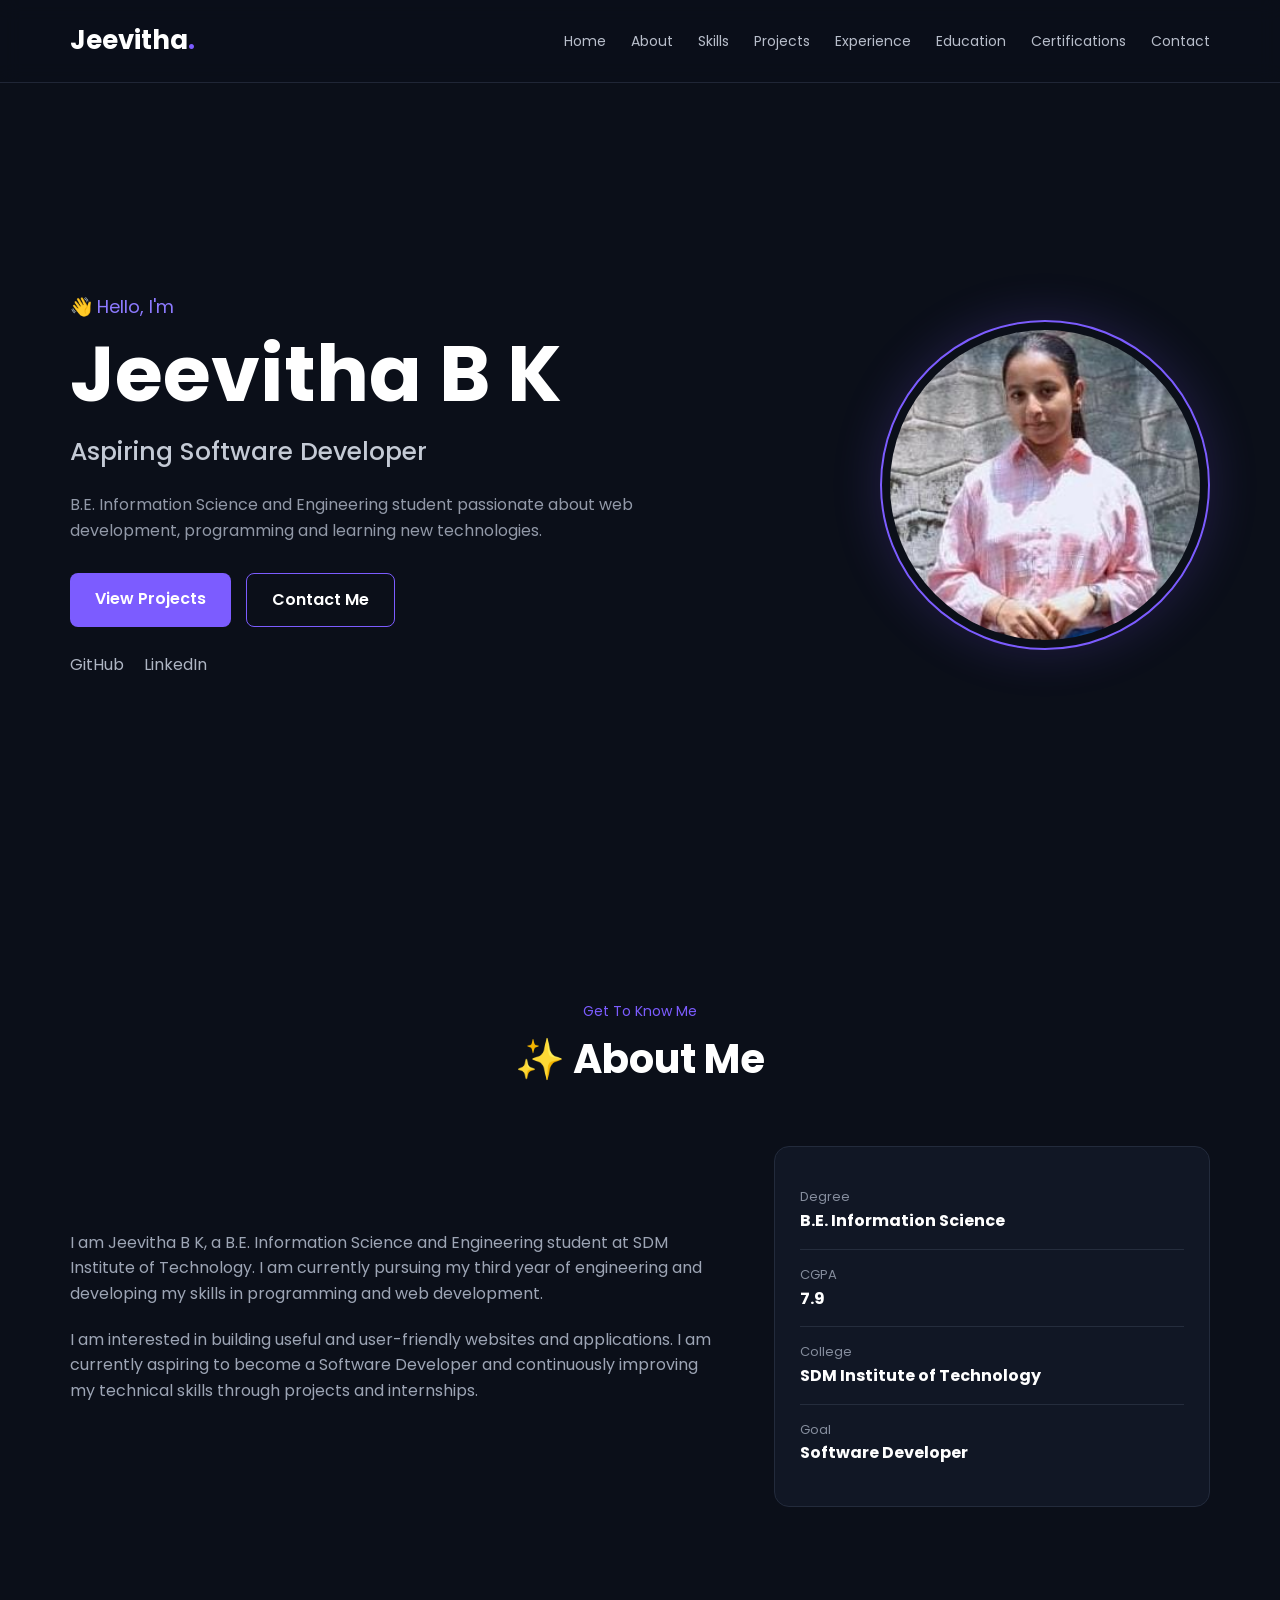
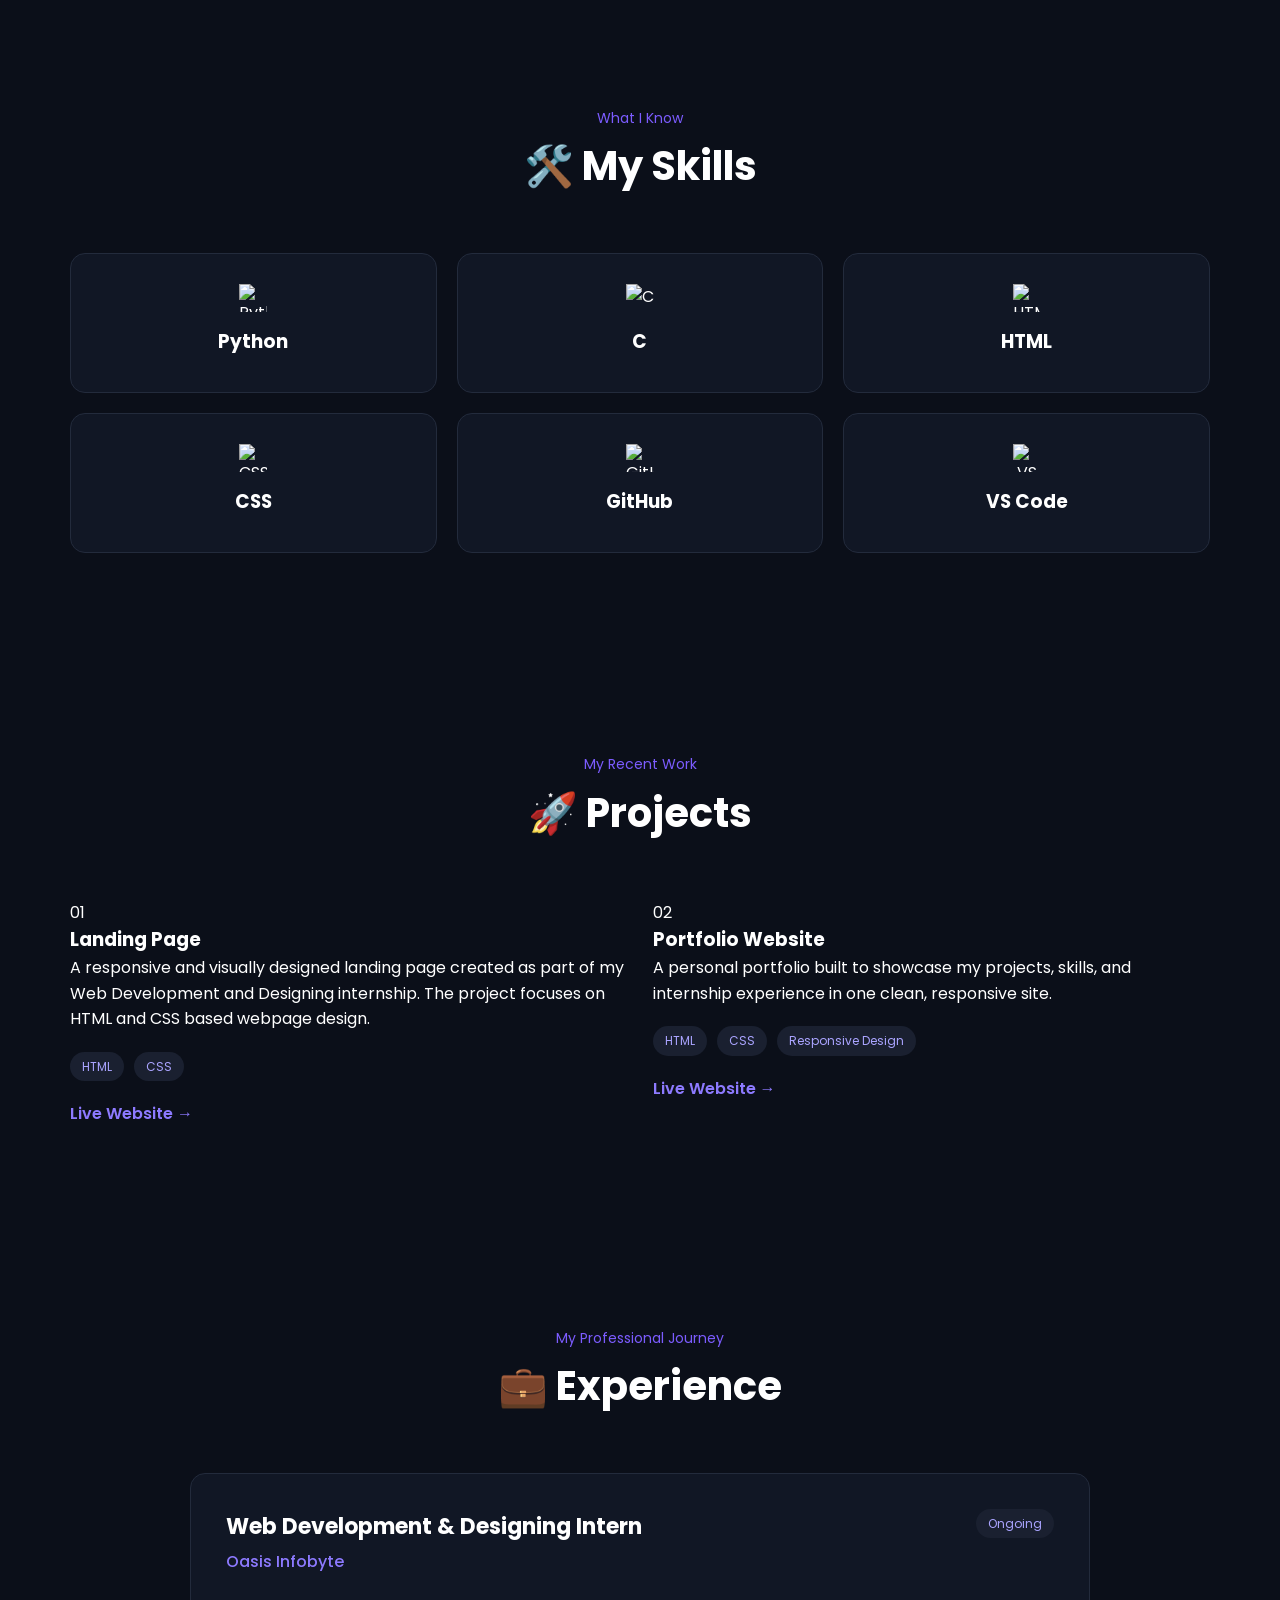
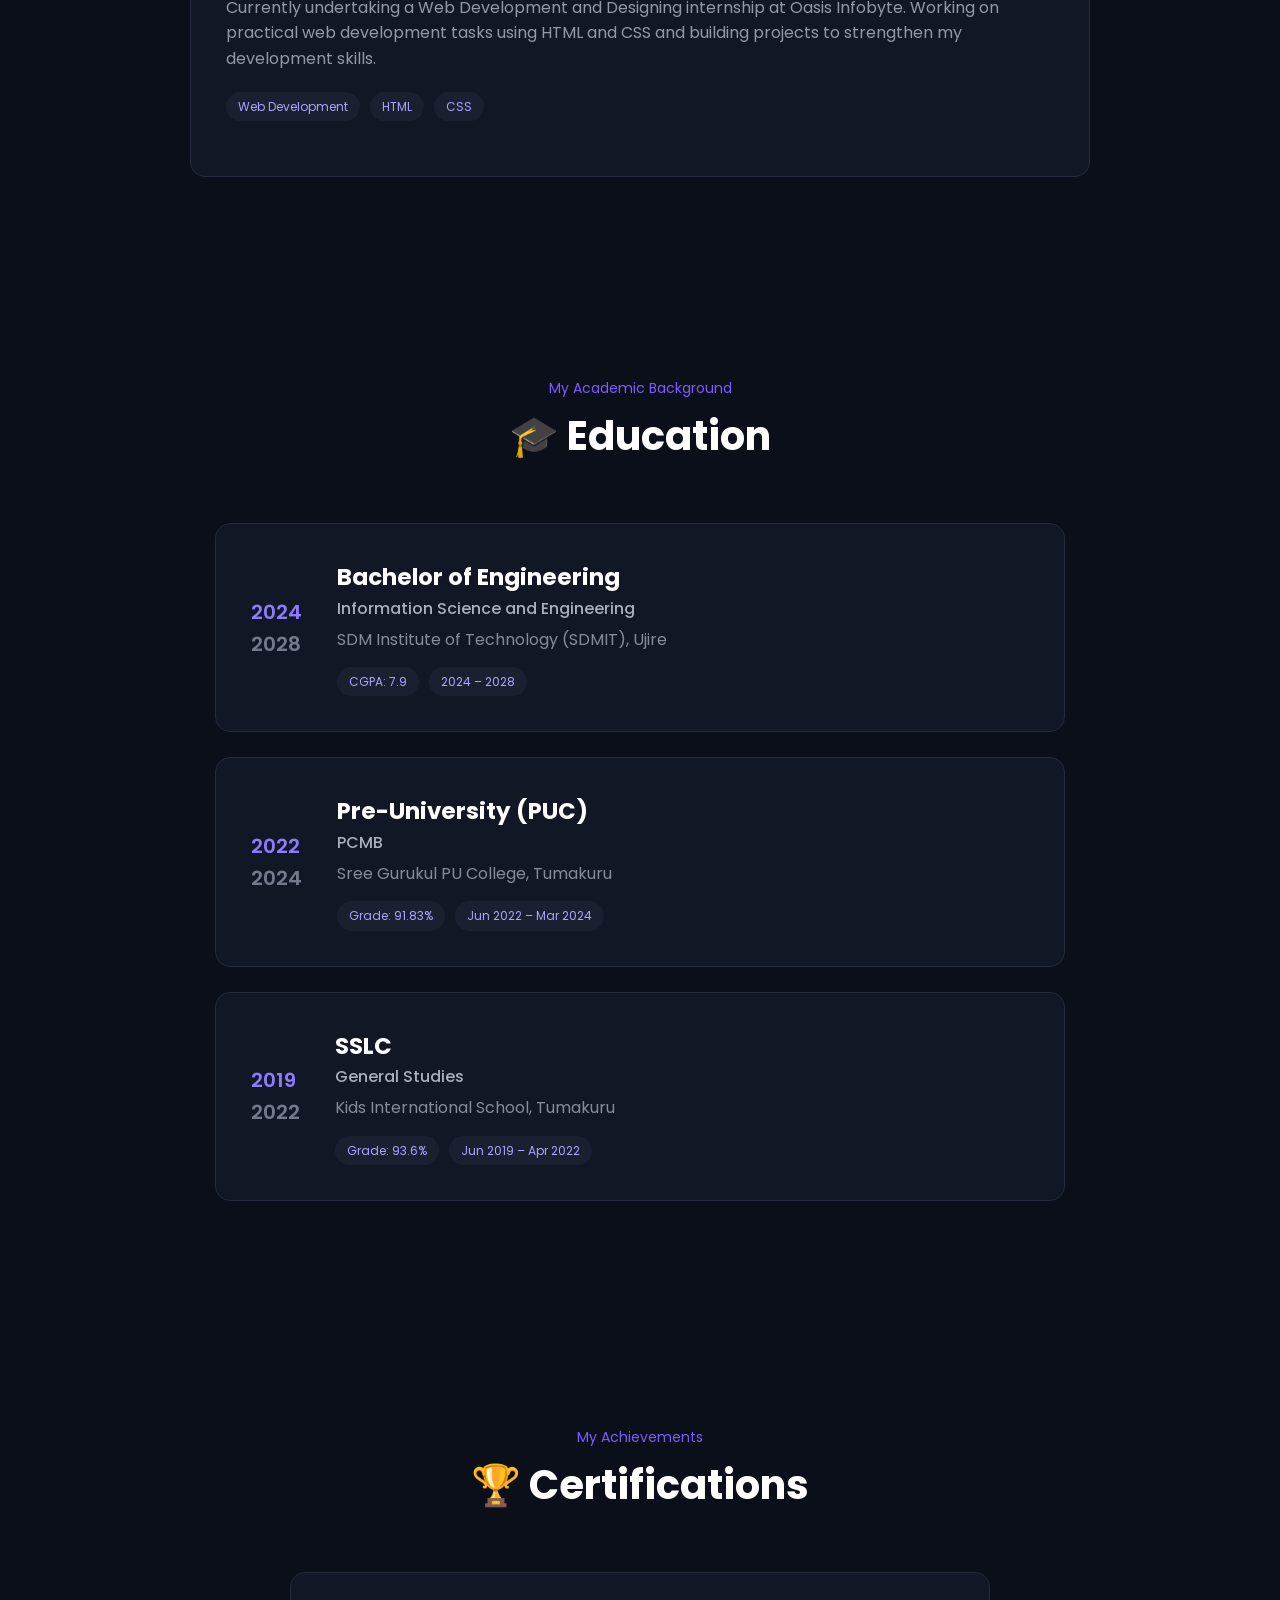
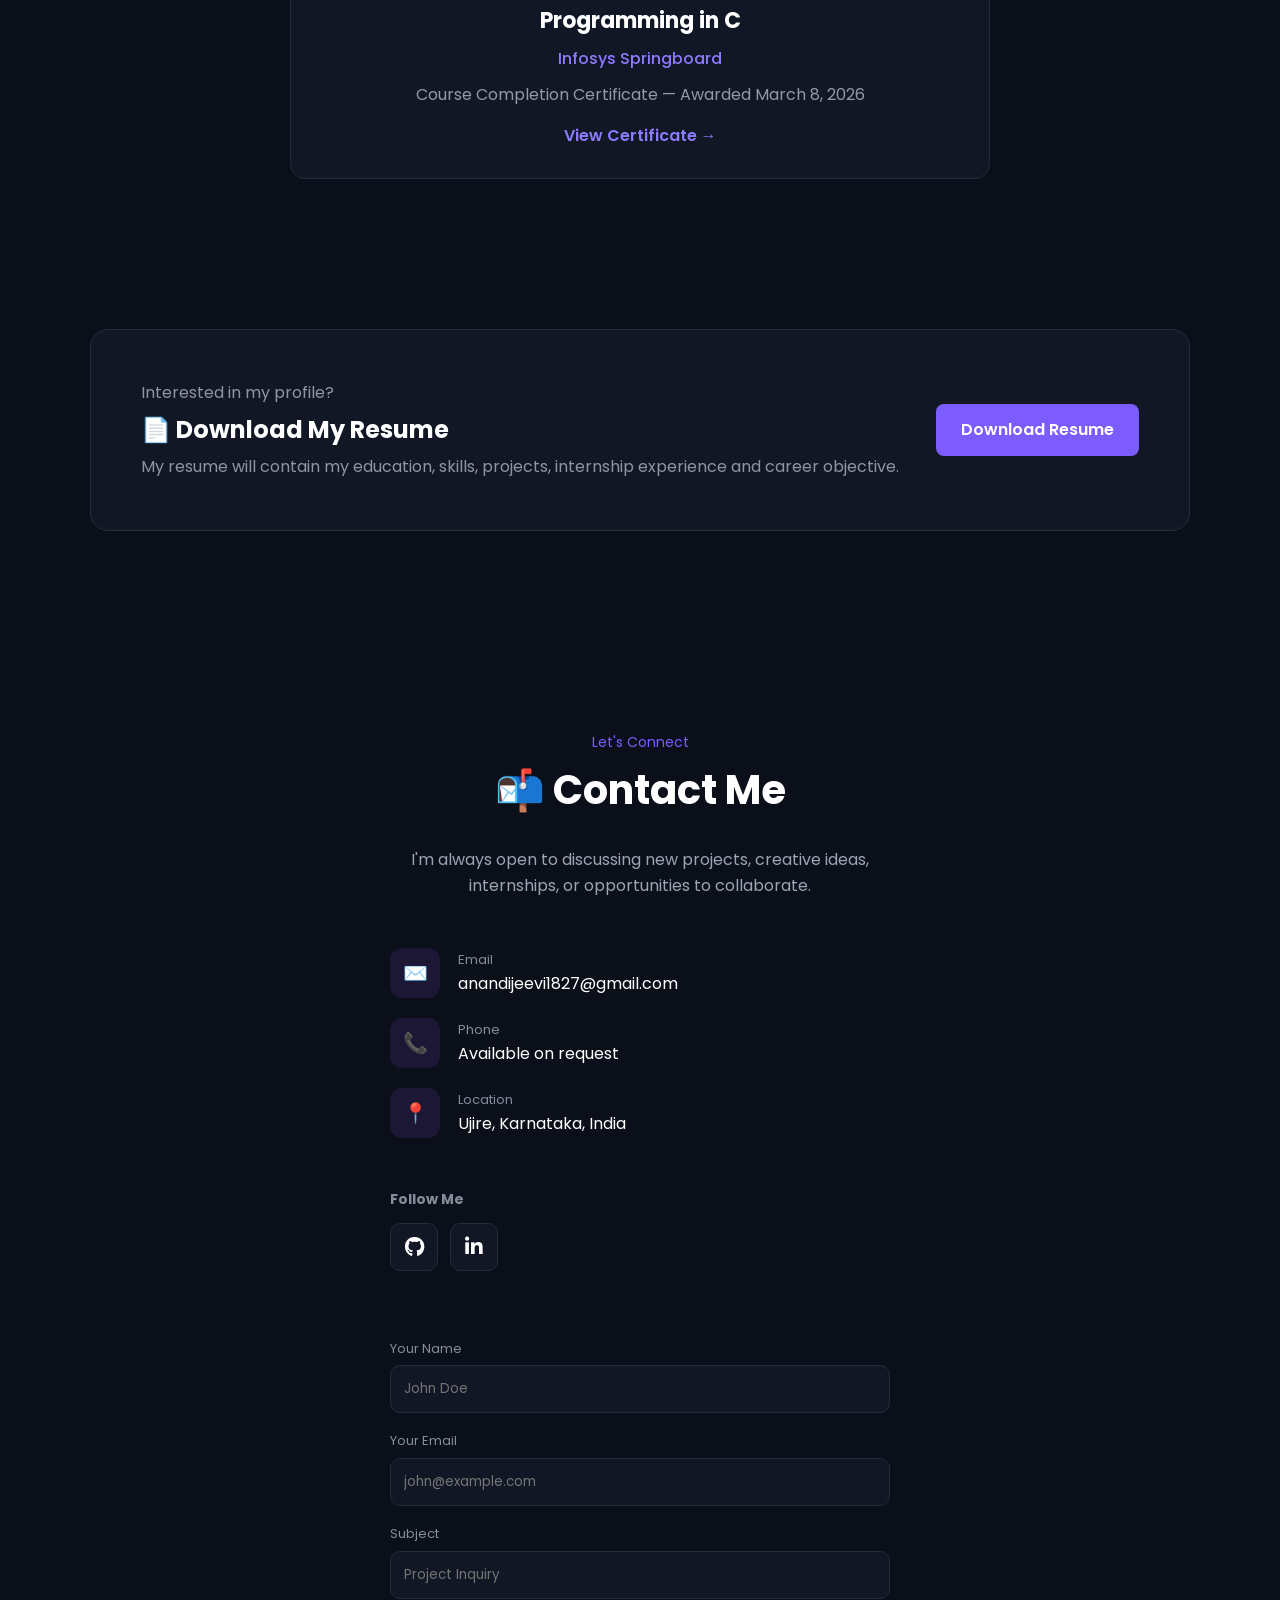
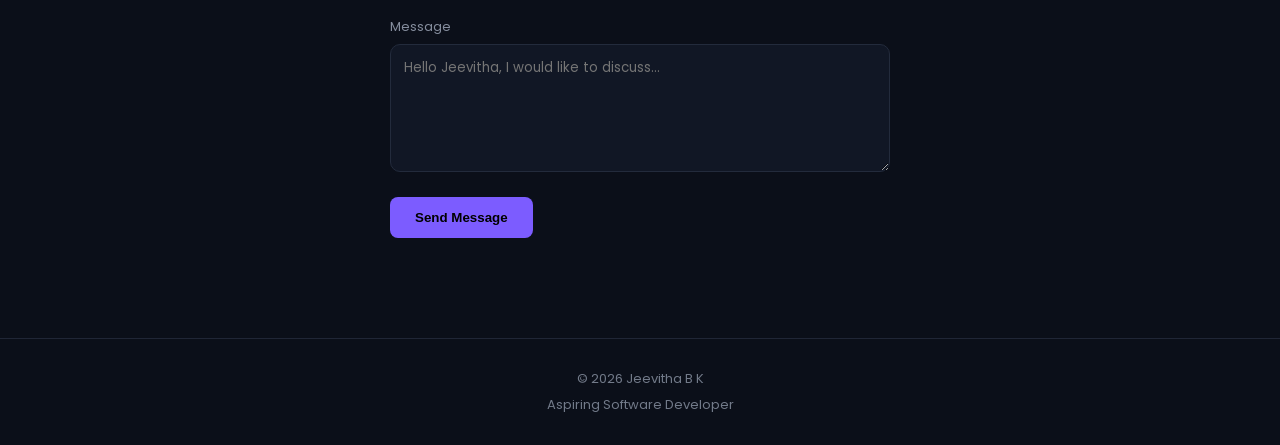
==== commit 0d3bb47d: "Update index.html" ====
--- a/WebDev-L1-PersonalPortfolio/index.html
+++ b/WebDev-L1-PersonalPortfolio/index.html
@@ -199,87 +199,64 @@
     </section>
 
 
- <!-- PROJECTS -->
-<section id="projects" class="section">
-
-    <div class="section-heading">
-        <p>My Recent Work</p>
-        <h2>🚀 Projects</h2>
-    </div>
-
-    <div class="projects-grid">
-
-        <!-- PROJECT 1 -->
-        <div class="project-card-3d">
-            <div class="project-banner">
-                <span class="project-number-badge">01</span>
-            </div>
-            <div class="project-card-body">
-                <h3>Landing Page</h3>
-                <p>
-                    A responsive and visually designed landing page created
-                    as part of my Web Development and Designing internship.
-                    The project focuses on HTML and CSS based webpage design.
-                </p>
-                <div class="project-tech">
-                    <span>HTML</span>
-                    <span>CSS</span>
-                </div>
-                <a href="https://jeevithabk123.github.io/OIBSIP/WebDev-L1-LandingPage/"
-                   target="_blank" class="project-link">
-                    Live Website →
-                </a>
-            </div>
-        </div>
-
-        <!-- PROJECT 2 -->
-        <div class="project-card-3d">
-            <div class="project-banner">
-                <span class="project-number-badge">02</span>
-            </div>
-            <div class="project-card-body">
-                <h3>Portfolio Website</h3>
-                <p>
-                    A personal portfolio built to showcase my projects, skills, and internship experience in one clean, responsive site.
-                </p>
-                <div class="project-tech">
-                    <span>HTML</span>
-                    <span>CSS</span>
-                    <span>Responsive Design</span>
-                </div>
-                <a href="https://jeevithabk123.github.io/OIBSIP/WebDev-L1-PersonalPortfolio/"
-                   target="_blank" class="project-link">
-                    Live Website →
-                </a>
-            </div>
-        </div>
-
-    </div>
-</section>
-        <!-- PROJECT 2 -->
-        <div class="project-card-3d">
-            <div class="project-banner">
-                <span class="project-number-badge">02</span>
-            </div>
-            <div class="project-card-body">
-                <h3>Portfolio Website</h3>
-                <p>
-                    A personal portfolio built to showcase my projects, skills, and internship experience in one clean, responsive site.
-                </p>
-                <div class="project-tech">
-                    <span>HTML</span>
-                    <span>CSS</span>
-                    <span>Responsive Design</span>
-                </div>
-                <a href="https://jeevithabk123.github.io/OIBSIP/WebDev-L1-PersonalPortfolio/"
-                   target="_blank" class="project-link">
-                    Live Website →
-                </a>
-            </div>
-        </div>
-
-    </div>
-</section>
+    <!-- PROJECTS -->
+    <section id="projects" class="section">
+
+        <div class="section-heading">
+            <p>My Recent Work</p>
+            <h2>🚀 Projects</h2>
+        </div>
+
+        <div class="projects-grid">
+
+            <!-- PROJECT 1 -->
+            <div class="project-card-3d">
+                <div class="project-banner">
+                    <span class="project-number-badge">01</span>
+                </div>
+                <div class="project-card-body">
+                    <h3>Landing Page</h3>
+                    <p>
+                        A responsive and visually designed landing page created
+                        as part of my Web Development and Designing internship.
+                        The project focuses on HTML and CSS based webpage design.
+                    </p>
+                    <div class="project-tech">
+                        <span>HTML</span>
+                        <span>CSS</span>
+                    </div>
+                    <a href="https://jeevithabk123.github.io/OIBSIP/WebDev-L1-LandingPage/"
+                       target="_blank" class="project-link">
+                        Live Website →
+                    </a>
+                </div>
+            </div>
+
+            <!-- PROJECT 2 -->
+            <div class="project-card-3d">
+                <div class="project-banner">
+                    <span class="project-number-badge">02</span>
+                </div>
+                <div class="project-card-body">
+                    <h3>Portfolio Website</h3>
+                    <p>
+                        A personal portfolio built to showcase my projects, skills, and internship experience in one clean, responsive site.
+                    </p>
+                    <div class="project-tech">
+                        <span>HTML</span>
+                        <span>CSS</span>
+                        <span>Responsive Design</span>
+                    </div>
+                    <a href="https://jeevithabk123.github.io/OIBSIP/WebDev-L1-PersonalPortfolio/"
+                       target="_blank" class="project-link">
+                        Live Website →
+                    </a>
+                </div>
+            </div>
+
+        </div>
+    </section>
+
 
     <!-- EXPERIENCE -->
     <section id="experience" class="section">
@@ -390,21 +367,25 @@
         </div>
 
     </section>
-<section id="certifications" class="section">
-
-    <div class="section-heading">
-        <p>My Achievements</p>
-        <h2>🏆 Certifications</h2>
-    </div>
-
-    <div class="certification-card">
-        <h3>Programming in C</h3>
-        <h4>Infosys Springboard</h4>
-        <p>Course Completion Certificate — Awarded March 8, 2026</p>
-        <a href="c-certificate.pdf" target="_blank" class="project-link">View Certificate →</a>
-    </div>
-
-</section>
+
+
+    <!-- CERTIFICATIONS -->
+    <section id="certifications" class="section">
+
+        <div class="section-heading">
+            <p>My Achievements</p>
+            <h2>🏆 Certifications</h2>
+        </div>
+
+        <div class="certification-card">
+            <h3>Programming in C</h3>
+            <h4>Infosys Springboard</h4>
+            <p>Course Completion Certificate — Awarded March 8, 2026</p>
+            <a href="c-certificate.pdf" target="_blank" class="project-link">View Certificate →</a>
+        </div>
+
+    </section>
+
 
     <!-- RESUME -->
     <section class="resume-section">
@@ -422,7 +403,7 @@
 
         </div>
 
-        <a href="Jeevitha_BK_Resume.pdf" target="blank" class="btn">
+        <a href="Jeevitha_BK_Resume.pdf" target="_blank" class="btn">
             Download Resume
         </a>
 
@@ -469,18 +450,20 @@
             </div>
 
         </div>
-<div class="follow-me">
-    <h4>Follow Me</h4>
-    <div class="social-icons">
-        <a href="https://github.com/jeevithabk123" target="_blank">
-            <i class="fab fa-github"></i>
-        </a>
-        <a href="https://www.linkedin.com/in/jeevithabk123/" target="_blank">
-            <i class="fab fa-linkedin-in"></i>
-        </a>
-    </div>
-</div>      
-       <form class="contact-form" id="contactForm">
+
+        <div class="follow-me">
+            <h4>Follow Me</h4>
+            <div class="social-icons">
+                <a href="https://github.com/jeevithabk123" target="_blank">
+                    <i class="fab fa-github"></i>
+                </a>
+                <a href="https://www.linkedin.com/in/jeevithabk123/" target="_blank">
+                    <i class="fab fa-linkedin-in"></i>
+                </a>
+            </div>
+        </div>      
+
+        <form class="contact-form" id="contactForm">
             <label>Your Name</label>
             <input type="text" placeholder="John Doe" required>
 
--- a/WebDev-L1-PersonalPortfolio/style.css
+++ b/WebDev-L1-PersonalPortfolio/style.css
@@ -6,7 +6,6 @@
 
 html {
     scroll-behavior: smooth;
-    scroll-padding-top: 80px;
 }
 
 body {
@@ -66,13 +65,12 @@
     color: #ffffff;
 }
 
-/* HERO */
-
 .hero {
     min-height: 100vh;
     max-width: 1200px;
     margin: auto;
     padding: 150px 30px 80px;
+
     display: flex;
     justify-content: space-between;
     align-items: center;
@@ -117,7 +115,6 @@
 .btn {
     display: inline-block;
     background: #7c5cff;
-    color: #ffffff;
     padding: 13px 25px;
     border-radius: 8px;
     font-weight: 600;
@@ -132,21 +129,16 @@
 .btn-outline {
     background: transparent;
     border: 1px solid #7c5cff;
-    color: #ffffff;
 }
 
 .social-links {
     display: flex;
-    align-items: center;
     gap: 20px;
     margin-top: 25px;
 }
 
 .social-links a {
     color: #aeb5c3;
-    display: flex;
-    align-items: center;
-    gap: 8px;
     transition: 0.3s;
 }
 
@@ -176,8 +168,6 @@
     border-radius: 50%;
 }
 
-/* SECTIONS COMMON */
-
 .section {
     max-width: 1200px;
     margin: auto;
@@ -199,8 +189,6 @@
     font-size: 40px;
 }
 
-/* ABOUT */
-
 .about-content {
     display: grid;
     grid-template-columns: 1.5fr 1fr;
@@ -215,10 +203,10 @@
 
 .about-card,
 .skill-card,
-.project-card-3d,
+.project-card,
 .experience-card,
 .education-card,
-.certification-card {
+.contact-card {
     background: #111725;
     border: 1px solid #232b3c;
     border-radius: 15px;
@@ -247,8 +235,6 @@
     color: #ffffff;
 }
 
-/* SKILLS */
-
 .skills-grid {
     display: grid;
     grid-template-columns: repeat(3, 1fr);
@@ -261,24 +247,46 @@
     transition: 0.3s;
 }
 
-.skill-card:hover {
+.skill-card:hover,
+.project-card:hover,
+.contact-card:hover {
     transform: translateY(-7px);
     border-color: #7c5cff;
 }
 
+.skill-icon {
+    width: 60px;
+    height: 60px;
+    margin: auto auto 15px;
+
+    display: flex;
+    justify-content: center;
+    align-items: center;
+
+    background: #1b1735;
+    color: #8d7aff;
+
+    border-radius: 12px;
+    font-weight: 700;
+}
 .skill-icon-img {
-    width: 40px;
-    height: 40px;
-    margin: 0 auto 15px;
-    display: block;
-    object-fit: contain;
+    width: 28px !important;
+    height: 28px !important;
+    margin: 0 auto 15px !important;
+    display: block !important;
+    object-fit: contain !important;
+    max-width: 28px;
+    max-height: 28px;
 }
 
 .skill-card h3 {
     margin-bottom: 5px;
 }
 
-/* PROJECTS */
+.skill-card p {
+    color: #858d9d;
+    font-size: 13px;
+}
 
 .projects-grid {
     display: grid;
@@ -286,46 +294,25 @@
     gap: 25px;
 }
 
-.project-card-3d {
-    overflow: hidden;
+.project-card {
+    padding: 30px;
     transition: 0.3s;
-    display: flex;
-    flex-direction: column;
-}
-
-.project-card-3d:hover {
-    transform: translateY(-7px);
-    border-color: #7c5cff;
-}
-
-.project-banner {
-    background: #182032;
-    padding: 15px 20px;
-    border-bottom: 1px solid #232b3c;
-}
-
-.project-number-badge {
+}
+
+.project-number {
     color: #7c5cff;
-    font-weight: 700;
     font-size: 14px;
-}
-
-.project-card-body {
-    padding: 25px;
-    display: flex;
-    flex-direction: column;
-    flex-grow: 1;
-}
-
-.project-card-body h3 {
+    margin-bottom: 15px;
+}
+
+.project-card h3 {
     font-size: 22px;
-    margin-bottom: 12px;
-}
-
-.project-card-body p {
+    margin-bottom: 15px;
+}
+
+.project-card p {
     color: #929aaa;
     font-size: 14px;
-    margin-bottom: 15px;
 }
 
 .project-tech,
@@ -333,7 +320,7 @@
     display: flex;
     gap: 10px;
     flex-wrap: wrap;
-    margin: 15px 0;
+    margin: 20px 0;
 }
 
 .project-tech span,
@@ -350,16 +337,7 @@
 .project-link {
     color: #8d7aff;
     font-weight: 600;
-    margin-top: auto;
-    display: inline-block;
-    transition: 0.3s;
-}
-
-.project-link:hover {
-    color: #7c5cff;
-}
-
-/* EXPERIENCE */
+}
 
 .experience-card {
     max-width: 900px;
@@ -389,12 +367,12 @@
     margin-top: 20px;
 }
 
-/* EDUCATION */
-
 .education-card {
     max-width: 850px;
-    margin: 0 auto 25px;
+    margin: auto;
+    margin-bottom: 25px;
     padding: 35px;
+
     display: flex;
     gap: 35px;
     align-items: center;
@@ -430,13 +408,177 @@
     flex-wrap: wrap;
 }
 
-/* CERTIFICATIONS */
-
+.resume-section {
+    max-width: 1100px;
+    margin: 50px auto 100px;
+    padding: 50px;
+
+    background: #111725;
+    border: 1px solid #252d3d;
+    border-radius: 18px;
+
+    display: flex;
+    justify-content: space-between;
+    align-items: center;
+    gap: 30px;
+}
+
+.resume-section p {
+    color: #8e96a6;
+}
+
+.resume-section h2 {
+    margin: 5px 0;
+}
+
+.contact-grid {
+    display: grid;
+    grid-template-columns: repeat(3, 1fr);
+    gap: 20px;
+}
+
+.contact-card {
+    padding: 30px;
+    text-align: center;
+    transition: 0.3s;
+}
+
+.contact-card h3 {
+    margin-bottom: 10px;
+}
+
+.contact-card a {
+    color: #929aaa;
+    font-size: 14px;
+    word-break: break-word;
+}
+
+.contact-card a:hover {
+    color: #8d7aff;
+}
+
+footer {
+    padding: 30px;
+    text-align: center;
+    border-top: 1px solid #202636;
+    color: #727a89;
+    font-size: 13px;
+}
+
+footer p:first-child {
+    margin-bottom: 5px;
+}
+
+
+/* MOBILE RESPONSIVE */
+
+@media (max-width: 900px) {
+
+    .nav-links {
+        gap: 12px;
+    }
+
+    .nav-links a {
+        font-size: 12px;
+    }
+
+    .hero {
+        flex-direction: column-reverse;
+        text-align: center;
+        padding-top: 140px;
+    }
+
+    .hero-buttons,
+    .social-links {
+        justify-content: center;
+    }
+
+    .about-content {
+        grid-template-columns: 1fr;
+    }
+
+    .skills-grid {
+        grid-template-columns: repeat(2, 1fr);
+    }
+
+    .projects-grid {
+        grid-template-columns: 1fr;
+    }
+
+    .contact-grid {
+        grid-template-columns: 1fr;
+    }
+
+    .resume-section {
+        margin-left: 30px;
+        margin-right: 30px;
+        flex-direction: column;
+        text-align: center;
+    }
+}
+
+
+@media (max-width: 650px) {
+
+    .navbar {
+        padding: 15px;
+    }
+
+    .logo {
+        font-size: 20px;
+    }
+
+    .nav-links {
+        display: none;
+    }
+
+    .hero {
+        padding-left: 20px;
+        padding-right: 20px;
+    }
+
+    .profile-circle {
+        width: 240px;
+        height: 240px;
+    }
+
+    .hero h2 {
+        font-size: 20px;
+    }
+
+    .section {
+        padding: 75px 20px;
+    }
+
+    .section-heading h2 {
+        font-size: 32px;
+    }
+
+    .skills-grid {
+        grid-template-columns: 1fr;
+    }
+
+    .education-card {
+        flex-direction: column;
+        text-align: center;
+    }
+
+    .experience-top {
+        flex-direction: column;
+    }
+
+    .resume-section {
+        padding: 35px 20px;
+    }
+}
 .certification-card {
     max-width: 700px;
     margin: auto;
     padding: 30px;
     text-align: center;
+    background: #111725;
+    border: 1px solid #232b3c;
+    border-radius: 15px;
 }
 
 .certification-card h3 {
@@ -454,32 +596,6 @@
     color: #929aaa;
     margin-bottom: 15px;
 }
-
-/* RESUME SECTION */
-
-.resume-section {
-    max-width: 1100px;
-    margin: 50px auto 100px;
-    padding: 50px;
-    background: #111725;
-    border: 1px solid #252d3d;
-    border-radius: 18px;
-    display: flex;
-    justify-content: space-between;
-    align-items: center;
-    gap: 30px;
-}
-
-.resume-section p {
-    color: #8e96a6;
-}
-
-.resume-section h2 {
-    margin: 5px 0;
-}
-
-/* CONTACT */
-
 .contact-intro {
     text-align: center;
     color: #9da5b5;
@@ -489,7 +605,7 @@
 
 .contact-details {
     max-width: 500px;
-    margin: 0 auto 40px;
+    margin: 0 auto 50px;
     display: flex;
     flex-direction: column;
     gap: 20px;
@@ -523,7 +639,6 @@
 .contact-detail-item a {
     color: #ffffff;
     font-size: 16px;
-    transition: 0.3s;
 }
 
 .contact-detail-item a:hover {
@@ -532,8 +647,7 @@
 
 .follow-me {
     max-width: 500px;
-    margin: 0 auto 40px;
-    text-align: center;
+    margin: 0 auto 50px;
 }
 
 .follow-me h4 {
@@ -544,8 +658,7 @@
 
 .social-icons {
     display: flex;
-    gap: 15px;
-    justify-content: center;
+    gap: 12px;
 }
 
 .social-icons a {
@@ -557,24 +670,20 @@
     display: flex;
     align-items: center;
     justify-content: center;
+    transition: 0.3s;
+}
+
+.social-icons a i {
+    font-size: 20px;
     color: #ffffff;
-    transition: 0.3s;
-}
-
-.social-icons a svg {
-    width: 22px;
-    height: 22px;
-    fill: #ffffff;
-    transition: 0.3s;
-}
-
+}
+
+.social-icons a:hover i {
+    color: #7c5cff;
+}
 .social-icons a:hover {
     border-color: #7c5cff;
     transform: translateY(-3px);
-}
-
-.social-icons a:hover svg {
-    fill: #7c5cff;
 }
 .contact-form {
     max-width: 500px;
@@ -612,112 +721,3 @@
     border: none;
     cursor: pointer;
 }
-
-/* FOOTER */
-
-footer {
-    padding: 30px;
-    text-align: center;
-    border-top: 1px solid #202636;
-    color: #727a89;
-    font-size: 13px;
-}
-
-footer p:first-child {
-    margin-bottom: 5px;
-}
-
-/* RESPONSIVE DESIGN */
-
-@media (max-width: 900px) {
-    .nav-links {
-        gap: 12px;
-    }
-
-    .nav-links a {
-        font-size: 12px;
-    }
-
-    .hero {
-        flex-direction: column-reverse;
-        text-align: center;
-        padding-top: 140px;
-    }
-
-    .hero-buttons,
-    .social-links {
-        justify-content: center;
-    }
-
-    .about-content {
-        grid-template-columns: 1fr;
-    }
-
-    .skills-grid {
-        grid-template-columns: repeat(2, 1fr);
-    }
-
-    .projects-grid {
-        grid-template-columns: 1fr;
-    }
-
-    .resume-section {
-        margin-left: 30px;
-        margin-right: 30px;
-        flex-direction: column;
-        text-align: center;
-    }
-}
-
-@media (max-width: 650px) {
-    .navbar {
-        padding: 15px;
-    }
-
-    .logo {
-        font-size: 20px;
-    }
-
-    .nav-links {
-        display: none;
-    }
-
-    .hero {
-        padding-left: 20px;
-        padding-right: 20px;
-    }
-
-    .profile-circle {
-        width: 240px;
-        height: 240px;
-    }
-
-    .hero h2 {
-        font-size: 20px;
-    }
-
-    .section {
-        padding: 75px 20px;
-    }
-
-    .section-heading h2 {
-        font-size: 32px;
-    }
-
-    .skills-grid {
-        grid-template-columns: 1fr;
-    }
-
-    .education-card {
-        flex-direction: column;
-        text-align: center;
-    }
-
-    .experience-top {
-        flex-direction: column;
-    }
-
-    .resume-section {
-        padding: 35px 20px;
-    }
-}
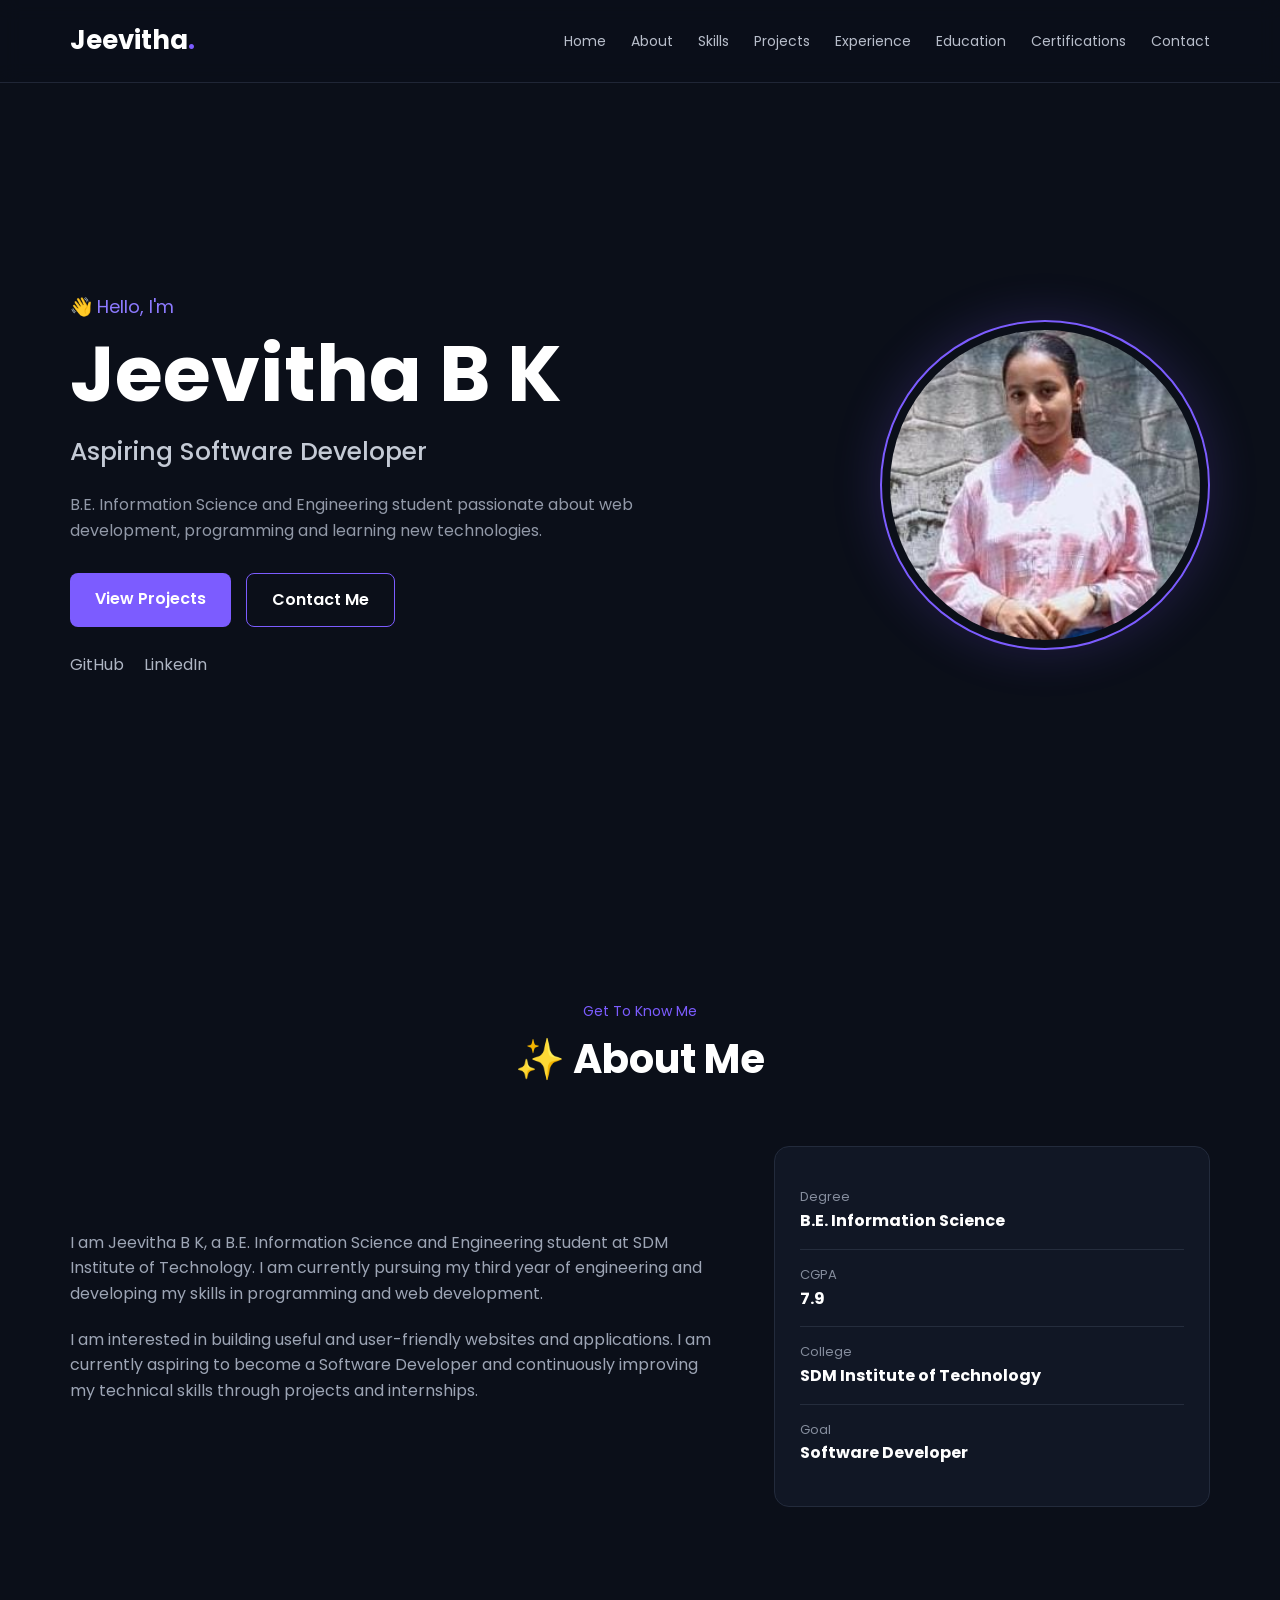
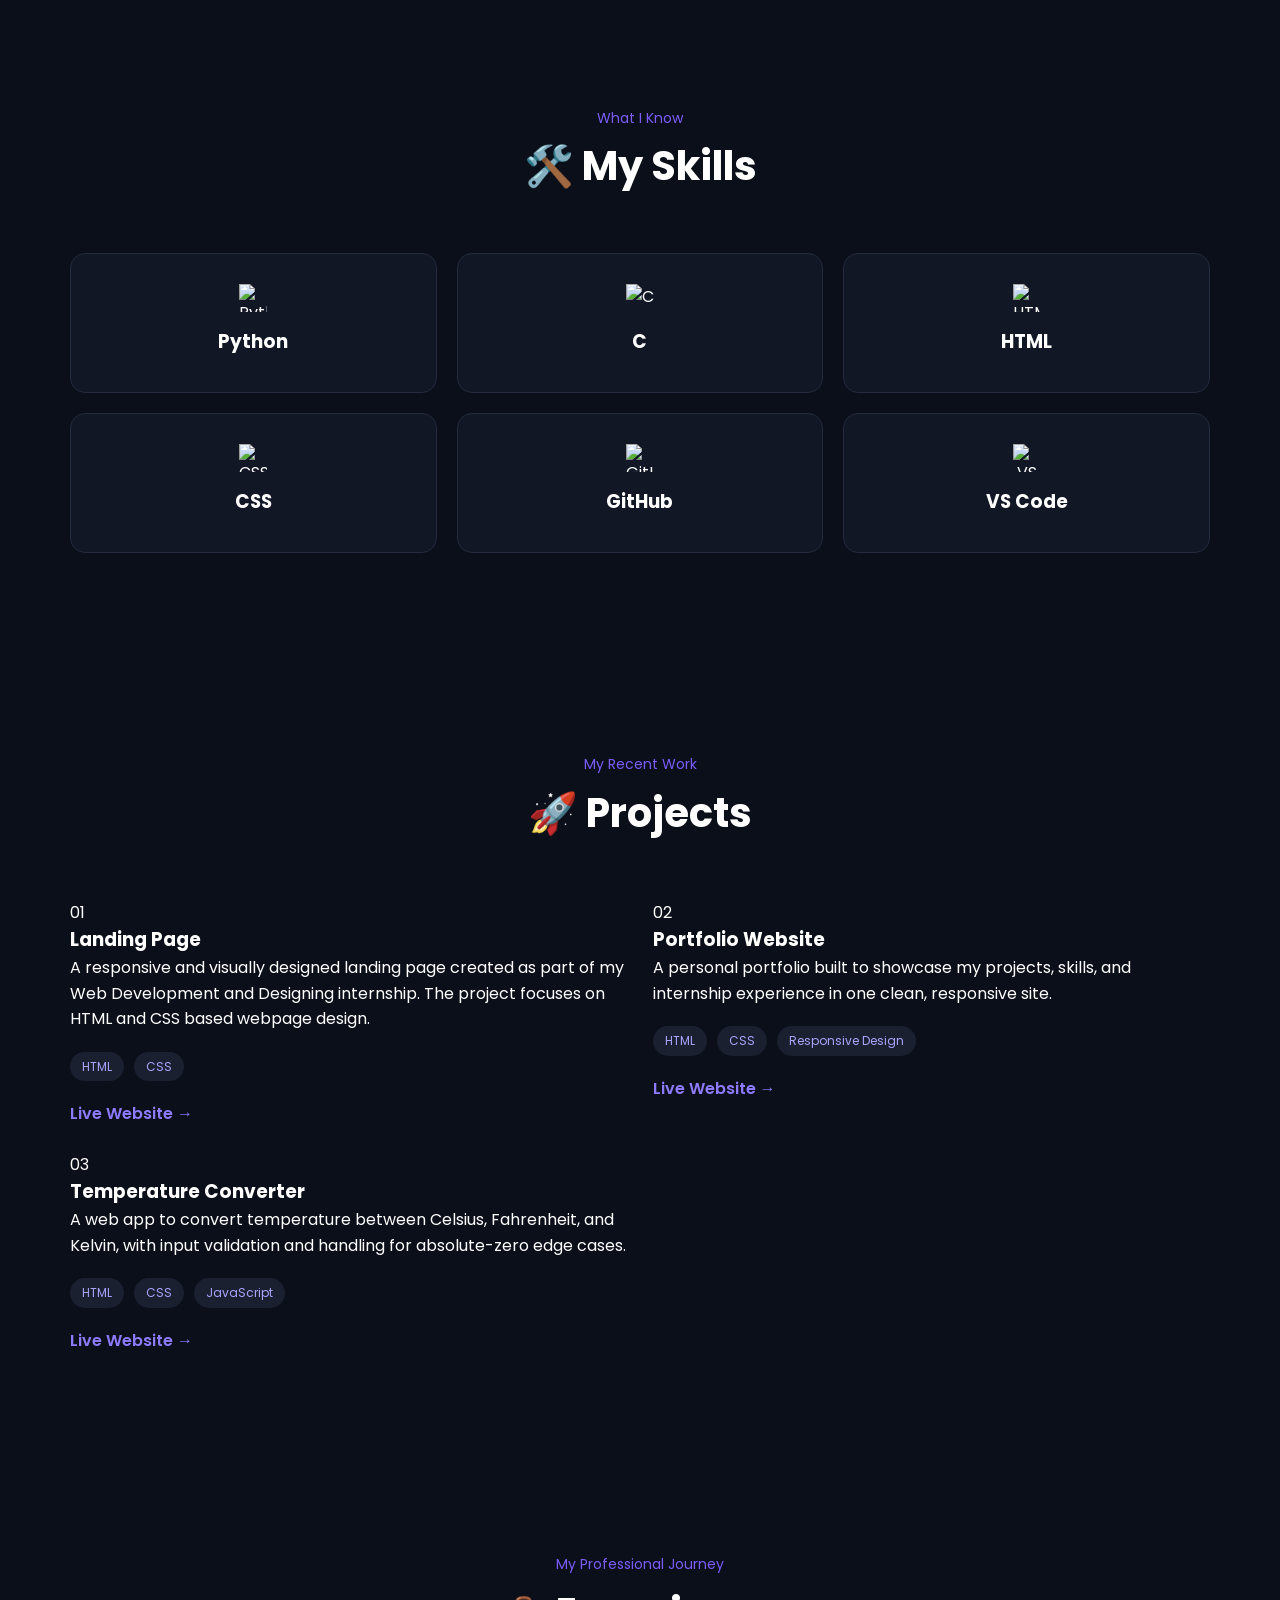
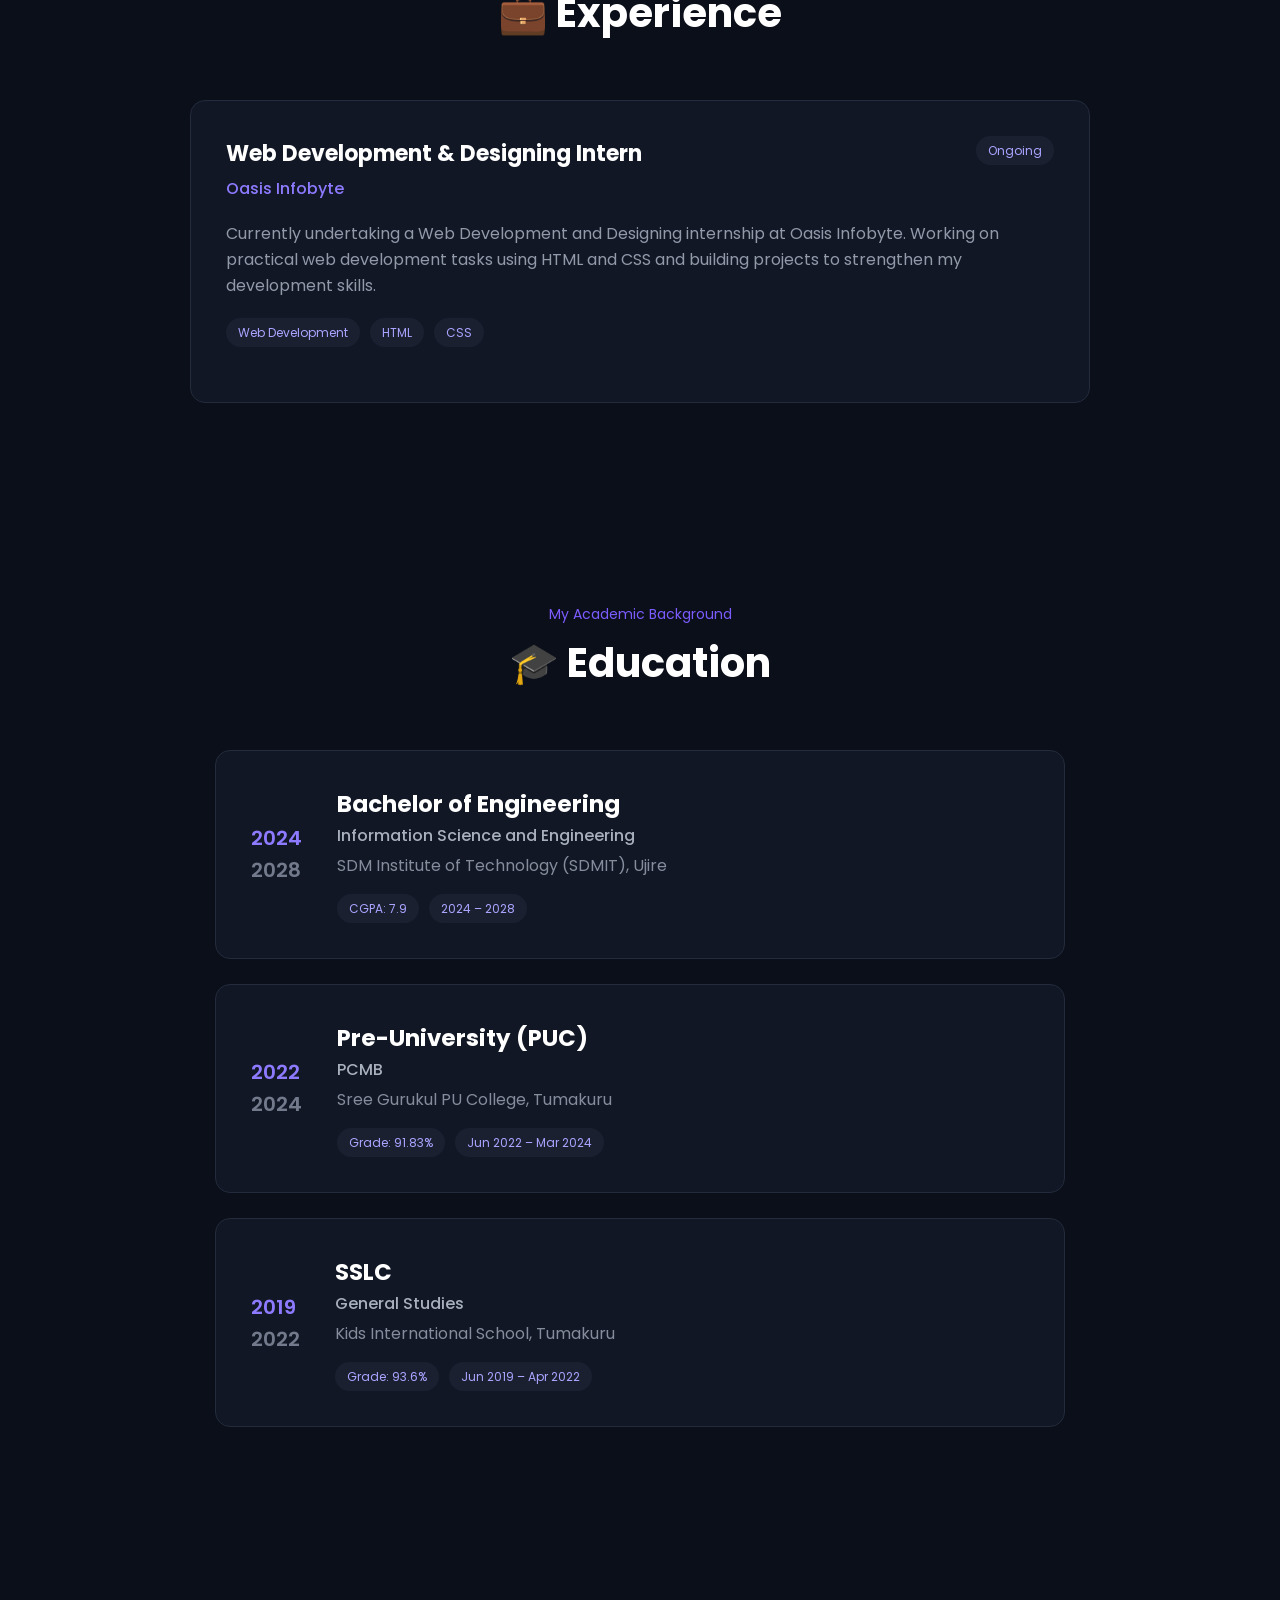
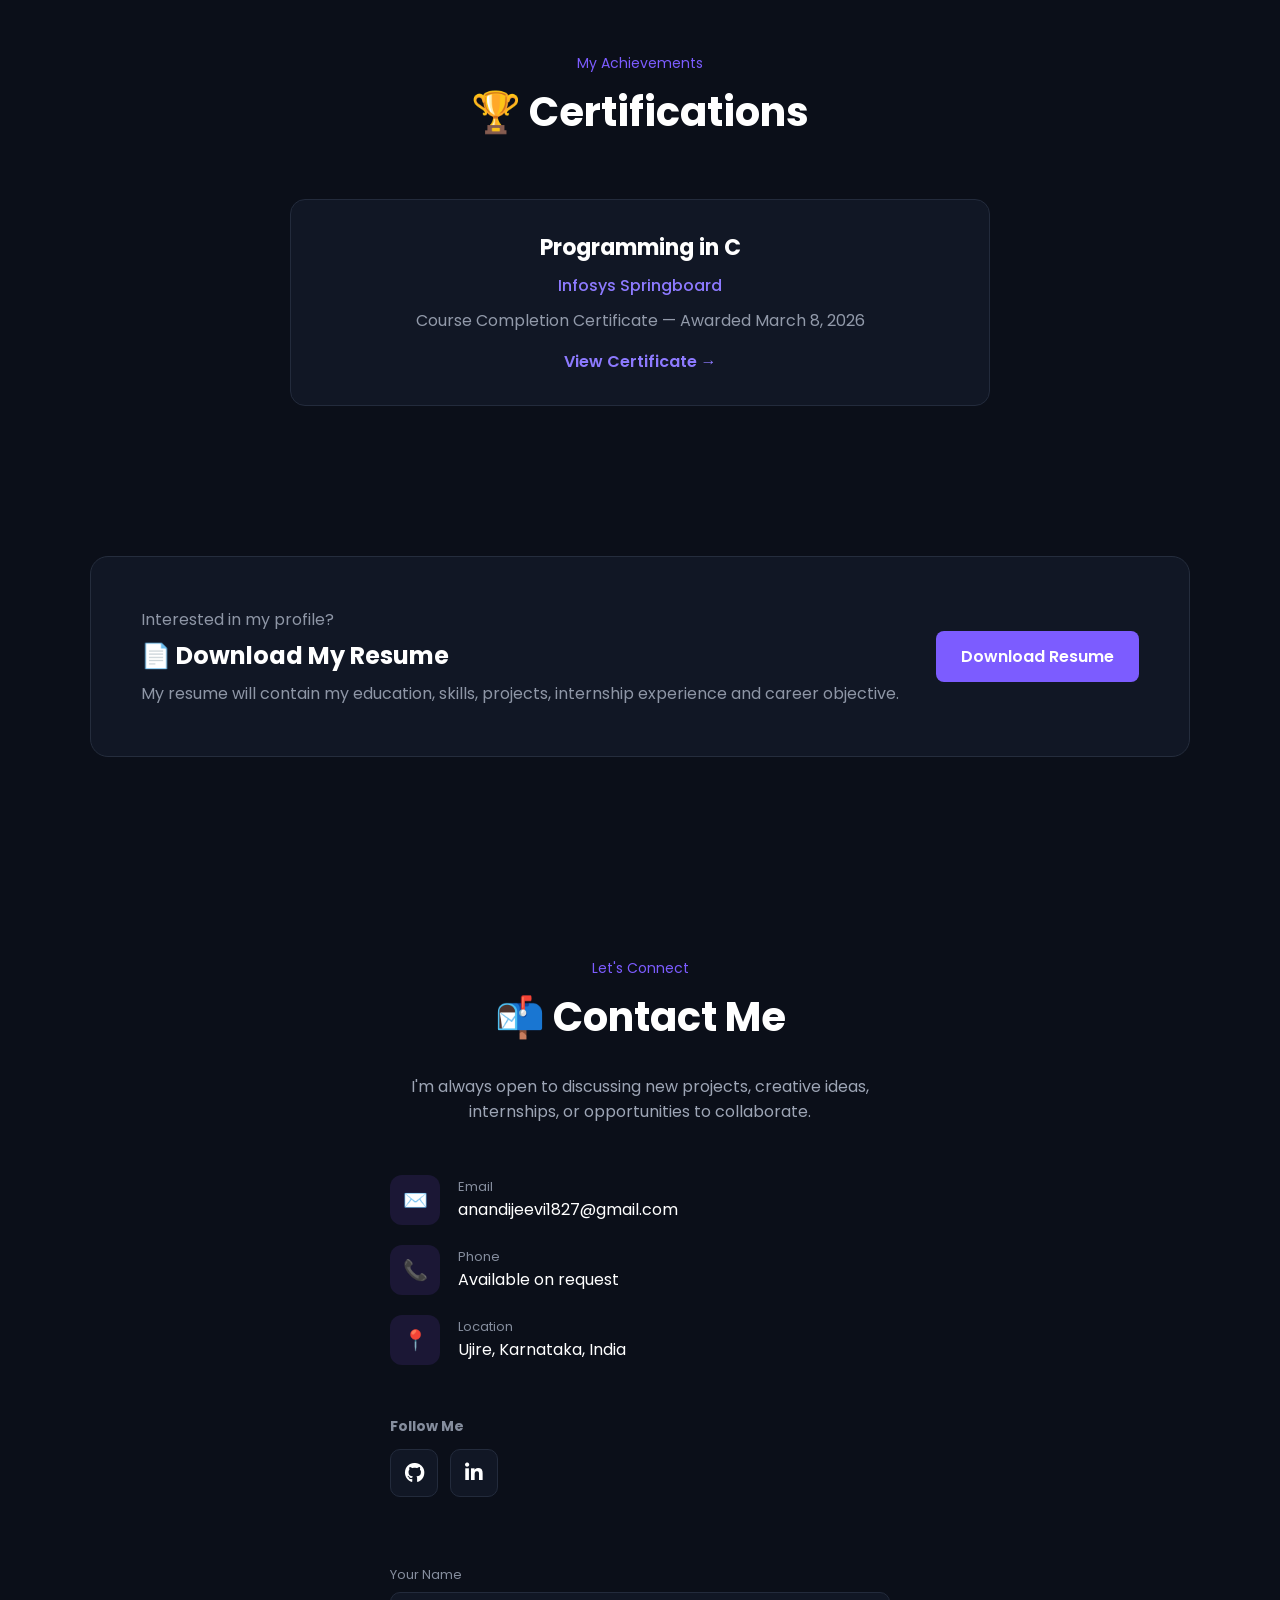
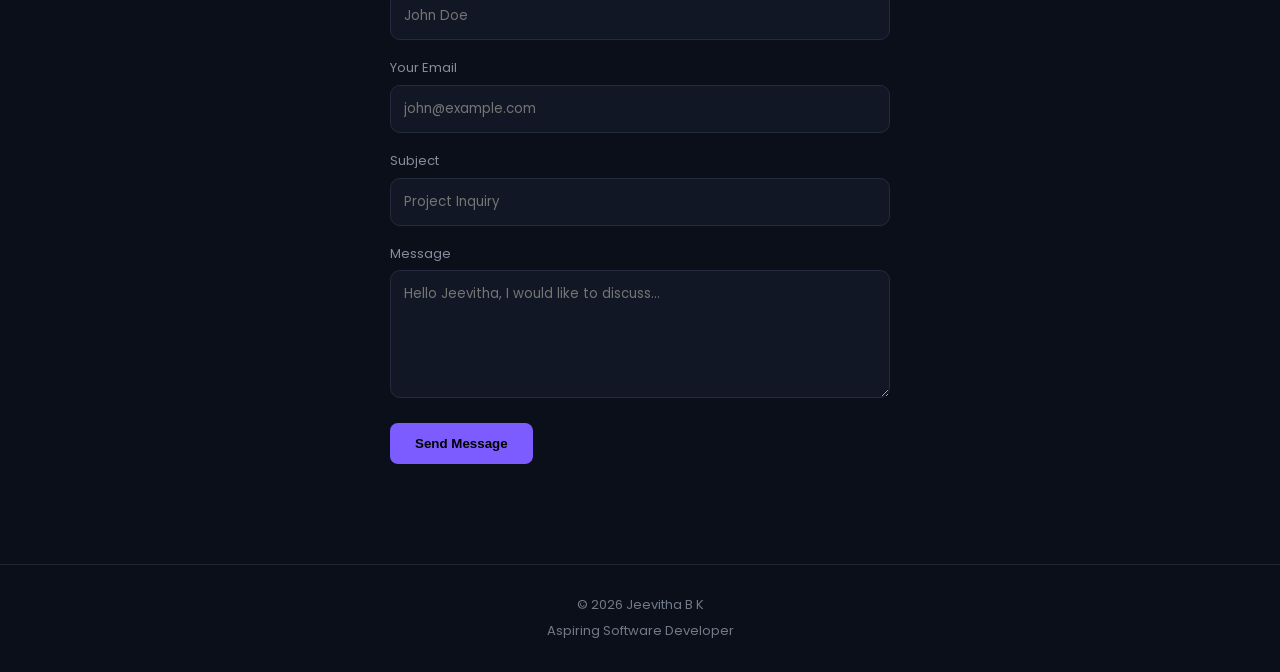
==== commit 1f3811bc: "Update index.html" ====
--- a/WebDev-L1-PersonalPortfolio/index.html
+++ b/WebDev-L1-PersonalPortfolio/index.html
@@ -253,6 +253,27 @@
                     </a>
                 </div>
             </div>
+            <!-- PROJECT 3 -->
+<div class="project-card-3d">
+    <div class="project-banner">
+        <span class="project-number-badge">03</span>
+    </div>
+    <div class="project-card-body">
+        <h3>Temperature Converter</h3>
+        <p>
+            A web app to convert temperature between Celsius, Fahrenheit, and Kelvin, with input validation and handling for absolute-zero edge cases.
+        </p>
+        <div class="project-tech">
+            <span>HTML</span>
+            <span>CSS</span>
+            <span>JavaScript</span>
+        </div>
+        <a href="https://jeevithabk123.github.io/OIBSIP/WebDev-L1-TemperatureConverter/"
+            target="_blank" class="project-link">
+            Live Website →
+        </a>
+    </div>
+</div>
 
         </div>
     </section>
